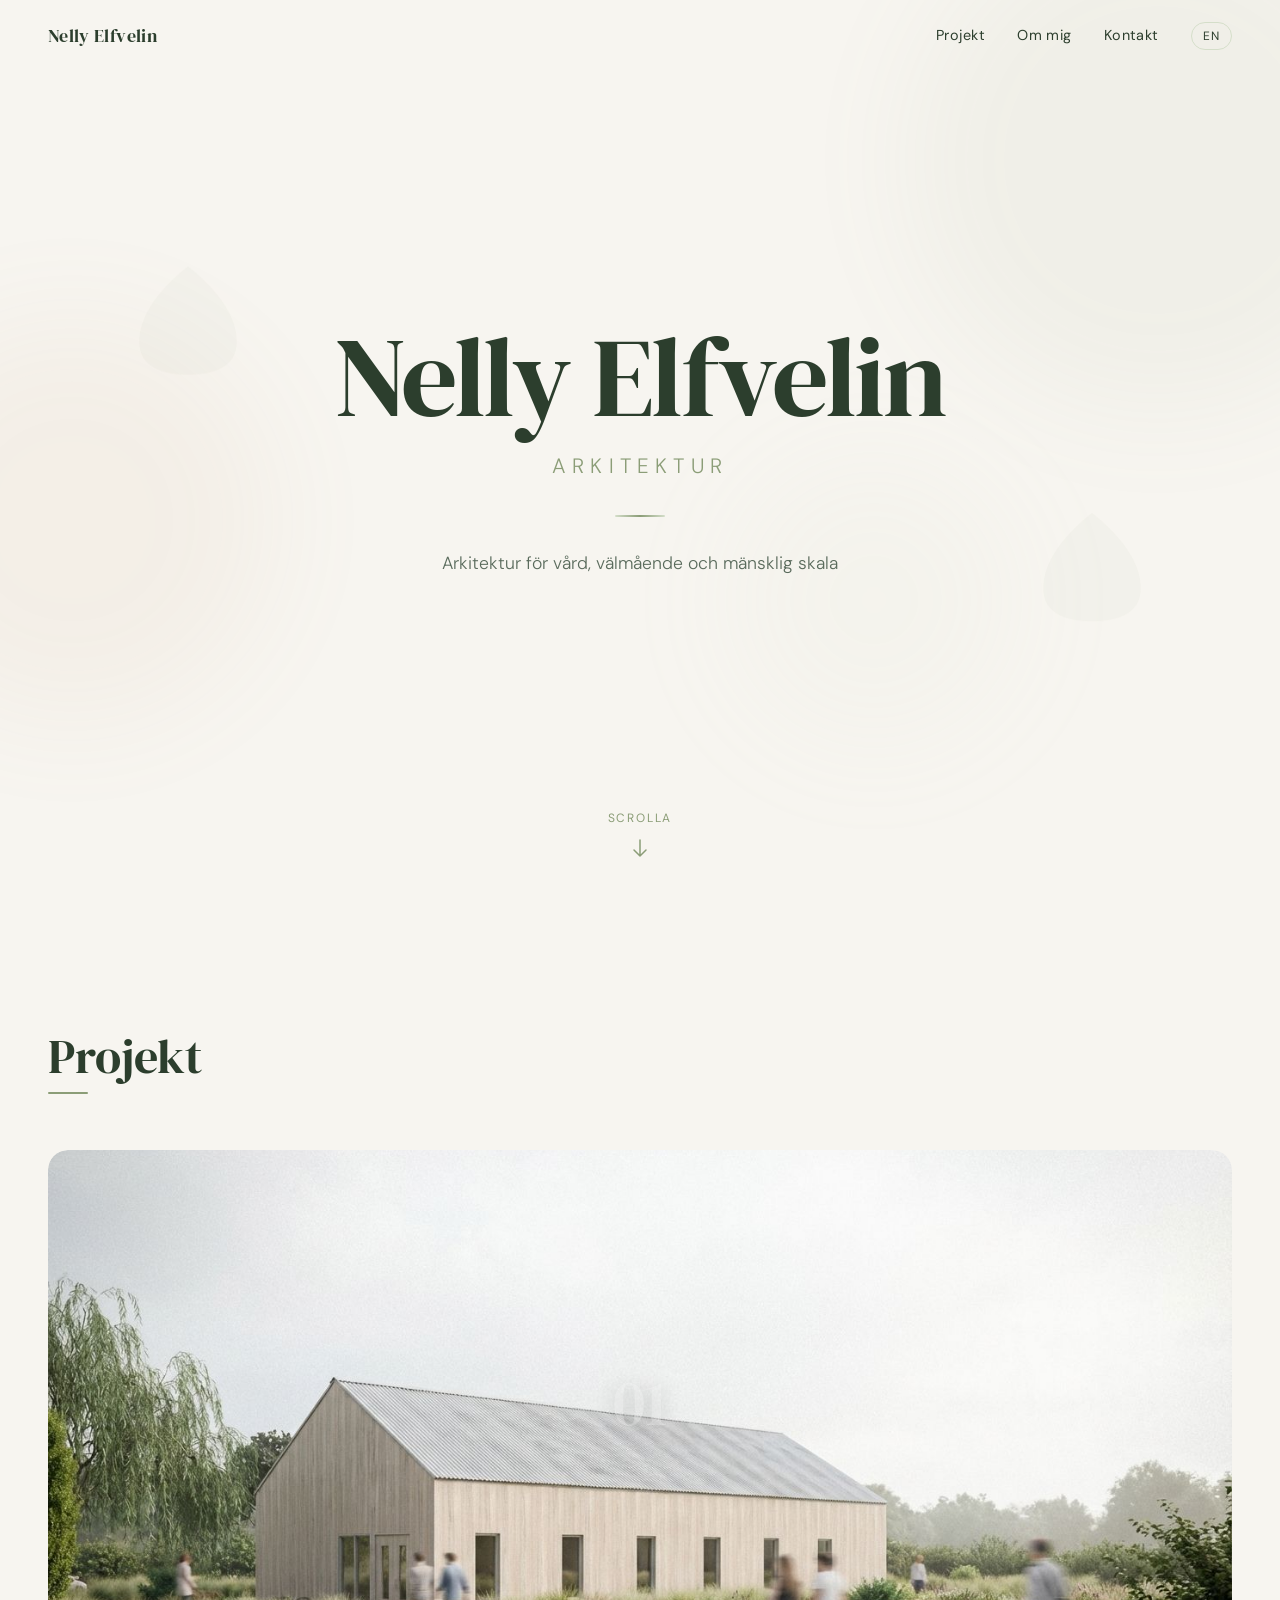
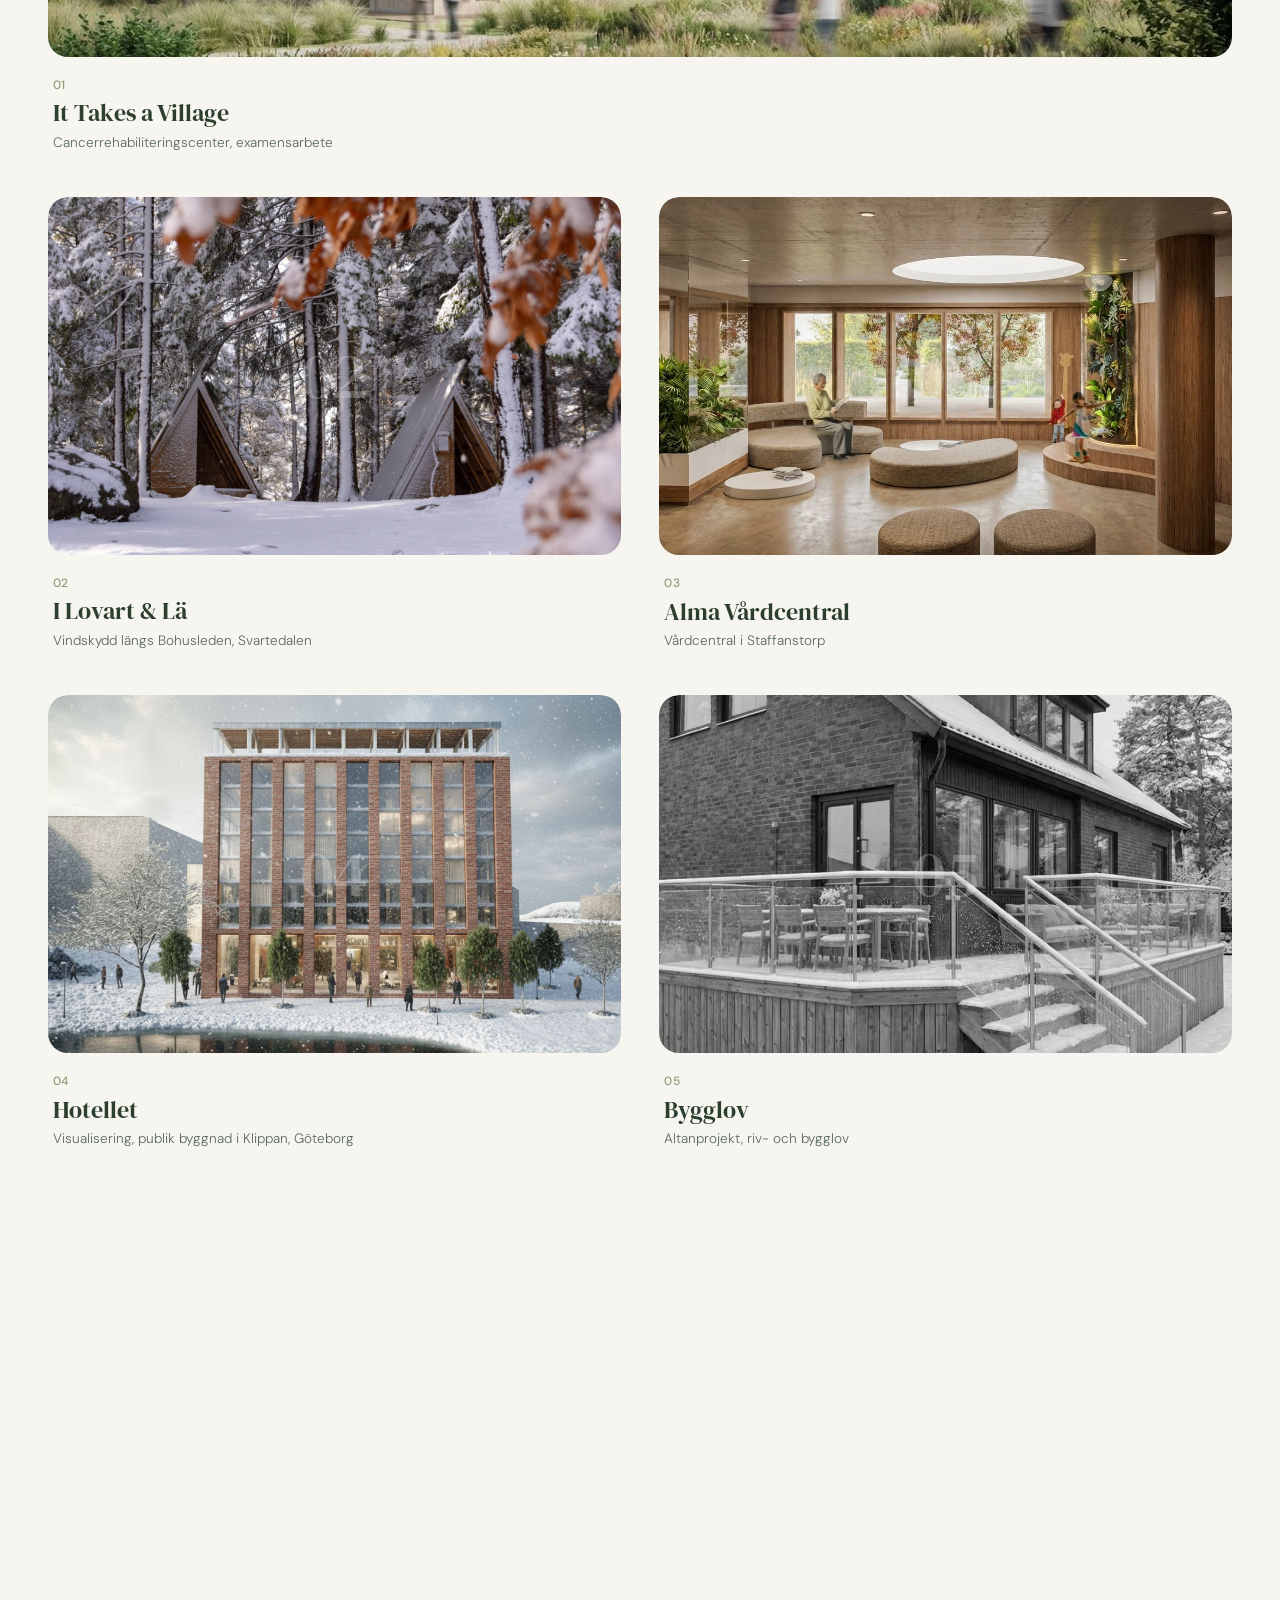
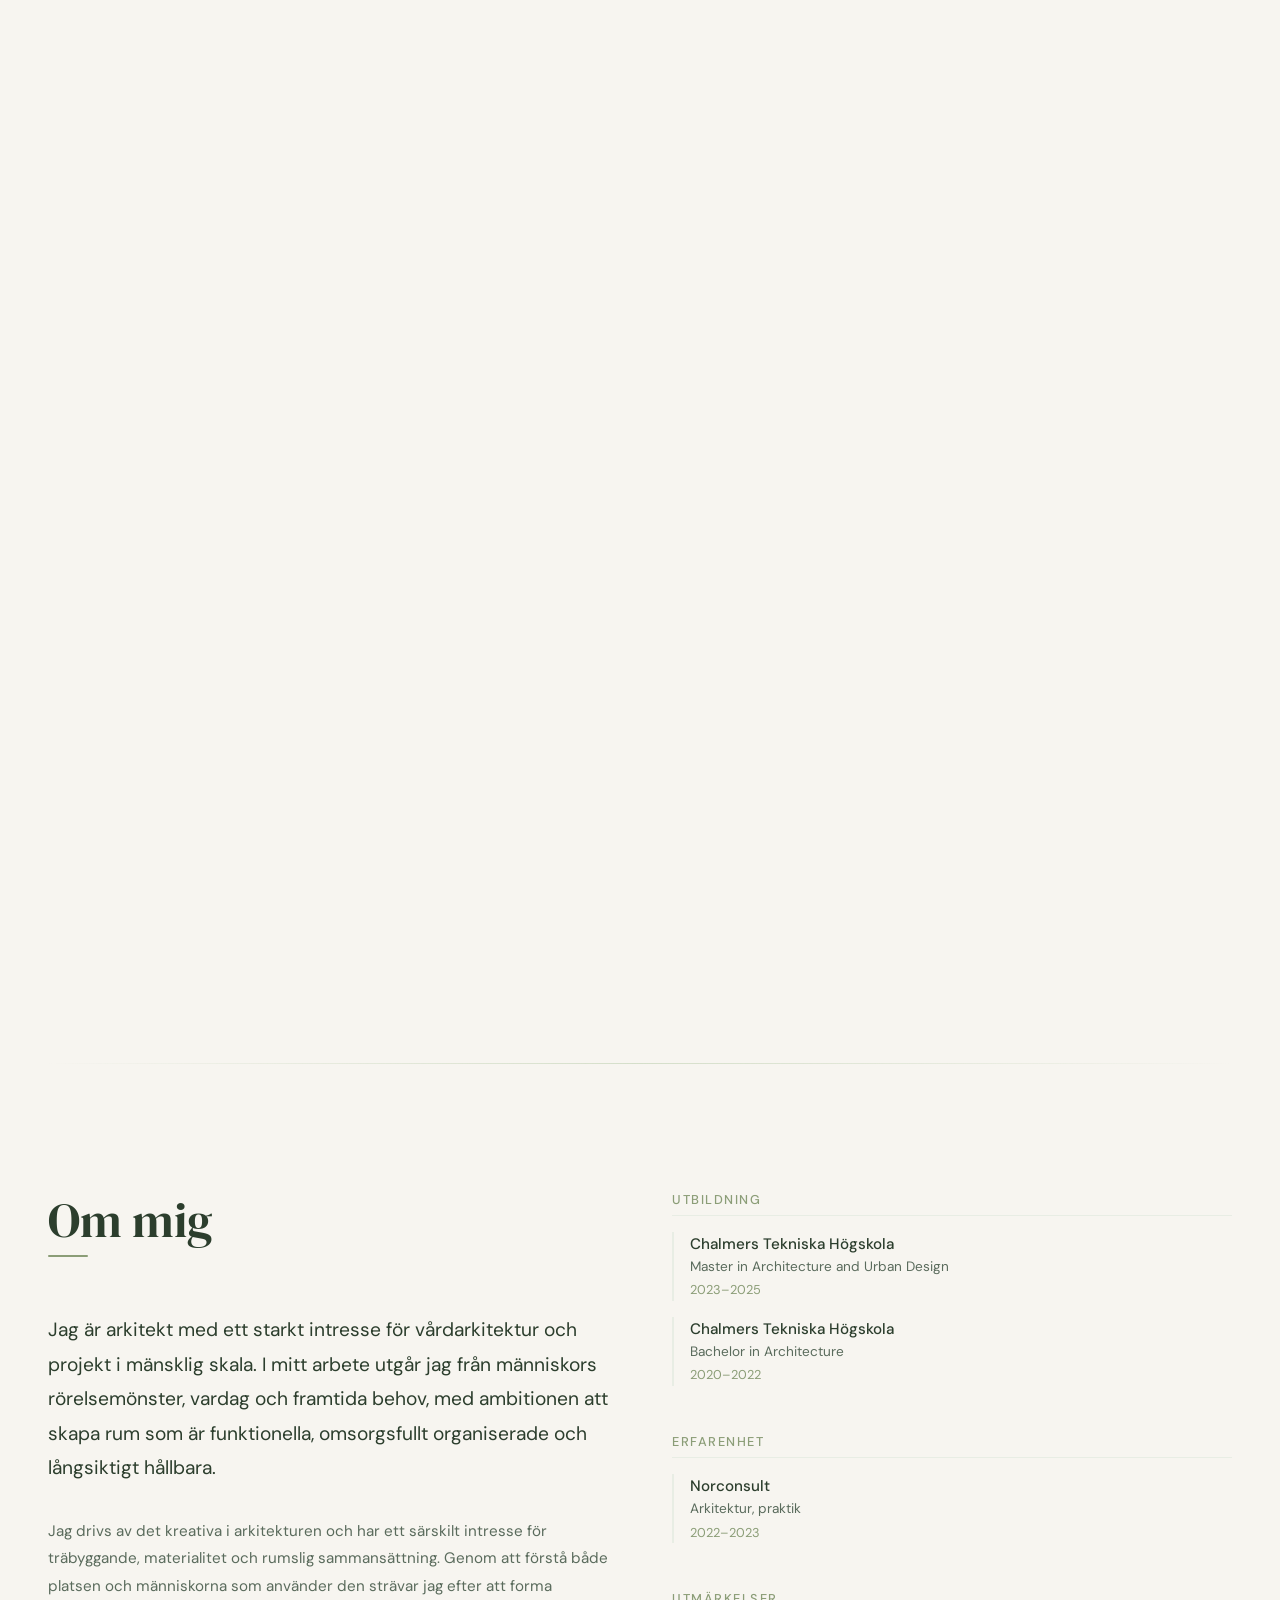
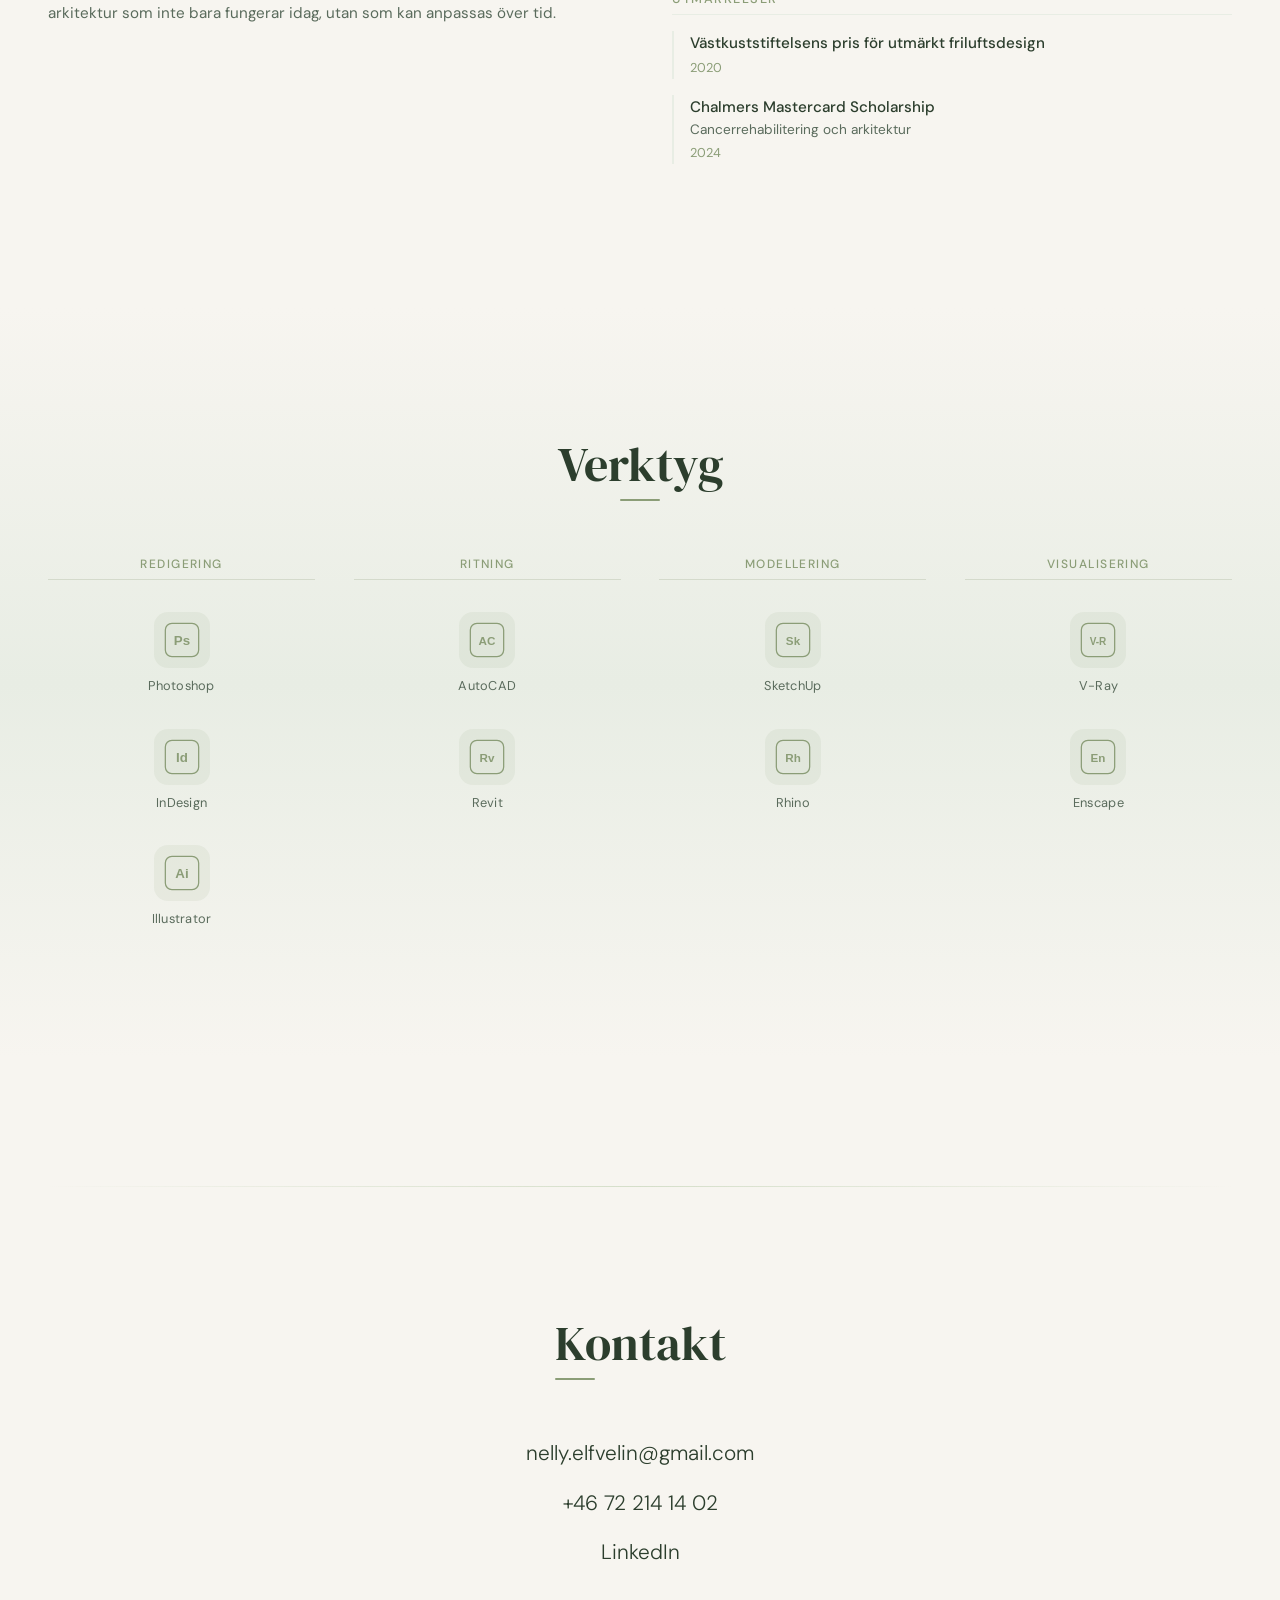
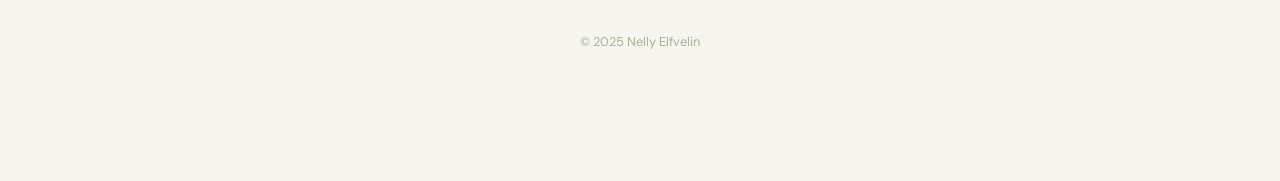
==== index.html @ 1fab12d8 "Update all project images and remove em dashes throughout - Replace JPG images with new PNG versions" ====
<!DOCTYPE html>
<html lang="sv">
<head>
  <meta charset="UTF-8">
  <meta name="viewport" content="width=device-width, initial-scale=1.0">
  <title>Nelly Elfvelin | Arkitektur Portfolio</title>
  <meta name="description" content="Architecture portfolio of Nelly Elfvelin, healthcare architecture, sustainable design, and human-centered spaces.">
  <link rel="preconnect" href="https://fonts.googleapis.com">
  <link rel="preconnect" href="https://fonts.gstatic.com" crossorigin>
  <link href="https://fonts.googleapis.com/css2?family=DM+Sans:ital,wght@0,300;0,400;0,500;1,300;1,400&family=DM+Serif+Display&display=swap" rel="stylesheet">
  <link rel="stylesheet" href="css/style.css">
</head>
<body>

  <!-- Organic background shapes -->
  <div class="organic-shapes">
    <div class="organic-shape organic-shape--1"></div>
    <div class="organic-shape organic-shape--2"></div>
    <div class="organic-shape organic-shape--3"></div>
  </div>

  <!-- Navigation -->
  <nav class="nav" id="nav">
    <a href="index.html" class="nav__logo">Nelly Elfvelin</a>
    <div class="nav__links">
      <a href="#projects" data-i18n="nav.projects">Projekt</a>
      <a href="#about" data-i18n="nav.about">Om mig</a>
      <a href="#contact" data-i18n="nav.contact">Kontakt</a>
      <button class="lang-toggle" id="langToggle" aria-label="Switch language">EN</button>
    </div>
    <button class="nav__hamburger" id="hamburger" aria-label="Menu">
      <span></span>
      <span></span>
    </button>
  </nav>

  <!-- Mobile Menu -->
  <div class="mobile-menu" id="mobileMenu">
    <a href="#projects" data-i18n="nav.projects">Projekt</a>
    <a href="#about" data-i18n="nav.about">Om mig</a>
    <a href="#contact" data-i18n="nav.contact">Kontakt</a>
    <button class="lang-toggle" id="langToggleMobile" aria-label="Switch language">EN</button>
  </div>

  <!-- Hero -->
  <header class="hero" id="hero">
    <!-- Decorative leaf SVGs -->
    <svg class="hero__leaf hero__leaf--left parallax" data-speed="0.05" viewBox="0 0 200 200" fill="none">
      <path d="M100 10C100 10 30 60 20 120C10 180 60 190 100 190C140 190 190 180 180 120C170 60 100 10 100 10Z" fill="currentColor"/>
      <path d="M100 10C100 10 100 100 100 190" stroke="currentColor" stroke-width="1" opacity="0.3"/>
      <path d="M100 60C80 80 50 110 40 140" stroke="currentColor" stroke-width="0.5" opacity="0.2"/>
      <path d="M100 60C120 80 150 110 160 140" stroke="currentColor" stroke-width="0.5" opacity="0.2"/>
    </svg>
    <svg class="hero__leaf hero__leaf--right parallax" data-speed="-0.05" viewBox="0 0 200 200" fill="none">
      <path d="M100 10C100 10 30 60 20 120C10 180 60 190 100 190C140 190 190 180 180 120C170 60 100 10 100 10Z" fill="currentColor"/>
      <path d="M100 10C100 10 100 100 100 190" stroke="currentColor" stroke-width="1" opacity="0.3"/>
    </svg>

    <div class="hero__content">
      <h1 class="hero__name anim-fade-up">Nelly Elfvelin</h1>
      <p class="hero__subtitle anim-fade-up anim-delay-1" data-i18n="hero.subtitle">Arkitektur</p>
      <div class="hero__line anim-fade-up anim-delay-2"></div>
      <p class="hero__tagline anim-fade-up anim-delay-3" data-i18n="hero.tagline">Arkitektur för vård, välmående och mänsklig skala</p>
    </div>
    <div class="hero__scroll-indicator anim-fade-up anim-delay-4">
      <span data-i18n="hero.scroll">Scrolla</span>
      <svg width="16" height="24" viewBox="0 0 16 24" fill="none">
        <path d="M8 4V20M8 20L2 14M8 20L14 14" stroke="currentColor" stroke-width="1.5" stroke-linecap="round" stroke-linejoin="round"/>
      </svg>
    </div>
  </header>

  <!-- Projects -->
  <section class="projects" id="projects">
    <h2 class="section-title reveal" data-i18n="projects.title">Projekt</h2>

    <div class="projects__grid">

      <!-- Project 01 -->
      <a href="projects/it-takes-a-village.html" class="project-card reveal">
        <div class="project-card__image-wrap">
          <div class="project-card__image" style="background-image: url('images/projects/01-village/cover.jpg');">
            <div class="project-card__placeholder">01</div>
          </div>
        </div>
        <div class="project-card__info">
          <span class="project-card__number">01</span>
          <h3 class="project-card__title">It Takes a Village</h3>
          <p class="project-card__desc" data-i18n="project.01.desc">Cancerrehabiliteringscenter , Examensarbete</p>
        </div>
      </a>

      <!-- Project 02 -->
      <a href="projects/vindskyddet.html" class="project-card reveal">
        <div class="project-card__image-wrap">
          <div class="project-card__image" style="background-image: url('images/projects/02-vindskydd/cover.jpg');">
            <div class="project-card__placeholder">02</div>
          </div>
        </div>
        <div class="project-card__info">
          <span class="project-card__number">02</span>
          <h3 class="project-card__title">I Lovart & Lä</h3>
          <p class="project-card__desc" data-i18n="project.02.desc">Vindskydd , Bohusleden, Svartedalen</p>
        </div>
      </a>

      <!-- Project 03 -->
      <a href="projects/alma-vardcentral.html" class="project-card reveal">
        <div class="project-card__image-wrap">
          <div class="project-card__image" style="background-image: url('images/projects/03-vardcentral/cover.jpg');">
            <div class="project-card__placeholder">03</div>
          </div>
        </div>
        <div class="project-card__info">
          <span class="project-card__number">03</span>
          <h3 class="project-card__title">Alma Vårdcentral</h3>
          <p class="project-card__desc" data-i18n="project.03.desc">Vårdcentral , Staffanstorp</p>
        </div>
      </a>

      <!-- Project 04 -->
      <a href="projects/hotellet.html" class="project-card reveal">
        <div class="project-card__image-wrap">
          <div class="project-card__image" style="background-image: url('images/projects/04-hotellet/cover.jpg');">
            <div class="project-card__placeholder">04</div>
          </div>
        </div>
        <div class="project-card__info">
          <span class="project-card__number">04</span>
          <h3 class="project-card__title">Hotellet</h3>
          <p class="project-card__desc" data-i18n="project.04.desc">Visualisering av publik byggnad , Klippan, Göteborg</p>
        </div>
      </a>

      <!-- Project 05 -->
      <a href="projects/bygglov.html" class="project-card reveal">
        <div class="project-card__image-wrap">
          <div class="project-card__image" style="background-image: url('images/projects/05-bygglov/cover.jpg');">
            <div class="project-card__placeholder">05</div>
          </div>
        </div>
        <div class="project-card__info">
          <span class="project-card__number">05</span>
          <h3 class="project-card__title">Bygglov</h3>
          <p class="project-card__desc" data-i18n="project.05.desc">Altanprojekt , Riv- och bygglov</p>
        </div>
      </a>

    </div>
  </section>

  <!-- Philosophy -->
  <section class="philosophy reveal">
    <div class="philosophy__leaf">&#10047;</div>
    <p class="philosophy__quote" data-i18n="philosophy.quote">Jag tror att rum kan läka. Genom ljus, materialval och omsorgsfull planering skapar jag arkitektur som stödjer människors välmående , varje dag.</p>
  </section>

  <!-- Approach -->
  <section class="approach" id="approach">
    <h2 class="section-title reveal" data-i18n="approach.title">Mitt förhållningssätt</h2>
    <div class="approach__grid reveal reveal-stagger">

      <div class="approach__card">
        <div class="approach__icon">
          <svg viewBox="0 0 48 48" fill="none" xmlns="http://www.w3.org/2000/svg">
            <circle cx="24" cy="14" r="8" stroke="currentColor" stroke-width="1.5"/>
            <path d="M8 40c0-8.837 7.163-16 16-16s16 7.163 16 16" stroke="currentColor" stroke-width="1.5" stroke-linecap="round"/>
            <path d="M24 22v8M20 26h8" stroke="currentColor" stroke-width="1.5" stroke-linecap="round"/>
          </svg>
        </div>
        <h3 data-i18n="approach.pillar1.title">Människan i centrum</h3>
        <p data-i18n="approach.pillar1.desc">Utgångspunkten är alltid människan , patienten, besökaren, den som lever i rummet. Varje beslut börjar med frågan: hur påverkar detta den som vistas här?</p>
      </div>

      <div class="approach__card">
        <div class="approach__icon">
          <svg viewBox="0 0 48 48" fill="none" xmlns="http://www.w3.org/2000/svg">
            <circle cx="24" cy="20" r="8" stroke="currentColor" stroke-width="1.5"/>
            <path d="M24 12V4M24 28v4M32 20h4M16 20h-4" stroke="currentColor" stroke-width="1.5" stroke-linecap="round"/>
            <path d="M30 14l3-3M18 26l-3 3M30 26l3 3M18 14l-3-3" stroke="currentColor" stroke-width="1.5" stroke-linecap="round"/>
            <rect x="10" y="34" width="28" height="10" rx="2" stroke="currentColor" stroke-width="1.5"/>
            <path d="M18 34v10M30 34v10" stroke="currentColor" stroke-width="1.5"/>
          </svg>
        </div>
        <h3 data-i18n="approach.pillar2.title">Ljus & materialitet</h3>
        <p data-i18n="approach.pillar2.desc">Naturligt ljus, trä och taktila material skapar rum som inte bara syns, utan känns. Materialval som ger trygghet och bidrar till läkande miljöer.</p>
      </div>

      <div class="approach__card">
        <div class="approach__icon">
          <svg viewBox="0 0 48 48" fill="none" xmlns="http://www.w3.org/2000/svg">
            <path d="M24 4c4 6 4 12 0 16s-4 10 0 16" stroke="currentColor" stroke-width="1.5" stroke-linecap="round"/>
            <path d="M16 8c4 5 4 10 0 14s-4 9 0 14" stroke="currentColor" stroke-width="1.5" stroke-linecap="round" opacity="0.5"/>
            <path d="M32 8c4 5 4 10 0 14s-4 9 0 14" stroke="currentColor" stroke-width="1.5" stroke-linecap="round" opacity="0.5"/>
            <circle cx="24" cy="24" r="18" stroke="currentColor" stroke-width="1.5" stroke-dasharray="3 3"/>
          </svg>
        </div>
        <h3 data-i18n="approach.pillar3.title">Anpassbarhet över tid</h3>
        <p data-i18n="approach.pillar3.desc">Arkitektur ska kunna växa och förändras med de människor den tjänar. Flexibla strukturer som möter framtida behov utan att förlora sin identitet.</p>
      </div>

    </div>
  </section>

  <!-- About -->
  <section class="about" id="about">
    <div class="about__divider"></div>
    <div class="about__content">
      <div class="about__text reveal">
        <h2 class="section-title" data-i18n="about.title">Om mig</h2>
        <p class="about__intro" data-i18n="about.intro">Jag är arkitekt med ett starkt intresse för vårdarkitektur och projekt i mänsklig skala. I mitt arbete utgår jag från människors rörelsemönster, vardag och framtida behov, med ambitionen att skapa rum som är funktionella, omsorgsfullt organiserade och långsiktigt hållbara.</p>
        <p class="about__body" data-i18n="about.body">Jag drivs av det kreativa i arkitekturen och har ett särskilt intresse för träbyggande, materialitet och rumslig sammansättning. Genom att förstå både platsen och människorna som använder den strävar jag efter att forma arkitektur som inte bara fungerar idag, utan som kan anpassas över tid.</p>
      </div>
      <div class="about__details reveal reveal-stagger">
        <div class="about__section">
          <h3 data-i18n="about.education">Utbildning</h3>
          <div class="about__item">
            <span class="about__item-title">Chalmers Tekniska Högskola</span>
            <span class="about__item-sub">Master in Architecture and Urban Design</span>
            <span class="about__item-year">2023–2025</span>
          </div>
          <div class="about__item">
            <span class="about__item-title">Chalmers Tekniska Högskola</span>
            <span class="about__item-sub">Bachelor in Architecture</span>
            <span class="about__item-year">2020–2022</span>
          </div>
        </div>
        <div class="about__section">
          <h3 data-i18n="about.experience">Erfarenhet</h3>
          <div class="about__item">
            <span class="about__item-title">Norconsult</span>
            <span class="about__item-sub" data-i18n="about.norconsult">Arkitektur, praktik</span>
            <span class="about__item-year">2022–2023</span>
          </div>
        </div>
        <div class="about__section">
          <h3 data-i18n="about.awards">Utmärkelser</h3>
          <div class="about__item">
            <span class="about__item-title" data-i18n="about.award1">Västkuststiftelsens pris för utmärkt friluftsdesign</span>
            <span class="about__item-year">2020</span>
          </div>
          <div class="about__item">
            <span class="about__item-title">Chalmers Mastercard Scholarship</span>
            <span class="about__item-sub" data-i18n="about.award2">Cancerrehabilitering och arkitektur</span>
            <span class="about__item-year">2024</span>
          </div>
        </div>
      </div>
    </div>
  </section>

  <!-- Tools -->
  <section class="tools" id="tools">
    <h2 class="section-title reveal" data-i18n="tools.title">Verktyg</h2>
    <div class="tools__grid reveal reveal-stagger">

      <!-- Editing -->
      <div class="tools__category">
        <h3 data-i18n="tools.editing">Redigering</h3>
        <div class="tools__items">
          <div class="tools__item">
            <div class="tools__icon">
              <svg viewBox="0 0 48 48" fill="none" xmlns="http://www.w3.org/2000/svg">
                <rect x="4" y="4" width="40" height="40" rx="8" stroke="currentColor" stroke-width="1.5"/>
                <text x="24" y="30" text-anchor="middle" fill="currentColor" font-family="sans-serif" font-size="16" font-weight="600">Ps</text>
              </svg>
            </div>
            <span>Photoshop</span>
          </div>
          <div class="tools__item">
            <div class="tools__icon">
              <svg viewBox="0 0 48 48" fill="none" xmlns="http://www.w3.org/2000/svg">
                <rect x="4" y="4" width="40" height="40" rx="8" stroke="currentColor" stroke-width="1.5"/>
                <text x="24" y="30" text-anchor="middle" fill="currentColor" font-family="sans-serif" font-size="16" font-weight="600">Id</text>
              </svg>
            </div>
            <span>InDesign</span>
          </div>
          <div class="tools__item">
            <div class="tools__icon">
              <svg viewBox="0 0 48 48" fill="none" xmlns="http://www.w3.org/2000/svg">
                <rect x="4" y="4" width="40" height="40" rx="8" stroke="currentColor" stroke-width="1.5"/>
                <text x="24" y="30" text-anchor="middle" fill="currentColor" font-family="sans-serif" font-size="16" font-weight="600">Ai</text>
              </svg>
            </div>
            <span>Illustrator</span>
          </div>
        </div>
      </div>

      <!-- Drawing -->
      <div class="tools__category">
        <h3 data-i18n="tools.drawing">Ritning</h3>
        <div class="tools__items">
          <div class="tools__item">
            <div class="tools__icon">
              <svg viewBox="0 0 48 48" fill="none" xmlns="http://www.w3.org/2000/svg">
                <rect x="4" y="4" width="40" height="40" rx="8" stroke="currentColor" stroke-width="1.5"/>
                <text x="24" y="30" text-anchor="middle" fill="currentColor" font-family="sans-serif" font-size="14" font-weight="600">AC</text>
              </svg>
            </div>
            <span>AutoCAD</span>
          </div>
          <div class="tools__item">
            <div class="tools__icon">
              <svg viewBox="0 0 48 48" fill="none" xmlns="http://www.w3.org/2000/svg">
                <rect x="4" y="4" width="40" height="40" rx="8" stroke="currentColor" stroke-width="1.5"/>
                <text x="24" y="30" text-anchor="middle" fill="currentColor" font-family="sans-serif" font-size="14" font-weight="600">Rv</text>
              </svg>
            </div>
            <span>Revit</span>
          </div>
        </div>
      </div>

      <!-- Modeling -->
      <div class="tools__category">
        <h3 data-i18n="tools.modeling">Modellering</h3>
        <div class="tools__items">
          <div class="tools__item">
            <div class="tools__icon">
              <svg viewBox="0 0 48 48" fill="none" xmlns="http://www.w3.org/2000/svg">
                <rect x="4" y="4" width="40" height="40" rx="8" stroke="currentColor" stroke-width="1.5"/>
                <text x="24" y="30" text-anchor="middle" fill="currentColor" font-family="sans-serif" font-size="14" font-weight="600">Sk</text>
              </svg>
            </div>
            <span>SketchUp</span>
          </div>
          <div class="tools__item">
            <div class="tools__icon">
              <svg viewBox="0 0 48 48" fill="none" xmlns="http://www.w3.org/2000/svg">
                <rect x="4" y="4" width="40" height="40" rx="8" stroke="currentColor" stroke-width="1.5"/>
                <text x="24" y="30" text-anchor="middle" fill="currentColor" font-family="sans-serif" font-size="14" font-weight="600">Rh</text>
              </svg>
            </div>
            <span>Rhino</span>
          </div>
        </div>
      </div>

      <!-- Visualization -->
      <div class="tools__category">
        <h3 data-i18n="tools.visualization">Visualisering</h3>
        <div class="tools__items">
          <div class="tools__item">
            <div class="tools__icon">
              <svg viewBox="0 0 48 48" fill="none" xmlns="http://www.w3.org/2000/svg">
                <rect x="4" y="4" width="40" height="40" rx="8" stroke="currentColor" stroke-width="1.5"/>
                <text x="24" y="30" text-anchor="middle" fill="currentColor" font-family="sans-serif" font-size="12" font-weight="600">V-R</text>
              </svg>
            </div>
            <span>V-Ray</span>
          </div>
          <div class="tools__item">
            <div class="tools__icon">
              <svg viewBox="0 0 48 48" fill="none" xmlns="http://www.w3.org/2000/svg">
                <rect x="4" y="4" width="40" height="40" rx="8" stroke="currentColor" stroke-width="1.5"/>
                <text x="24" y="30" text-anchor="middle" fill="currentColor" font-family="sans-serif" font-size="14" font-weight="600">En</text>
              </svg>
            </div>
            <span>Enscape</span>
          </div>
        </div>
      </div>

    </div>
  </section>

  <!-- Contact -->
  <footer class="contact" id="contact">
    <div class="contact__divider"></div>
    <div class="contact__content reveal">
      <h2 class="section-title" data-i18n="contact.title">Kontakt</h2>
      <div class="contact__links">
        <a href="mailto:nelly.elfvelin@gmail.com" class="contact__link">nelly.elfvelin@gmail.com</a>
        <a href="tel:+46722141402" class="contact__link">+46 72 214 14 02</a>
        <a href="https://linkedin.com/in/nelly-elfvelin" class="contact__link" target="_blank" rel="noopener">LinkedIn</a>
      </div>
      <p class="contact__copy">&copy; 2025 Nelly Elfvelin</p>
    </div>
  </footer>

  <script src="js/main.js"></script>
</body>
</html>
---- css/style.css ----
/* ============================================
   Nelly Elfvelin , Architecture Portfolio
   Warm & Biophilic Theme
   ============================================ */

/* --- Reset & Base --- */
*, *::before, *::after {
  margin: 0;
  padding: 0;
  box-sizing: border-box;
}

:root {
  --color-bg: #F7F5F0;
  --color-bg-warm: #F0EDE5;
  --color-text: #2C3E2D;
  --color-text-light: #5A6B5C;
  --color-accent: #7A8B6F;
  --color-accent-light: #A3B396;
  --color-sage: #8B9D77;
  --color-sage-light: #D4DEC9;
  --color-sage-pale: #E8EDE4;
  --color-terracotta: #C4946A;
  --color-terracotta-light: #E8D4C0;
  --color-border: #D4CEBC;
  --color-card-bg: #EDEAE2;
  --color-cream: #FAF8F3;
  --font-serif: 'DM Serif Display', Georgia, serif;
  --font-sans: 'DM Sans', -apple-system, BlinkMacSystemFont, 'Segoe UI', sans-serif;
  --max-width: 1200px;
  --nav-height: 72px;
  --spacing-xs: 0.5rem;
  --spacing-sm: 1rem;
  --spacing-md: 2rem;
  --spacing-lg: 4rem;
  --spacing-xl: 8rem;
  --transition: 0.4s cubic-bezier(0.25, 0.46, 0.45, 0.94);
  --transition-slow: 0.8s cubic-bezier(0.25, 0.46, 0.45, 0.94);
  --radius: 12px;
  --radius-lg: 20px;
}

html {
  scroll-behavior: smooth;
  font-size: 16px;
  cursor: none;
}

body {
  font-family: var(--font-sans);
  color: var(--color-text);
  background-color: var(--color-bg);
  line-height: 1.6;
  -webkit-font-smoothing: antialiased;
  -moz-osx-font-smoothing: grayscale;
  overflow-x: hidden;
  cursor: none;
}

a, button {
  cursor: none;
}

a {
  color: inherit;
  text-decoration: none;
}

img {
  max-width: 100%;
  display: block;
}

h1, h2, h3 {
  font-family: var(--font-serif);
  font-weight: 400;
  line-height: 1.2;
}

/* --- Custom Cursor --- */
.cursor {
  position: fixed;
  top: 0;
  left: 0;
  width: 12px;
  height: 12px;
  background: var(--color-sage);
  border-radius: 50%;
  pointer-events: none;
  z-index: 9999;
  transition: width 0.3s ease, height 0.3s ease, background 0.3s ease, opacity 0.3s ease;
  transform: translate(-50%, -50%);
  mix-blend-mode: difference;
  opacity: 0;
}

.cursor.visible {
  opacity: 1;
}

.cursor.hover {
  width: 48px;
  height: 48px;
  background: var(--color-sage-light);
  mix-blend-mode: normal;
  opacity: 0.5;
}

.cursor-dot {
  position: fixed;
  top: 0;
  left: 0;
  width: 4px;
  height: 4px;
  background: var(--color-text);
  border-radius: 50%;
  pointer-events: none;
  z-index: 10000;
  transform: translate(-50%, -50%);
  opacity: 0;
  transition: opacity 0.3s ease;
}

.cursor-dot.visible {
  opacity: 1;
}

/* --- Organic floating shapes --- */
.organic-shapes {
  position: fixed;
  top: 0;
  left: 0;
  width: 100%;
  height: 100%;
  pointer-events: none;
  z-index: 0;
  overflow: hidden;
}

.organic-shape {
  position: absolute;
  border-radius: 50%;
  opacity: 0.06;
  filter: blur(60px);
  animation: floatShape 20s ease-in-out infinite;
}

.organic-shape--1 {
  width: 500px;
  height: 500px;
  background: var(--color-sage);
  top: -10%;
  right: -10%;
  animation-delay: 0s;
}

.organic-shape--2 {
  width: 400px;
  height: 400px;
  background: var(--color-terracotta);
  bottom: 20%;
  left: -10%;
  animation-delay: -7s;
  animation-duration: 25s;
}

.organic-shape--3 {
  width: 300px;
  height: 300px;
  background: var(--color-sage-light);
  top: 50%;
  right: 20%;
  animation-delay: -14s;
  animation-duration: 22s;
}

@keyframes floatShape {
  0%, 100% { transform: translate(0, 0) scale(1); }
  25% { transform: translate(30px, -40px) scale(1.05); }
  50% { transform: translate(-20px, 20px) scale(0.95); }
  75% { transform: translate(40px, 10px) scale(1.02); }
}

/* --- Animations --- */
.anim-fade-up {
  opacity: 0;
  transform: translateY(30px);
  animation: fadeUp 1s cubic-bezier(0.16, 1, 0.3, 1) forwards;
}

.anim-delay-1 { animation-delay: 0.2s; }
.anim-delay-2 { animation-delay: 0.4s; }
.anim-delay-3 { animation-delay: 0.6s; }
.anim-delay-4 { animation-delay: 0.9s; }

@keyframes fadeUp {
  to {
    opacity: 1;
    transform: translateY(0);
  }
}

/* Scroll reveal */
.reveal {
  opacity: 0;
  transform: translateY(50px);
  transition: opacity 0.9s cubic-bezier(0.16, 1, 0.3, 1), transform 0.9s cubic-bezier(0.16, 1, 0.3, 1);
}

.reveal.visible {
  opacity: 1;
  transform: translateY(0);
}

/* Staggered reveal for children */
.reveal-stagger > * {
  opacity: 0;
  transform: translateY(30px);
  transition: opacity 0.7s cubic-bezier(0.16, 1, 0.3, 1), transform 0.7s cubic-bezier(0.16, 1, 0.3, 1);
}

.reveal-stagger.visible > *:nth-child(1) { transition-delay: 0.05s; }
.reveal-stagger.visible > *:nth-child(2) { transition-delay: 0.1s; }
.reveal-stagger.visible > *:nth-child(3) { transition-delay: 0.15s; }
.reveal-stagger.visible > *:nth-child(4) { transition-delay: 0.2s; }
.reveal-stagger.visible > *:nth-child(5) { transition-delay: 0.25s; }

.reveal-stagger.visible > * {
  opacity: 1;
  transform: translateY(0);
}

/* Text split animation */
.split-text .word {
  display: inline-block;
  overflow: hidden;
}

.split-text .word-inner {
  display: inline-block;
  transform: translateY(100%);
  transition: transform 0.6s cubic-bezier(0.16, 1, 0.3, 1);
}

.split-text.visible .word-inner {
  transform: translateY(0);
}

/* --- Navigation --- */
.nav {
  position: fixed;
  top: 0;
  left: 0;
  right: 0;
  z-index: 100;
  display: flex;
  align-items: center;
  justify-content: space-between;
  padding: 0 clamp(1.5rem, 4vw, 3rem);
  height: var(--nav-height);
  background: rgba(247, 245, 240, 0);
  backdrop-filter: blur(0px);
  transition: background 0.5s ease, backdrop-filter 0.5s ease, box-shadow 0.5s ease;
}

.nav.scrolled {
  background: rgba(247, 245, 240, 0.92);
  backdrop-filter: blur(16px);
  box-shadow: 0 1px 0 var(--color-border);
}

.nav__logo {
  font-family: var(--font-serif);
  font-size: 1.1rem;
  letter-spacing: 0.02em;
  transition: color var(--transition);
}

.nav__logo:hover {
  color: var(--color-sage);
}

.nav__links {
  display: flex;
  align-items: center;
  gap: 2rem;
  font-size: 0.9rem;
  font-weight: 400;
  letter-spacing: 0.03em;
}

.nav__links a {
  position: relative;
  transition: color var(--transition);
}

.nav__links a::after {
  content: '';
  position: absolute;
  bottom: -4px;
  left: 0;
  width: 0;
  height: 2px;
  background: var(--color-sage);
  border-radius: 1px;
  transition: width var(--transition);
}

.nav__links a:hover {
  color: var(--color-sage);
}

.nav__links a:hover::after {
  width: 100%;
}

.lang-toggle {
  background: none;
  border: 1.5px solid var(--color-sage-light);
  padding: 0.3rem 0.7rem;
  font-family: var(--font-sans);
  font-size: 0.75rem;
  letter-spacing: 0.08em;
  cursor: none;
  transition: all var(--transition);
  color: var(--color-text);
  border-radius: 20px;
}

.lang-toggle:hover {
  background: var(--color-sage);
  color: var(--color-cream);
  border-color: var(--color-sage);
}

/* Hamburger */
.nav__hamburger {
  display: none;
  flex-direction: column;
  justify-content: center;
  gap: 6px;
  background: none;
  border: none;
  cursor: none;
  padding: 8px;
  z-index: 110;
}

.nav__hamburger span {
  display: block;
  width: 24px;
  height: 1.5px;
  background: var(--color-text);
  transition: all 0.3s ease;
  transform-origin: center;
}

.nav__hamburger.active span:first-child {
  transform: rotate(45deg) translate(2.5px, 2.5px);
}

.nav__hamburger.active span:last-child {
  transform: rotate(-45deg) translate(2.5px, -2.5px);
}

/* Mobile menu */
.mobile-menu {
  position: fixed;
  top: 0;
  left: 0;
  right: 0;
  bottom: 0;
  z-index: 99;
  background: var(--color-bg);
  display: flex;
  flex-direction: column;
  align-items: center;
  justify-content: center;
  gap: 2rem;
  opacity: 0;
  pointer-events: none;
  transition: opacity 0.4s ease;
}

.mobile-menu.open {
  opacity: 1;
  pointer-events: all;
}

.mobile-menu a {
  font-family: var(--font-serif);
  font-size: 2rem;
  transition: color var(--transition);
}

.mobile-menu a:hover {
  color: var(--color-sage);
}

/* --- Hero --- */
.hero {
  min-height: 100vh;
  min-height: 100dvh;
  display: flex;
  flex-direction: column;
  align-items: center;
  justify-content: center;
  text-align: center;
  padding: var(--spacing-md);
  position: relative;
  z-index: 1;
}

.hero__content {
  display: flex;
  flex-direction: column;
  align-items: center;
  position: relative;
}

.hero__name {
  font-size: clamp(3rem, 9vw, 7rem);
  letter-spacing: -0.02em;
  line-height: 1.0;
  position: relative;
}

.hero__subtitle {
  font-size: clamp(1rem, 2.5vw, 1.3rem);
  font-weight: 300;
  letter-spacing: 0.3em;
  text-transform: uppercase;
  color: var(--color-sage);
  margin-top: var(--spacing-sm);
}

.hero__line {
  width: 50px;
  height: 2px;
  background: linear-gradient(90deg, var(--color-sage-light), var(--color-sage), var(--color-sage-light));
  margin: var(--spacing-md) 0;
  border-radius: 1px;
}

.hero__tagline {
  font-size: clamp(0.95rem, 1.5vw, 1.1rem);
  font-weight: 300;
  color: var(--color-text-light);
  max-width: 440px;
  line-height: 1.7;
}

/* Hero decorative leaf */
.hero__leaf {
  position: absolute;
  width: 120px;
  height: 120px;
  opacity: 0.04;
  z-index: -1;
  color: var(--color-sage);
}

.hero__leaf--left {
  left: 10%;
  top: 30%;
  transform: rotate(-20deg);
}

.hero__leaf--right {
  right: 10%;
  bottom: 30%;
  transform: rotate(160deg);
}

.hero__scroll-indicator {
  position: absolute;
  bottom: 2.5rem;
  display: flex;
  flex-direction: column;
  align-items: center;
  gap: 0.5rem;
  font-size: 0.75rem;
  letter-spacing: 0.15em;
  text-transform: uppercase;
  color: var(--color-sage);
}

.hero__scroll-indicator svg {
  animation: gentleBounce 2.5s ease-in-out infinite;
}

@keyframes gentleBounce {
  0%, 100% { transform: translateY(0); }
  50% { transform: translateY(6px); }
}

/* --- Section Title --- */
.section-title {
  font-size: clamp(2rem, 4vw, 3rem);
  margin-bottom: var(--spacing-lg);
  position: relative;
  display: inline-block;
}

.section-title::after {
  content: '';
  position: absolute;
  bottom: -8px;
  left: 0;
  width: 40px;
  height: 2px;
  background: var(--color-sage);
  border-radius: 1px;
}

/* --- Projects Grid --- */
.projects {
  padding: var(--spacing-xl) clamp(1.5rem, 4vw, 3rem);
  max-width: calc(var(--max-width) + 6rem);
  margin: 0 auto;
  position: relative;
  z-index: 1;
}

.projects__grid {
  display: grid;
  grid-template-columns: repeat(2, 1fr);
  gap: clamp(1.5rem, 3vw, 2.5rem);
}

.projects__grid .project-card:first-child {
  grid-column: 1 / -1;
}

.project-card {
  display: block;
  position: relative;
  overflow: hidden;
  border-radius: var(--radius-lg);
  transition: transform var(--transition-slow);
}

.project-card__image-wrap {
  position: relative;
  overflow: hidden;
  border-radius: var(--radius-lg);
}

/* Organic overlay on hover */
.project-card__image-wrap::after {
  content: '';
  position: absolute;
  inset: 0;
  background: linear-gradient(135deg, rgba(122, 139, 111, 0.15), rgba(196, 148, 106, 0.1));
  opacity: 0;
  transition: opacity var(--transition);
  z-index: 1;
  border-radius: var(--radius-lg);
}

.project-card:hover .project-card__image-wrap::after {
  opacity: 1;
}

.project-card__image {
  width: 100%;
  aspect-ratio: 16 / 10;
  background-size: cover;
  background-position: center;
  background-color: var(--color-card-bg);
  transition: transform 0.8s cubic-bezier(0.16, 1, 0.3, 1);
  display: flex;
  align-items: center;
  justify-content: center;
}

.project-card:first-child .project-card__image {
  aspect-ratio: 21 / 9;
}

.project-card:hover .project-card__image {
  transform: scale(1.06);
}

.project-card__placeholder {
  font-family: var(--font-serif);
  font-size: 4rem;
  color: rgba(255, 255, 255, 0.25);
  user-select: none;
  text-shadow: 0 2px 20px rgba(0,0,0,0.15);
  z-index: 1;
}

.project-card__info {
  padding: 1.2rem 0.3rem 0.3rem;
  display: flex;
  flex-direction: column;
  gap: 0.25rem;
}

.project-card__number {
  font-size: 0.75rem;
  color: var(--color-sage);
  letter-spacing: 0.05em;
  font-weight: 500;
}

.project-card__title {
  font-size: clamp(1.2rem, 2vw, 1.5rem);
  transition: color var(--transition);
}

.project-card:hover .project-card__title {
  color: var(--color-sage);
}

.project-card__desc {
  font-size: 0.85rem;
  color: var(--color-text-light);
  font-weight: 300;
}

/* --- Philosophy Banner --- */
.philosophy {
  padding: var(--spacing-xl) clamp(1.5rem, 4vw, 3rem);
  text-align: center;
  position: relative;
  z-index: 1;
  background: linear-gradient(180deg, var(--color-bg) 0%, var(--color-sage-pale) 50%, var(--color-bg) 100%);
}

.philosophy__quote {
  font-family: var(--font-serif);
  font-size: clamp(1.5rem, 3.5vw, 2.5rem);
  max-width: 800px;
  margin: 0 auto;
  line-height: 1.4;
  color: var(--color-text);
}

.philosophy__leaf {
  display: inline-block;
  color: var(--color-sage);
  font-size: 1.5rem;
  margin: var(--spacing-md) 0;
  opacity: 0.5;
}

/* --- About --- */
.about {
  padding: var(--spacing-xl) clamp(1.5rem, 4vw, 3rem);
  max-width: calc(var(--max-width) + 6rem);
  margin: 0 auto;
  position: relative;
  z-index: 1;
}

.about__divider {
  width: 100%;
  height: 1px;
  background: linear-gradient(90deg, transparent, var(--color-sage-light), transparent);
  margin-bottom: var(--spacing-xl);
}

.about__content {
  display: grid;
  grid-template-columns: 1fr 1fr;
  gap: var(--spacing-lg);
}

.about__intro {
  font-size: clamp(1.05rem, 1.5vw, 1.2rem);
  line-height: 1.8;
  margin-bottom: var(--spacing-md);
}

.about__body {
  font-size: 0.95rem;
  color: var(--color-text-light);
  line-height: 1.8;
}

.about__details {
  display: flex;
  flex-direction: column;
  gap: var(--spacing-md);
}

.about__section h3 {
  font-size: 0.8rem;
  font-family: var(--font-sans);
  font-weight: 500;
  text-transform: uppercase;
  letter-spacing: 0.12em;
  color: var(--color-sage);
  margin-bottom: var(--spacing-sm);
  padding-bottom: 0.5rem;
  border-bottom: 1px solid var(--color-sage-pale);
}

.about__item {
  display: flex;
  flex-direction: column;
  margin-bottom: var(--spacing-sm);
  padding-left: var(--spacing-sm);
  border-left: 2px solid var(--color-sage-pale);
  transition: border-color var(--transition);
}

.about__item:hover {
  border-left-color: var(--color-sage);
}

.about__item-title {
  font-weight: 500;
  font-size: 0.95rem;
}

.about__item-sub {
  font-size: 0.85rem;
  color: var(--color-text-light);
}

.about__item-year {
  font-size: 0.8rem;
  color: var(--color-sage);
  margin-top: 0.15rem;
}

/* --- Approach Section --- */
.approach {
  padding: var(--spacing-xl) clamp(1.5rem, 4vw, 3rem);
  max-width: calc(var(--max-width) + 6rem);
  margin: 0 auto;
  text-align: center;
  position: relative;
  z-index: 1;
}

.approach .section-title {
  display: block;
  margin-bottom: var(--spacing-lg);
}

.approach .section-title::after {
  left: 50%;
  transform: translateX(-50%);
}

.approach__grid {
  display: grid;
  grid-template-columns: repeat(3, 1fr);
  gap: clamp(1.5rem, 3vw, 2.5rem);
}

.approach__card {
  background: var(--color-sage-pale);
  border-radius: var(--radius-lg);
  padding: clamp(2rem, 3vw, 3rem) clamp(1.5rem, 2.5vw, 2rem);
  display: flex;
  flex-direction: column;
  align-items: center;
  gap: var(--spacing-sm);
  transition: transform var(--transition), box-shadow var(--transition);
}

.approach__card:hover {
  transform: translateY(-4px);
  box-shadow: 0 12px 40px rgba(139, 157, 119, 0.12);
}

.approach__icon {
  width: 52px;
  height: 52px;
  color: var(--color-sage);
  margin-bottom: var(--spacing-xs);
}

.approach__icon svg {
  width: 100%;
  height: 100%;
}

.approach__card h3 {
  font-size: clamp(1.1rem, 1.8vw, 1.3rem);
  color: var(--color-text);
}

.approach__card p {
  font-size: 0.9rem;
  line-height: 1.7;
  color: var(--color-text-light);
  max-width: 320px;
}

/* --- Tools Section --- */
.tools {
  padding: var(--spacing-xl) clamp(1.5rem, 4vw, 3rem);
  max-width: calc(var(--max-width) + 6rem);
  margin: 0 auto;
  position: relative;
  z-index: 1;
  text-align: center;
  background: linear-gradient(180deg, var(--color-bg) 0%, var(--color-sage-pale) 50%, var(--color-bg) 100%);
}

.tools .section-title {
  display: block;
  margin-bottom: var(--spacing-lg);
}

.tools .section-title::after {
  left: 50%;
  transform: translateX(-50%);
}

.tools__grid {
  display: grid;
  grid-template-columns: repeat(4, 1fr);
  gap: clamp(1.5rem, 3vw, 2.5rem);
  text-align: center;
}

.tools__category h3 {
  font-size: 0.75rem;
  font-family: var(--font-sans);
  font-weight: 500;
  text-transform: uppercase;
  letter-spacing: 0.12em;
  color: var(--color-sage);
  margin-bottom: var(--spacing-md);
  padding-bottom: 0.5rem;
  border-bottom: 1px solid rgba(139, 157, 119, 0.25);
}

.tools__items {
  display: flex;
  flex-direction: column;
  align-items: center;
  gap: var(--spacing-md);
}

.tools__item {
  display: flex;
  flex-direction: column;
  align-items: center;
  gap: 0.5rem;
  transition: transform var(--transition);
}

.tools__item:hover {
  transform: translateY(-3px);
}

.tools__icon {
  width: 56px;
  height: 56px;
  border-radius: 14px;
  background: rgba(139, 157, 119, 0.1);
  color: var(--color-sage);
  display: flex;
  align-items: center;
  justify-content: center;
  transition: background var(--transition), box-shadow var(--transition);
}

.tools__item:hover .tools__icon {
  background: rgba(139, 157, 119, 0.18);
  box-shadow: 0 4px 16px rgba(139, 157, 119, 0.15);
}

.tools__icon svg {
  width: 40px;
  height: 40px;
}

.tools__item span {
  font-size: 0.8rem;
  color: var(--color-text-light);
  letter-spacing: 0.02em;
}

/* --- Contact / Footer --- */
.contact {
  padding: var(--spacing-xl) clamp(1.5rem, 4vw, 3rem);
  max-width: calc(var(--max-width) + 6rem);
  margin: 0 auto;
  text-align: center;
  position: relative;
  z-index: 1;
}

.contact__divider {
  width: 100%;
  height: 1px;
  background: linear-gradient(90deg, transparent, var(--color-sage-light), transparent);
  margin-bottom: var(--spacing-xl);
}

.contact__links {
  display: flex;
  flex-direction: column;
  align-items: center;
  gap: var(--spacing-sm);
  margin-bottom: var(--spacing-lg);
}

.contact__link {
  font-size: clamp(1rem, 2vw, 1.3rem);
  font-weight: 300;
  position: relative;
  transition: color var(--transition);
}

.contact__link::after {
  content: '';
  position: absolute;
  bottom: -2px;
  left: 0;
  width: 0;
  height: 2px;
  background: var(--color-sage);
  border-radius: 1px;
  transition: width var(--transition);
}

.contact__link:hover {
  color: var(--color-sage);
}

.contact__link:hover::after {
  width: 100%;
}

.contact__copy {
  font-size: 0.8rem;
  color: var(--color-accent-light);
}

/* ============================================
   Project Page Styles
   ============================================ */

.project-hero {
  width: 100%;
  aspect-ratio: 21 / 9;
  background-size: cover;
  background-position: center;
  background-color: var(--color-card-bg);
  display: flex;
  align-items: center;
  justify-content: center;
  margin-top: var(--nav-height);
  border-radius: 0 0 var(--radius-lg) var(--radius-lg);
  overflow: hidden;
}

.project-hero__placeholder {
  font-family: var(--font-serif);
  font-size: 5rem;
  color: rgba(255, 255, 255, 0.2);
  text-shadow: 0 2px 20px rgba(0,0,0,0.1);
}

.project-header {
  max-width: var(--max-width);
  margin: 0 auto;
  padding: var(--spacing-lg) clamp(1.5rem, 4vw, 3rem);
  display: grid;
  grid-template-columns: 1fr auto;
  gap: var(--spacing-lg);
  align-items: start;
  position: relative;
  z-index: 1;
}

.project-header__title {
  font-size: clamp(2rem, 4vw, 3rem);
  margin-bottom: var(--spacing-xs);
}

.project-header__subtitle {
  font-size: clamp(1rem, 1.5vw, 1.2rem);
  color: var(--color-text-light);
  font-weight: 300;
  max-width: 600px;
  line-height: 1.7;
}

.project-meta {
  display: flex;
  flex-direction: column;
  gap: var(--spacing-sm);
  min-width: 200px;
  padding: var(--spacing-md);
  background: var(--color-sage-pale);
  border-radius: var(--radius);
}

.project-meta__item {
  display: flex;
  flex-direction: column;
}

.project-meta__label {
  font-size: 0.7rem;
  font-weight: 500;
  text-transform: uppercase;
  letter-spacing: 0.12em;
  color: var(--color-sage);
  margin-bottom: 0.15rem;
}

.project-meta__value {
  font-size: 0.9rem;
}

/* Project content blocks */
.project-content {
  max-width: var(--max-width);
  margin: 0 auto;
  padding: 0 clamp(1.5rem, 4vw, 3rem);
  position: relative;
  z-index: 1;
}

.project-section {
  margin-bottom: var(--spacing-xl);
}

.project-section__text {
  max-width: 700px;
  margin-bottom: var(--spacing-md);
}

.project-section__text h3 {
  font-size: clamp(1.3rem, 2.5vw, 1.8rem);
  margin-bottom: var(--spacing-sm);
  position: relative;
  display: inline-block;
}

.project-section__text h3::after {
  content: '';
  position: absolute;
  bottom: -4px;
  left: 0;
  width: 24px;
  height: 2px;
  background: var(--color-sage);
  border-radius: 1px;
}

.project-section__text p {
  font-size: 0.95rem;
  line-height: 1.8;
  color: var(--color-text-light);
}

/* Project images , works as both container and direct <img> */
.project-image {
  width: 100%;
  border-radius: var(--radius);
  overflow: hidden;
  display: block;
}

img.project-image {
  width: 100%;
  height: auto;
  border-radius: var(--radius);
  object-fit: cover;
}

.project-image img {
  width: 100%;
  height: auto;
  display: block;
}

/* Images inside grid should fill their cells */
.project-image-grid img.project-image {
  width: 100%;
  height: 100%;
  object-fit: cover;
}

.project-image--placeholder {
  aspect-ratio: 16 / 9;
  background: linear-gradient(135deg, var(--color-card-bg) 0%, var(--color-sage-pale) 100%);
  display: flex;
  align-items: center;
  justify-content: center;
  border-radius: var(--radius);
  margin-bottom: var(--spacing-md);
}

.project-image--placeholder span {
  font-size: 0.8rem;
  color: var(--color-sage);
  text-transform: uppercase;
  letter-spacing: 0.1em;
  font-weight: 500;
}

.project-image-grid {
  display: grid;
  grid-template-columns: 1fr 1fr;
  gap: var(--spacing-md);
  margin-bottom: var(--spacing-md);
}

.project-image-caption {
  font-size: 0.8rem;
  color: var(--color-sage);
  margin-top: 0.5rem;
  font-style: italic;
}

/* PDF embeds */
.project-pdf {
  width: 100%;
  height: 600px;
  border: none;
  border-radius: var(--radius);
  display: block;
}

/* Full-bleed image */
.project-image--full {
  max-width: none;
  margin-left: calc(-50vw + 50%);
  margin-right: calc(-50vw + 50%);
  width: 100vw;
  border-radius: 0;
}

/* Project navigation */
.project-nav {
  max-width: var(--max-width);
  margin: 0 auto;
  padding: var(--spacing-lg) clamp(1.5rem, 4vw, 3rem);
  display: flex;
  justify-content: space-between;
  align-items: center;
  position: relative;
  z-index: 1;
}

.project-nav__divider {
  width: 100%;
  height: 1px;
  background: linear-gradient(90deg, transparent, var(--color-sage-light), transparent);
}

.project-nav__link {
  display: flex;
  flex-direction: column;
  gap: 0.25rem;
  transition: color var(--transition);
}

.project-nav__link:hover {
  color: var(--color-sage);
}

.project-nav__link span:first-child {
  font-size: 0.75rem;
  color: var(--color-sage);
  letter-spacing: 0.08em;
  text-transform: uppercase;
}

.project-nav__link span:last-child {
  font-family: var(--font-serif);
  font-size: 1.1rem;
}

.project-nav__link--next {
  text-align: right;
}

.project-back {
  display: inline-flex;
  align-items: center;
  gap: 0.5rem;
  font-size: 0.85rem;
  color: var(--color-text-light);
  padding: var(--spacing-md) 0;
  transition: color var(--transition);
}

.project-back:hover {
  color: var(--color-sage);
}

.project-back svg {
  transition: transform var(--transition);
}

.project-back:hover svg {
  transform: translateX(-4px);
}

/* ============================================
   Page Transitions
   ============================================ */
body {
  opacity: 0;
  transition: opacity 0.5s ease;
}

body.page-loaded {
  opacity: 1;
}

body.page-leaving {
  opacity: 0;
}

/* --- Lazy images --- */
img[data-src] {
  opacity: 0;
  transition: opacity 0.6s ease;
}

img[data-src].loaded {
  opacity: 1;
}

/* --- Parallax --- */
.parallax {
  will-change: transform;
}

/* ============================================
   Responsive
   ============================================ */

@media (max-width: 900px) {
  .nav__links {
    display: none;
  }

  .nav__hamburger {
    display: flex;
  }

  .projects__grid {
    grid-template-columns: 1fr;
  }

  .projects__grid .project-card:first-child .project-card__image {
    aspect-ratio: 16 / 10;
  }

  .about__content {
    grid-template-columns: 1fr;
    gap: var(--spacing-md);
  }

  .approach__grid {
    grid-template-columns: 1fr;
    max-width: 480px;
    margin: 0 auto;
  }

  .tools__grid {
    grid-template-columns: repeat(2, 1fr);
  }

  .project-header {
    grid-template-columns: 1fr;
    gap: var(--spacing-md);
  }

  .project-image-grid {
    grid-template-columns: 1fr;
  }

  .project-nav {
    flex-direction: column;
    gap: var(--spacing-md);
    align-items: flex-start;
  }

  .project-nav__link--next {
    text-align: left;
  }

  .hero__leaf {
    display: none;
  }
}

@media (max-width: 600px) {
  :root {
    --spacing-xl: 5rem;
    --spacing-lg: 3rem;
  }

  .hero__scroll-indicator {
    display: none;
  }

  .tools__grid {
    grid-template-columns: 1fr 1fr;
  }

  .tools__items {
    flex-direction: row;
    flex-wrap: wrap;
    justify-content: center;
  }

  .project-hero {
    aspect-ratio: 16 / 10;
    border-radius: 0;
  }
}

/* Hide custom cursor on touch devices */
@media (hover: none) and (pointer: coarse) {
  html, body, a, button {
    cursor: auto;
  }
  .cursor, .cursor-dot {
    display: none;
  }
}
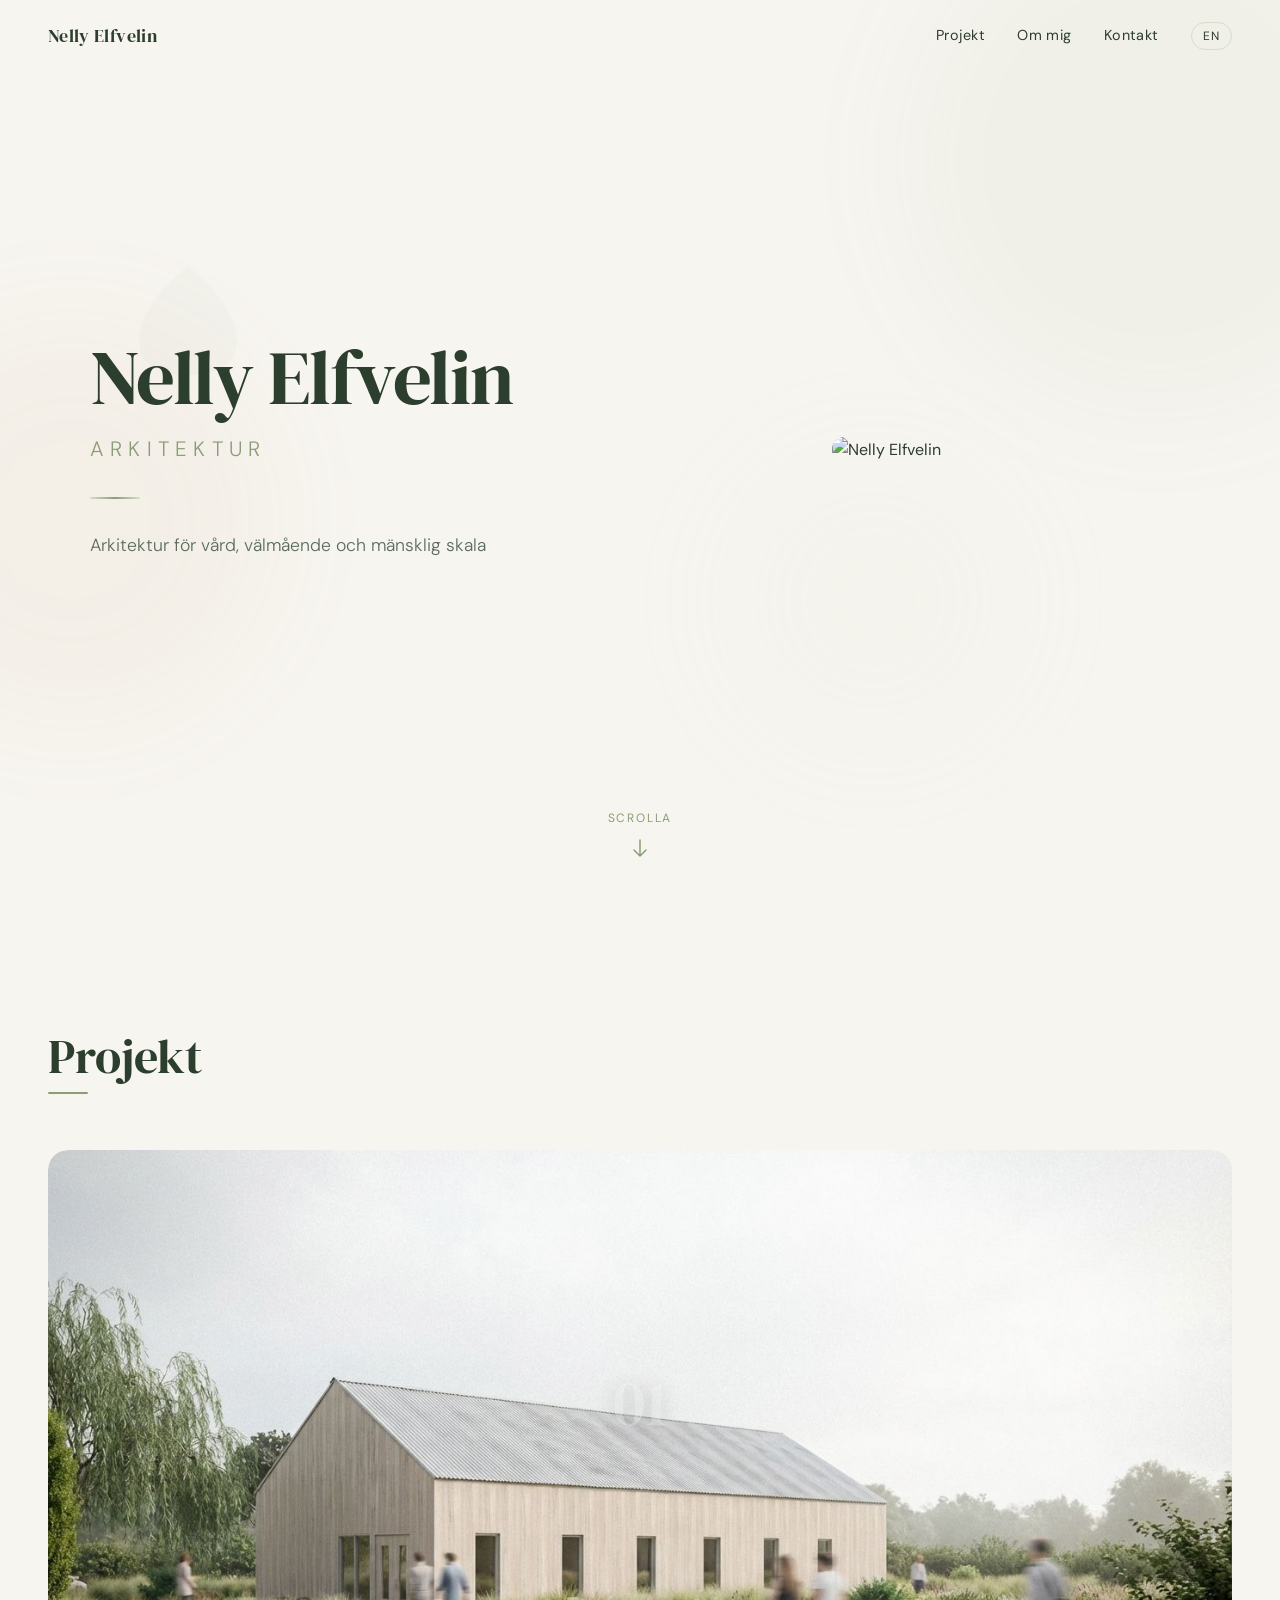
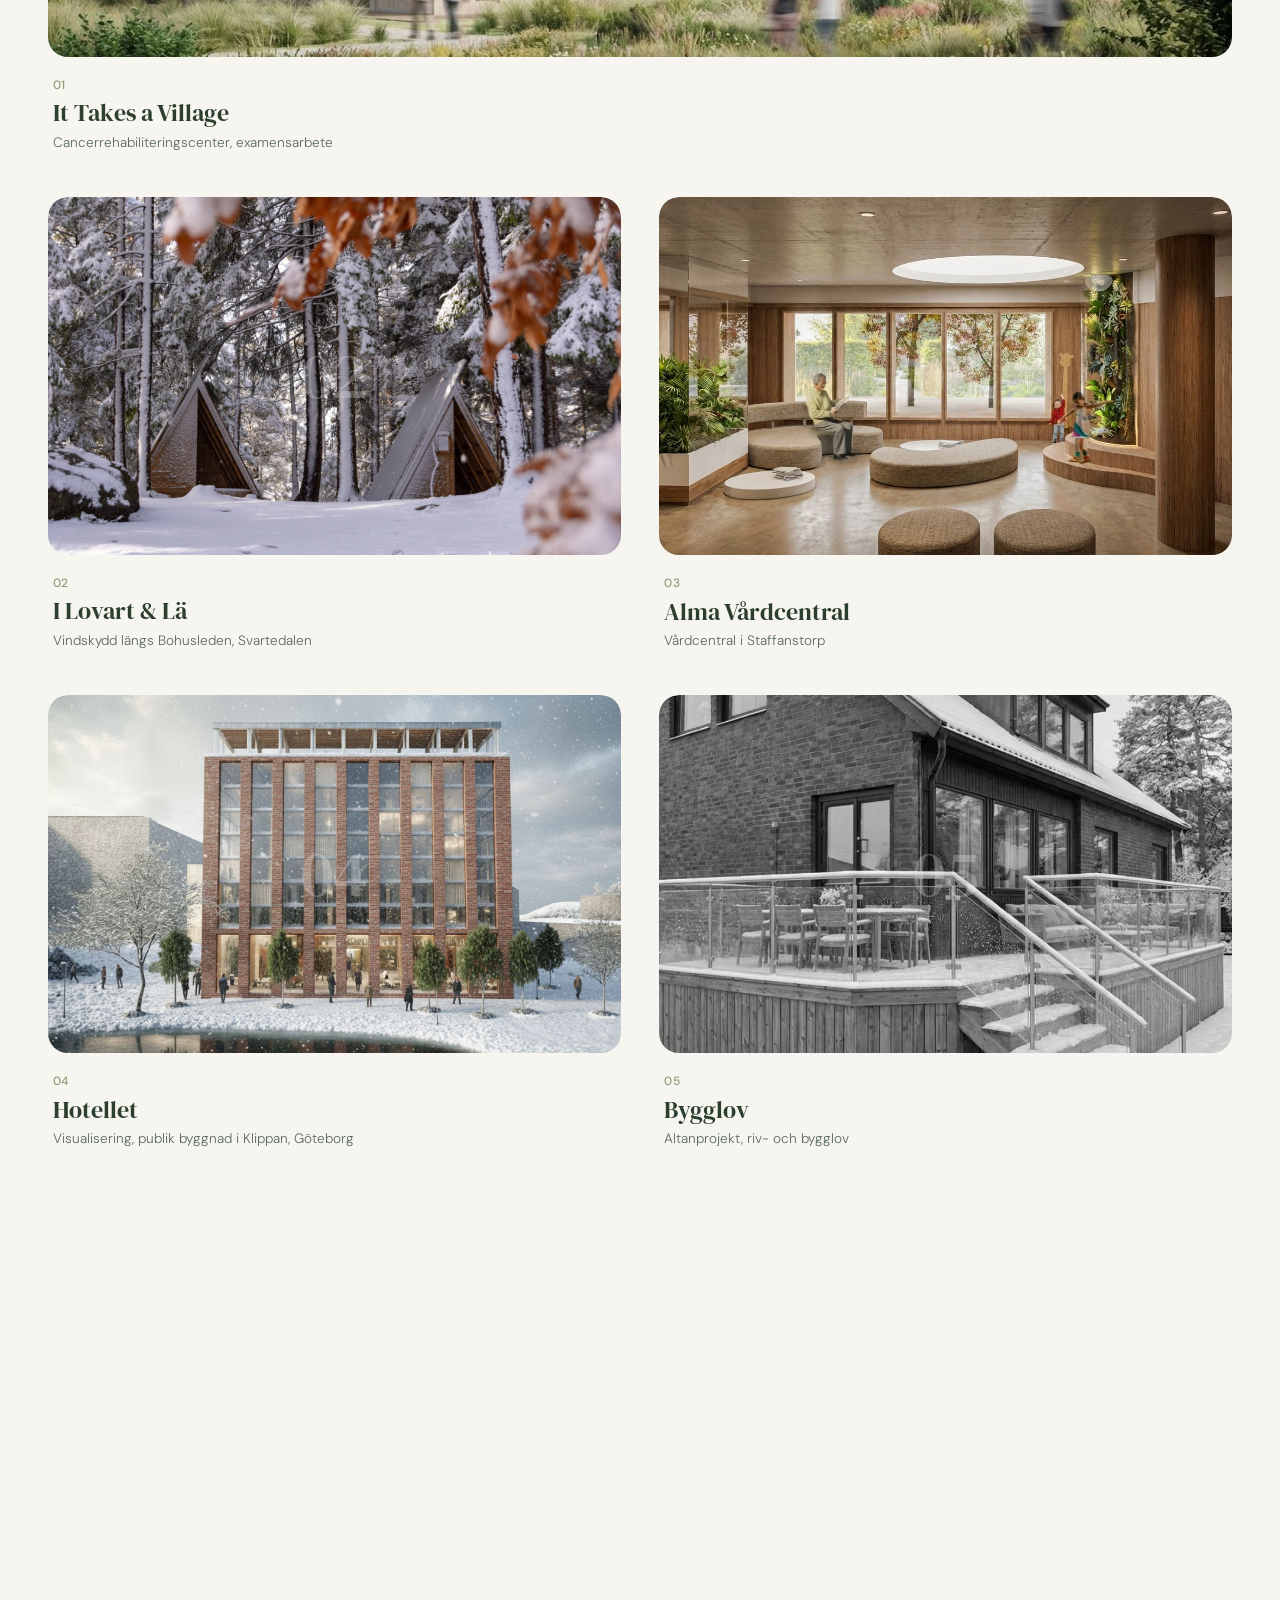
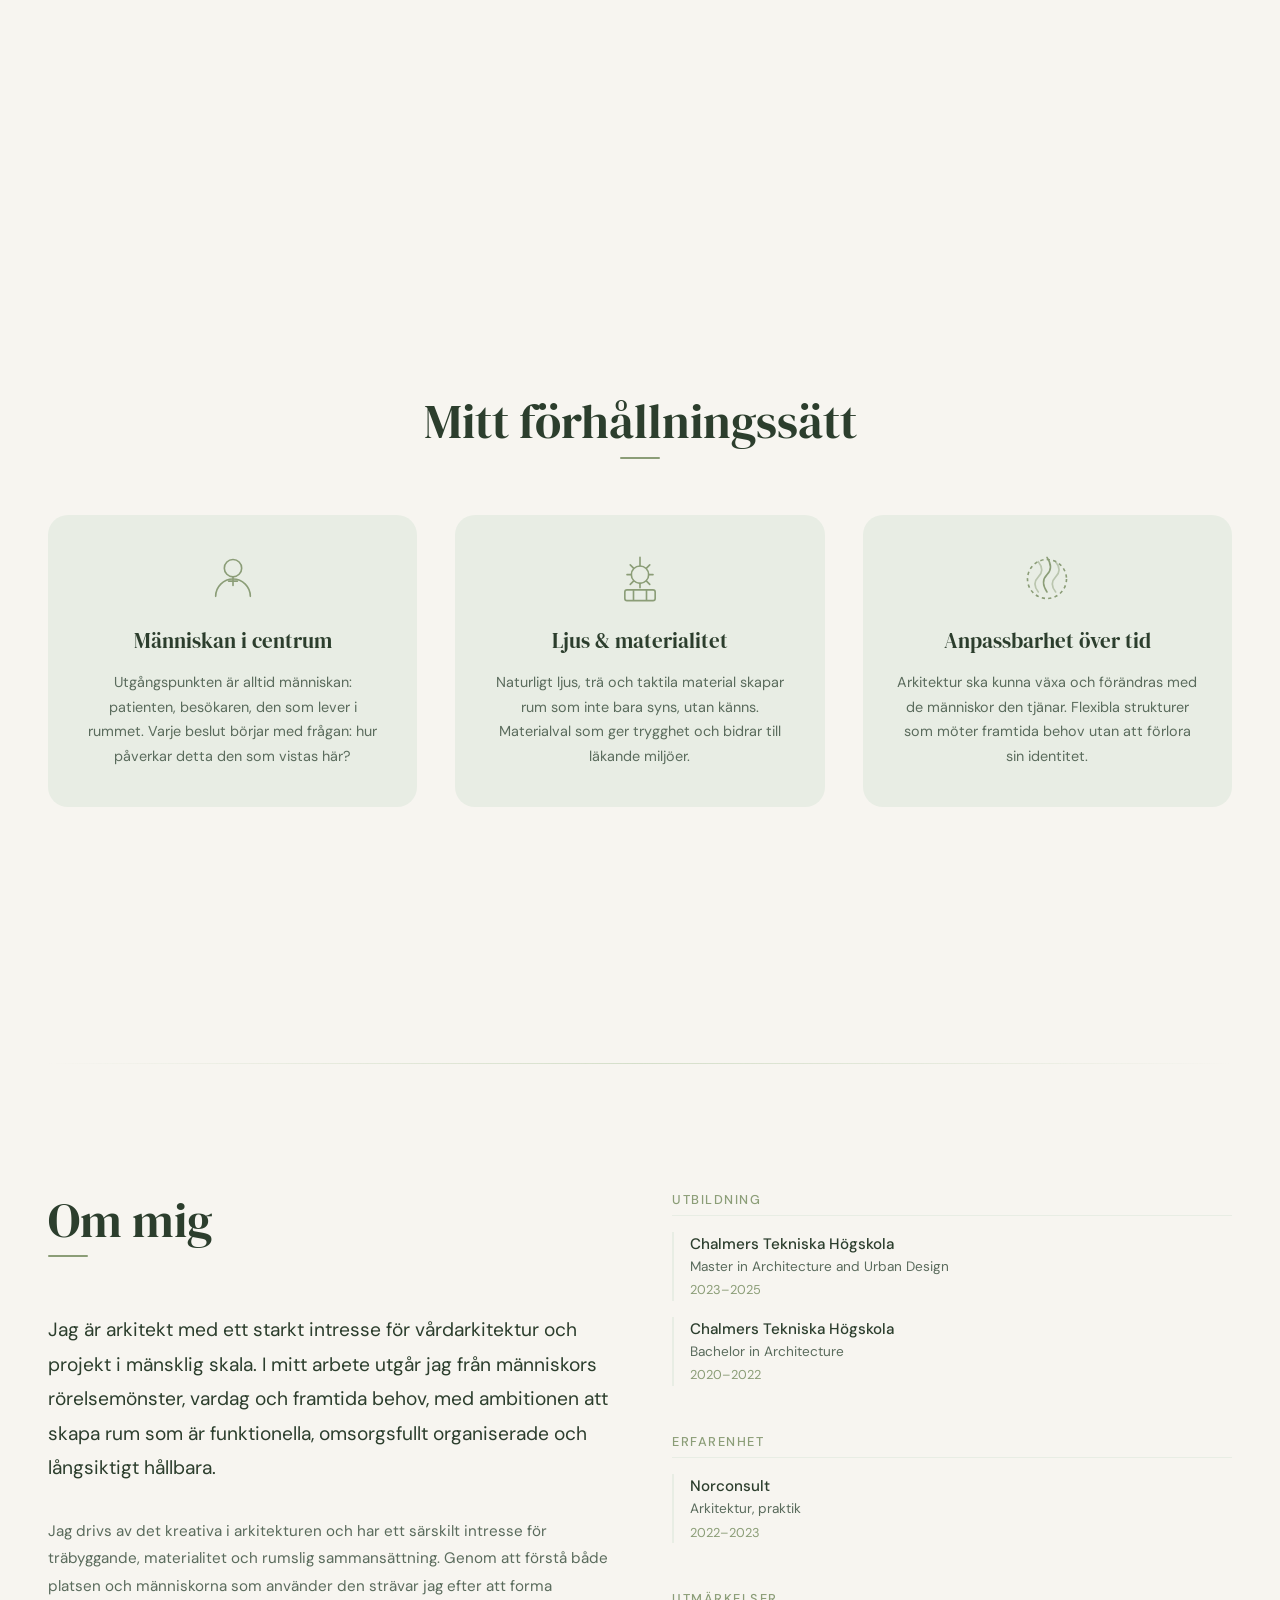
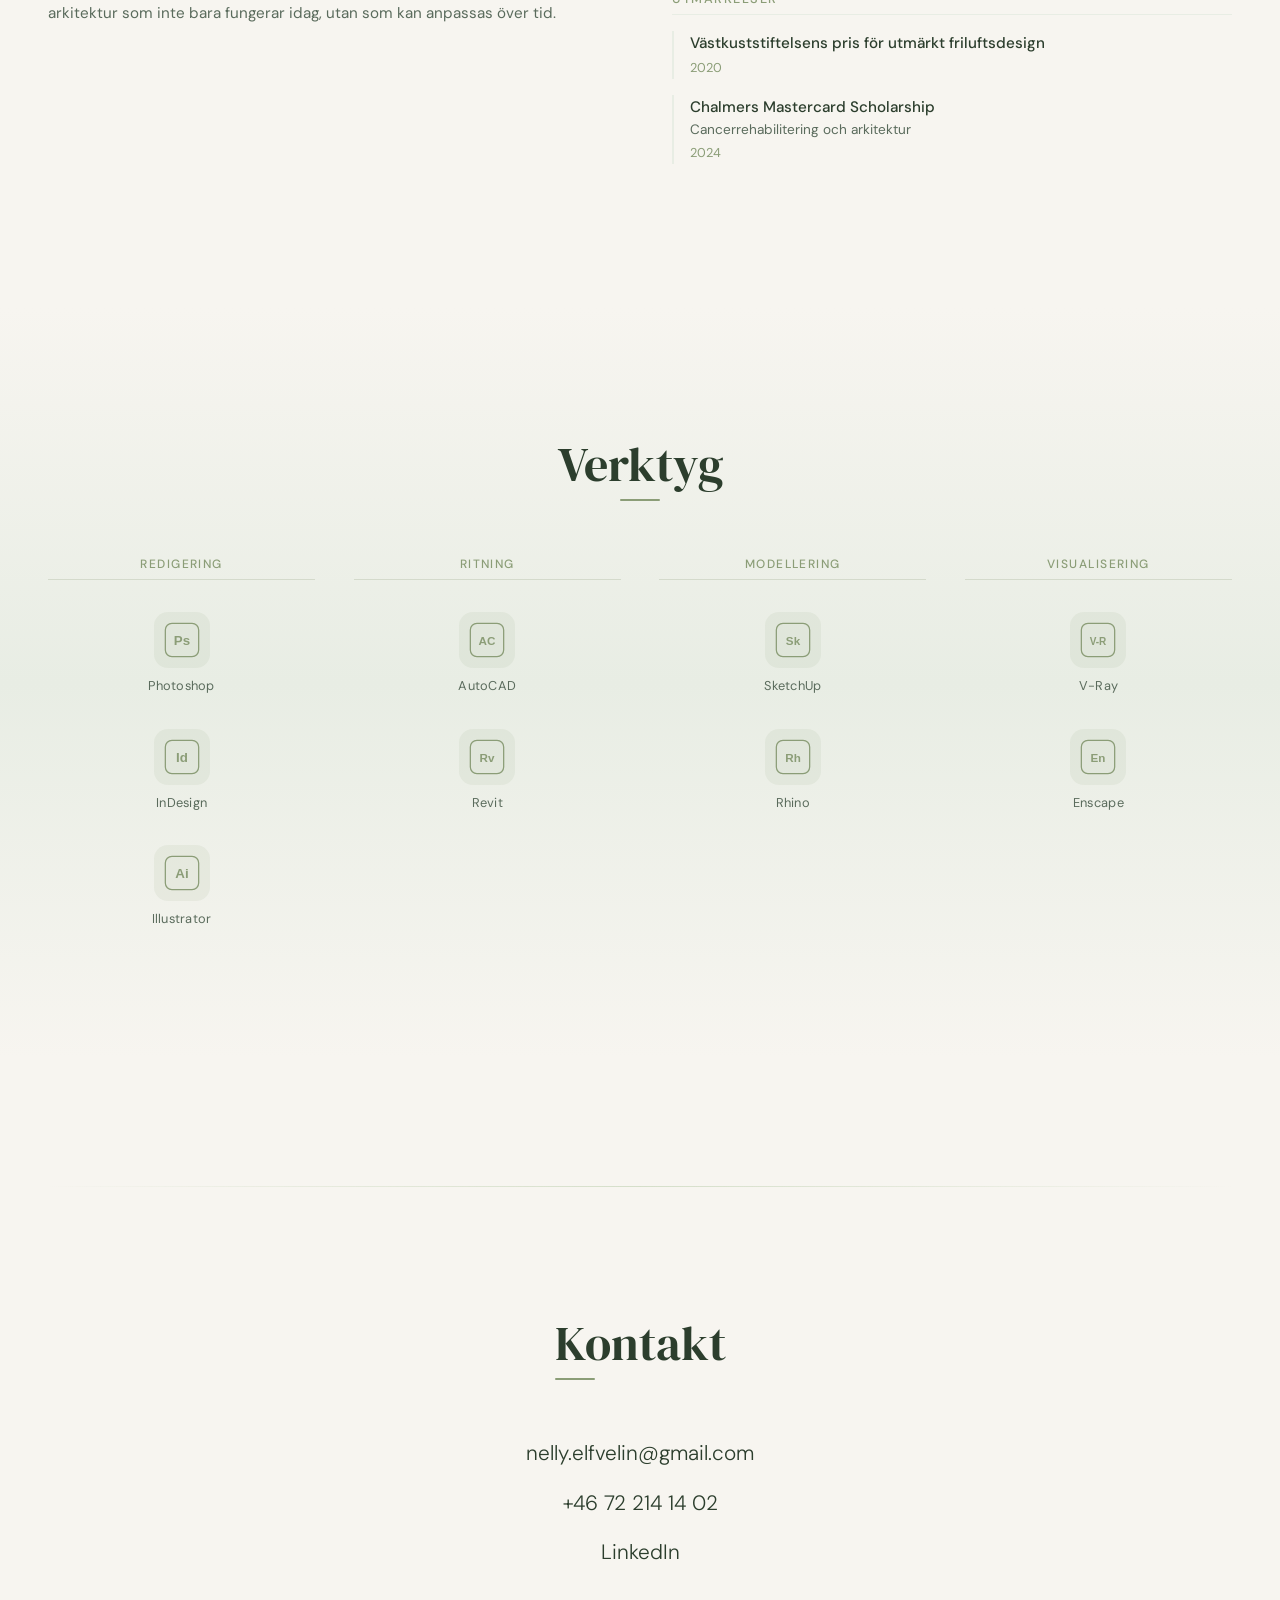
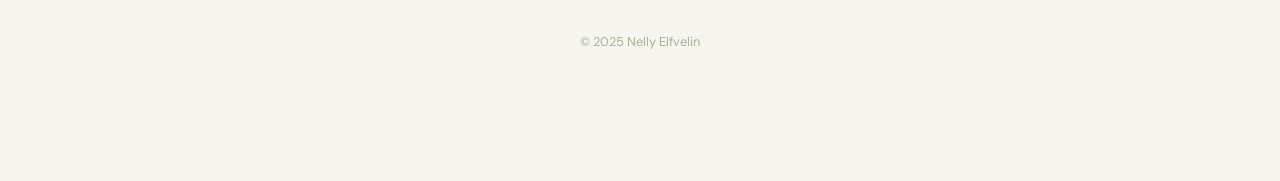
==== commit bb95e8ca: "Update project 4 meta and add portrait to hero section - Add full meta info to Hotellet: dates, exam" ====
--- a/index.html
+++ b/index.html
@@ -51,17 +51,19 @@
       <path d="M100 60C80 80 50 110 40 140" stroke="currentColor" stroke-width="0.5" opacity="0.2"/>
       <path d="M100 60C120 80 150 110 160 140" stroke="currentColor" stroke-width="0.5" opacity="0.2"/>
     </svg>
-    <svg class="hero__leaf hero__leaf--right parallax" data-speed="-0.05" viewBox="0 0 200 200" fill="none">
-      <path d="M100 10C100 10 30 60 20 120C10 180 60 190 100 190C140 190 190 180 180 120C170 60 100 10 100 10Z" fill="currentColor"/>
-      <path d="M100 10C100 10 100 100 100 190" stroke="currentColor" stroke-width="1" opacity="0.3"/>
-    </svg>
-
-    <div class="hero__content">
-      <h1 class="hero__name anim-fade-up">Nelly Elfvelin</h1>
-      <p class="hero__subtitle anim-fade-up anim-delay-1" data-i18n="hero.subtitle">Arkitektur</p>
-      <div class="hero__line anim-fade-up anim-delay-2"></div>
-      <p class="hero__tagline anim-fade-up anim-delay-3" data-i18n="hero.tagline">Arkitektur för vård, välmående och mänsklig skala</p>
-    </div>
+
+    <div class="hero__inner">
+      <div class="hero__content">
+        <h1 class="hero__name anim-fade-up">Nelly Elfvelin</h1>
+        <p class="hero__subtitle anim-fade-up anim-delay-1" data-i18n="hero.subtitle">Arkitektur</p>
+        <div class="hero__line anim-fade-up anim-delay-2"></div>
+        <p class="hero__tagline anim-fade-up anim-delay-3" data-i18n="hero.tagline">Arkitektur för vård, välmående och mänsklig skala</p>
+      </div>
+      <div class="hero__portrait anim-fade-up anim-delay-2">
+        <img src="images/nelly-portrait.jpg" alt="Nelly Elfvelin">
+      </div>
+    </div>
+
     <div class="hero__scroll-indicator anim-fade-up anim-delay-4">
       <span data-i18n="hero.scroll">Scrolla</span>
       <svg width="16" height="24" viewBox="0 0 16 24" fill="none">
--- a/css/style.css
+++ b/css/style.css
@@ -405,21 +405,42 @@
   flex-direction: column;
   align-items: center;
   justify-content: center;
-  text-align: center;
   padding: var(--spacing-md);
   position: relative;
   z-index: 1;
 }
 
+.hero__inner {
+  display: flex;
+  align-items: center;
+  gap: clamp(3rem, 6vw, 7rem);
+  width: 100%;
+  max-width: 1100px;
+}
+
 .hero__content {
   display: flex;
   flex-direction: column;
-  align-items: center;
-  position: relative;
+  align-items: flex-start;
+  position: relative;
+  flex: 1;
+}
+
+.hero__portrait {
+  flex-shrink: 0;
+  width: clamp(200px, 28vw, 360px);
+}
+
+.hero__portrait img {
+  width: 100%;
+  height: auto;
+  display: block;
+  border-radius: var(--radius);
+  object-fit: cover;
 }
 
 .hero__name {
-  font-size: clamp(3rem, 9vw, 7rem);
+  font-size: clamp(2.5rem, 6vw, 5.5rem);
   letter-spacing: -0.02em;
   line-height: 1.0;
   position: relative;
@@ -446,7 +467,7 @@
   font-size: clamp(0.95rem, 1.5vw, 1.1rem);
   font-weight: 300;
   color: var(--color-text-light);
-  max-width: 440px;
+  max-width: 400px;
   line-height: 1.7;
 }
 
@@ -1110,6 +1131,21 @@
   margin-bottom: var(--spacing-md);
 }
 
+.project-image-stack {
+  display: flex;
+  flex-direction: column;
+  align-items: center;
+  gap: var(--spacing-md);
+  margin-bottom: var(--spacing-md);
+}
+
+.project-image-stack img.project-image {
+  width: 100%;
+  max-width: 560px;
+  height: auto;
+  object-fit: contain;
+}
+
 .project-image-caption {
   font-size: 0.8rem;
   color: var(--color-sage);
@@ -1291,6 +1327,21 @@
   .hero__leaf {
     display: none;
   }
+
+  .hero__inner {
+    flex-direction: column-reverse;
+    align-items: center;
+    text-align: center;
+    gap: var(--spacing-lg);
+  }
+
+  .hero__content {
+    align-items: center;
+  }
+
+  .hero__portrait {
+    width: clamp(160px, 50vw, 260px);
+  }
 }
 
 @media (max-width: 600px) {
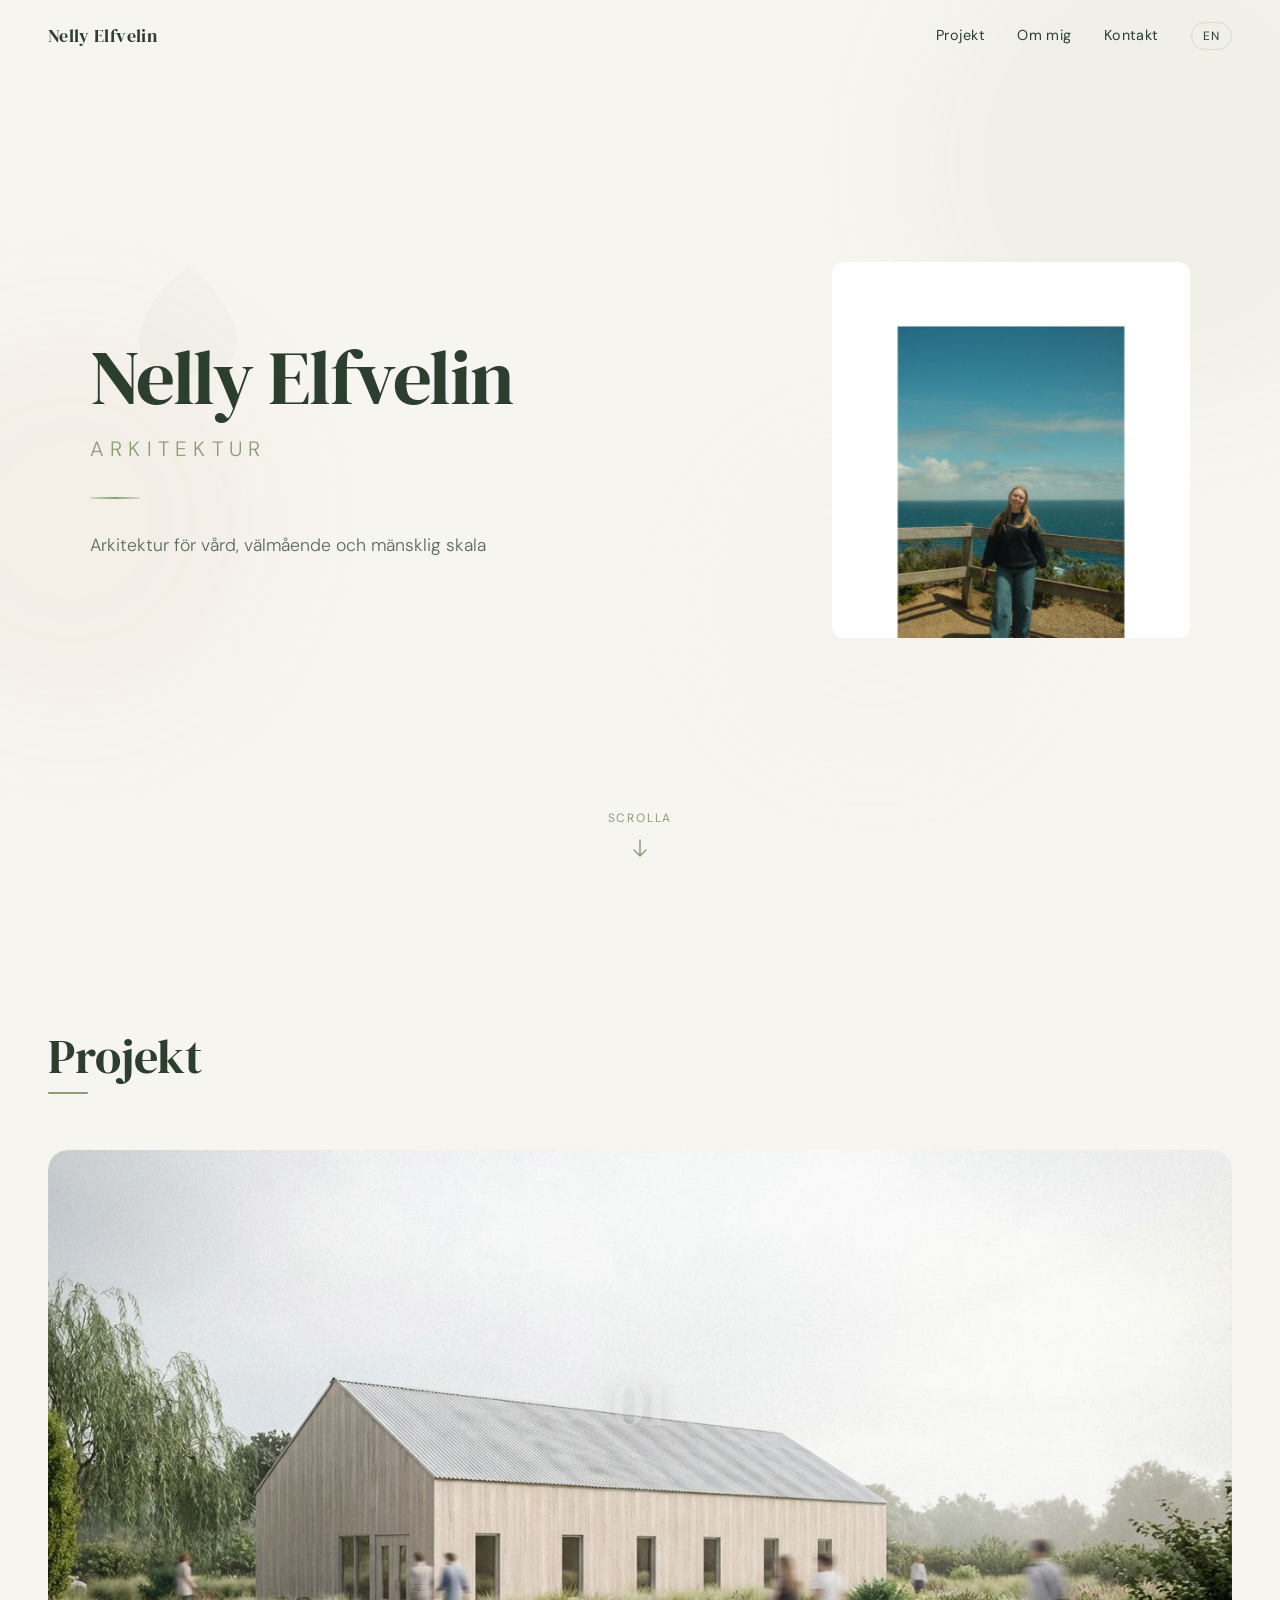
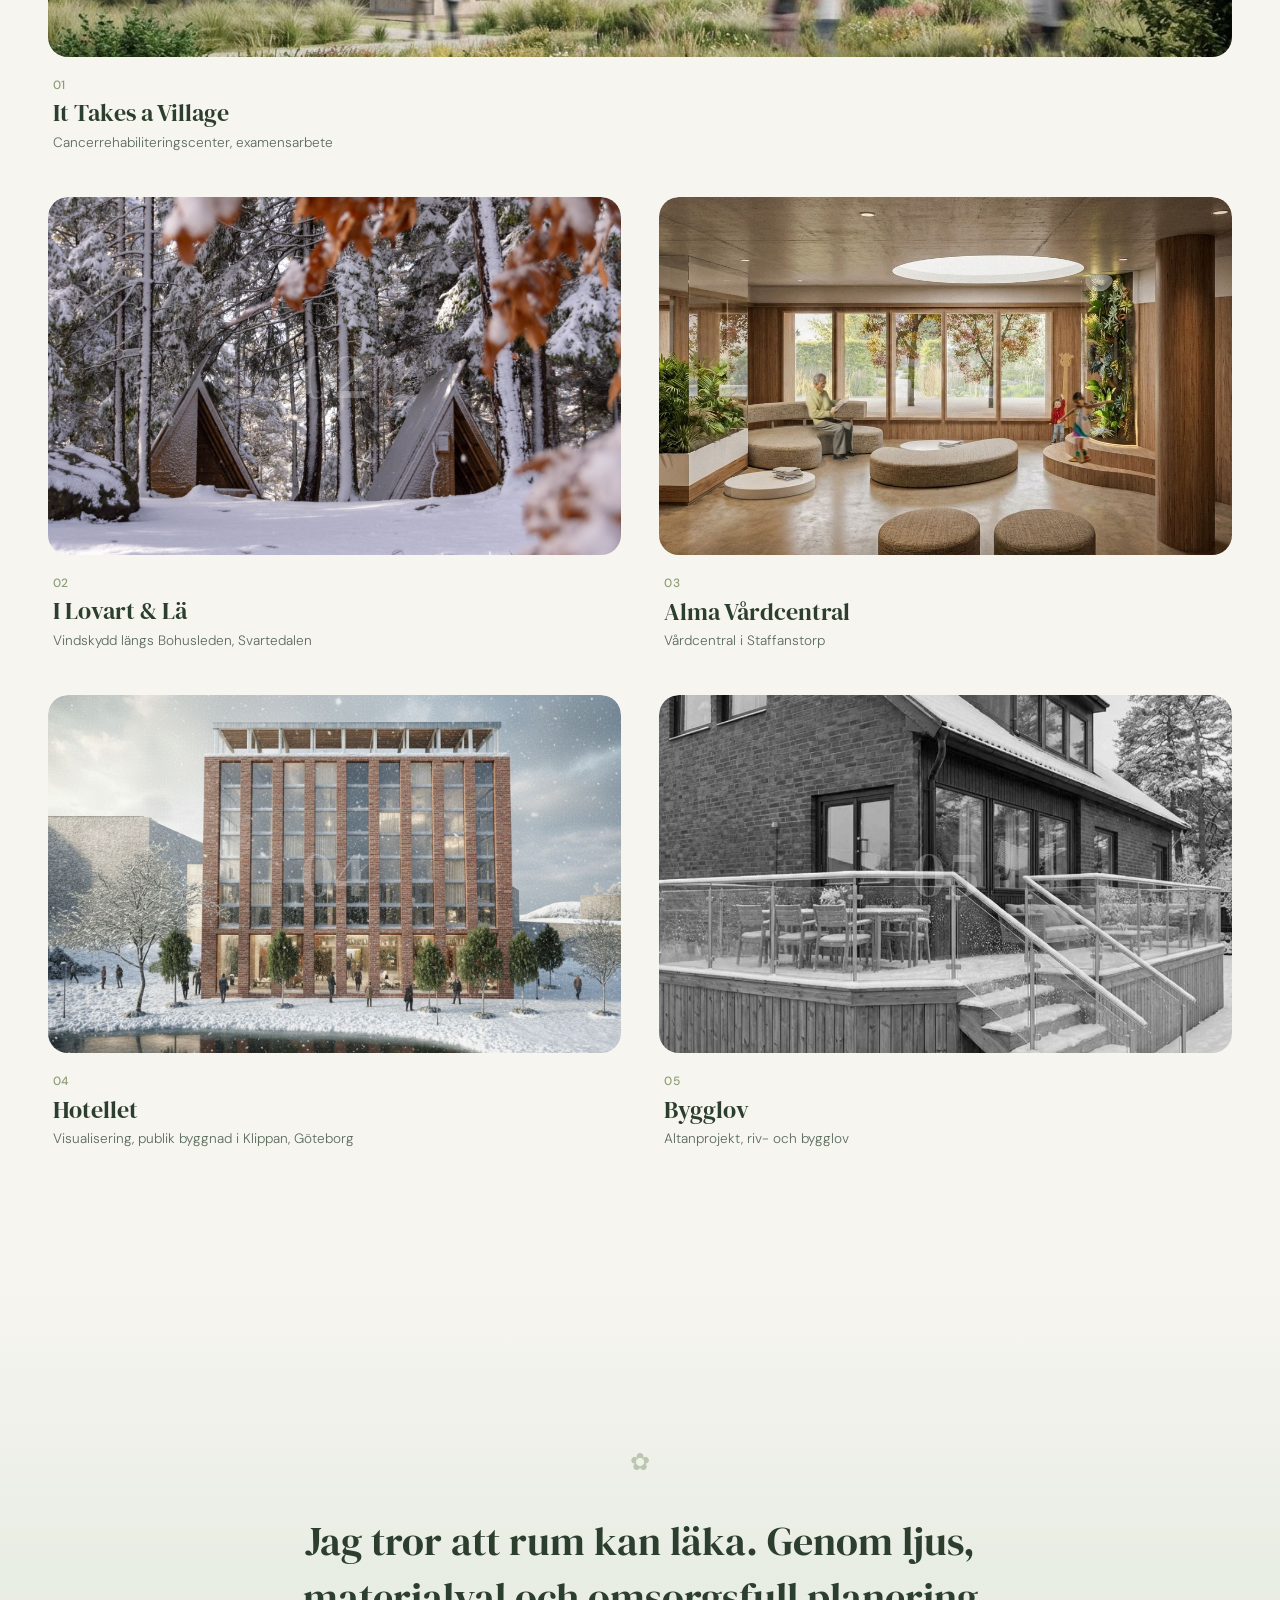
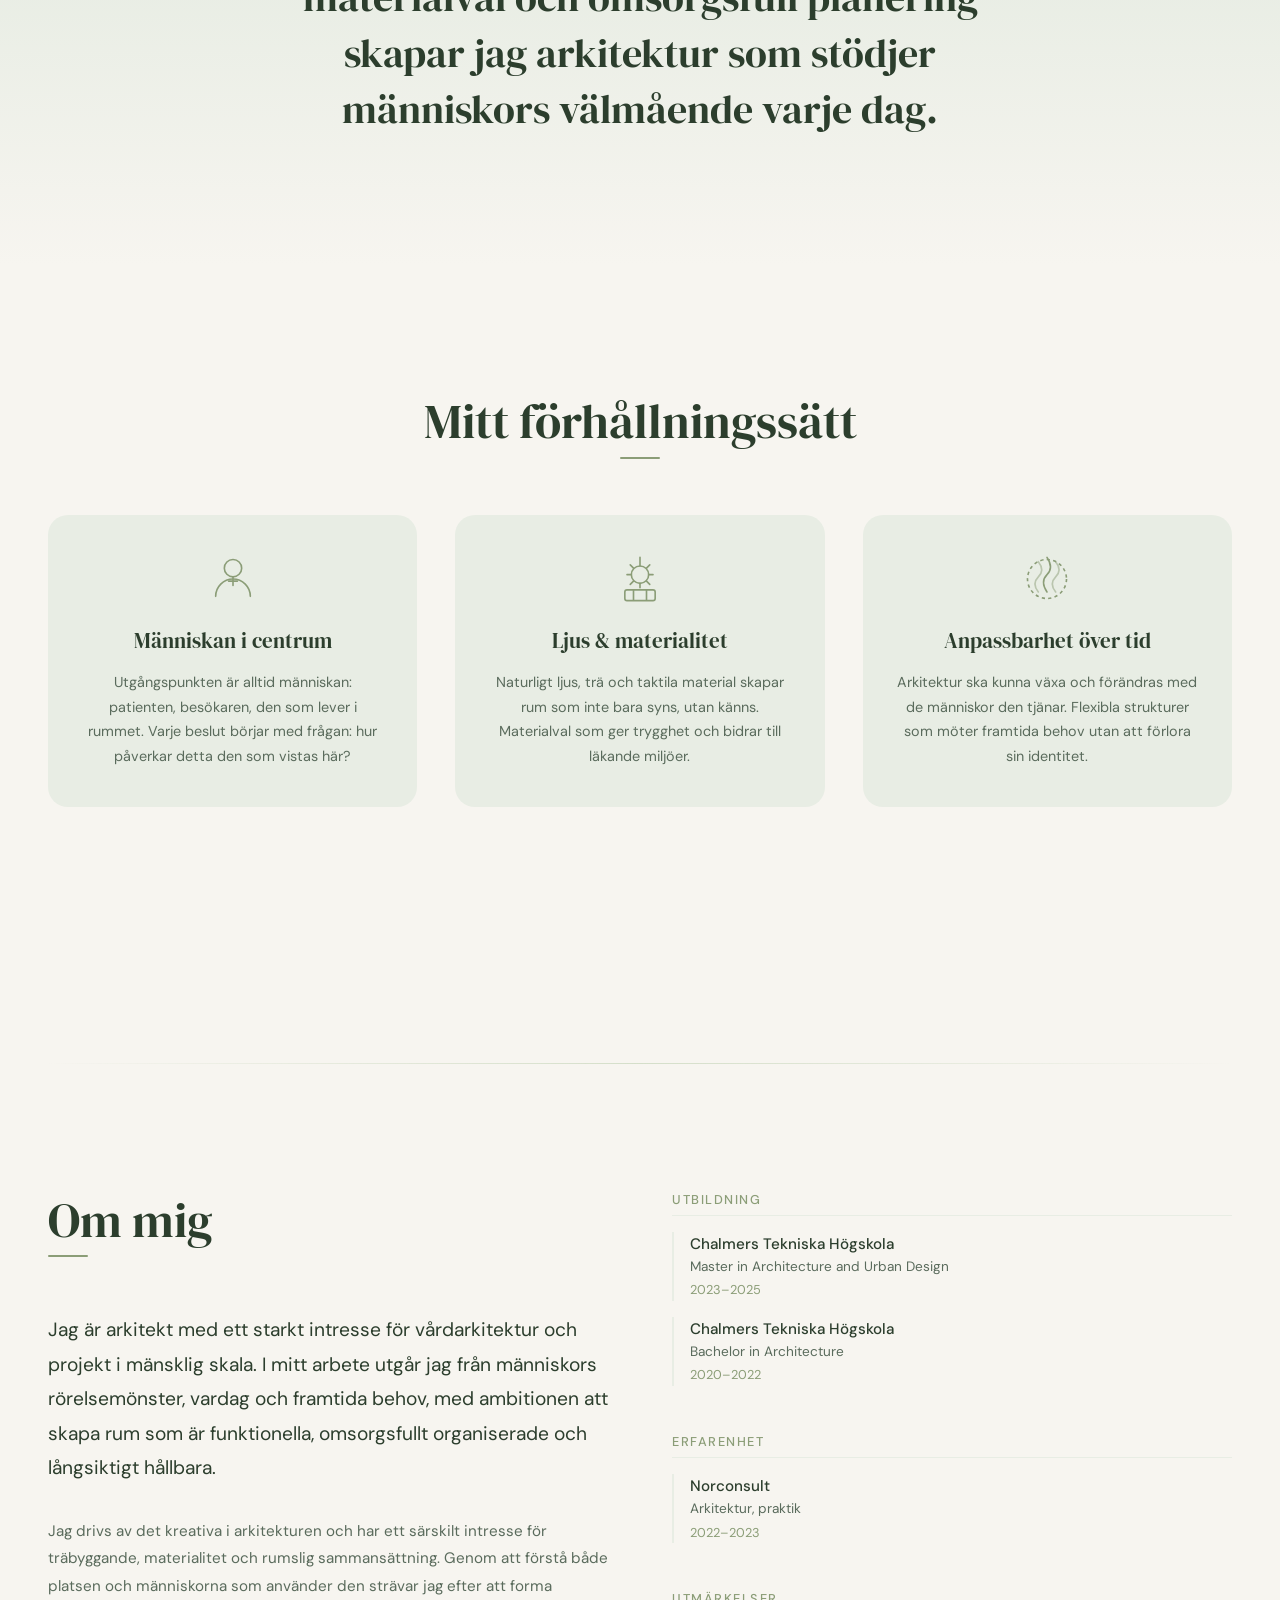
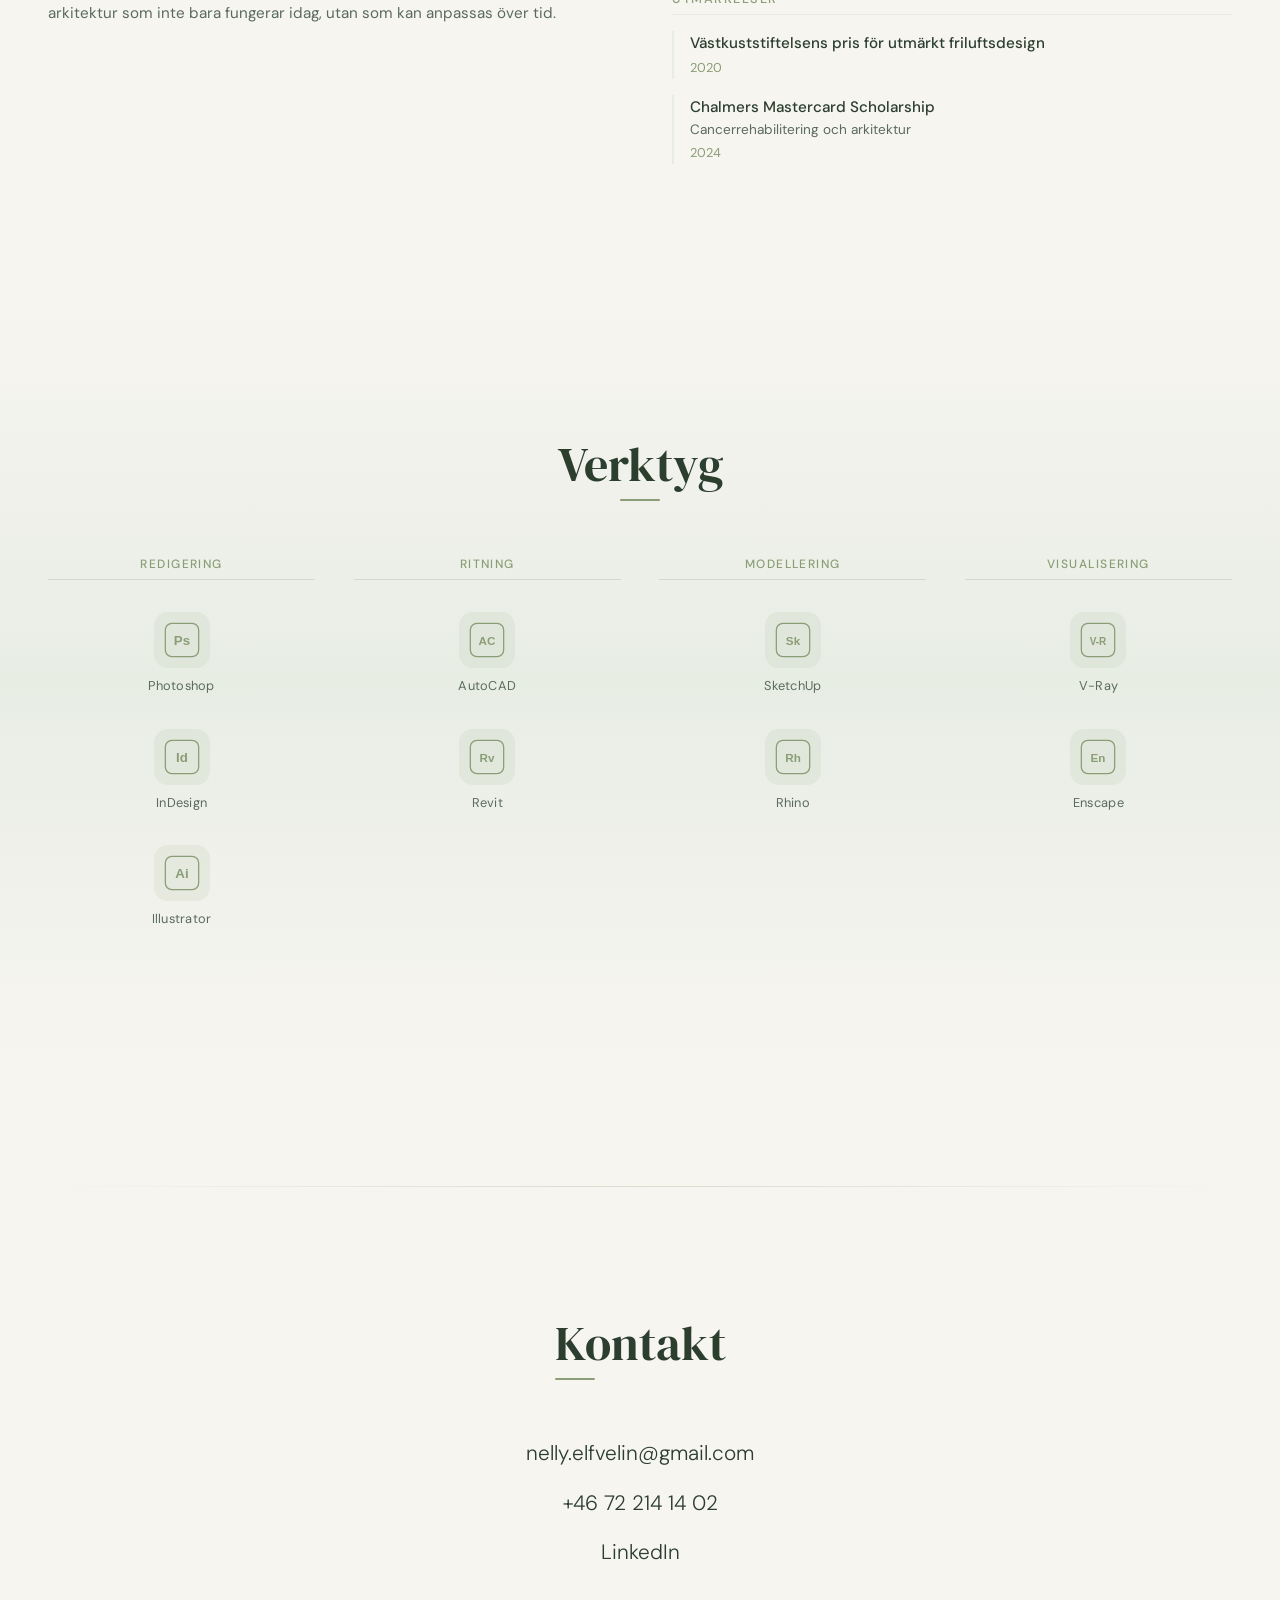
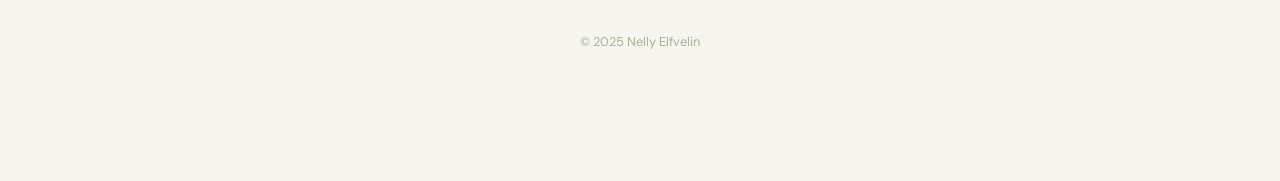
==== commit 073a10d3: "Add portrait photo and fix image path in hero section https://claude.ai/code/session_011gMuKZXpL1YAg" ====
--- a/index.html
+++ b/index.html
@@ -60,7 +60,7 @@
         <p class="hero__tagline anim-fade-up anim-delay-3" data-i18n="hero.tagline">Arkitektur för vård, välmående och mänsklig skala</p>
       </div>
       <div class="hero__portrait anim-fade-up anim-delay-2">
-        <img src="images/nelly-portrait.jpg" alt="Nelly Elfvelin">
+        <img src="images/profile/nelly.jpg" alt="Nelly Elfvelin">
       </div>
     </div>
 
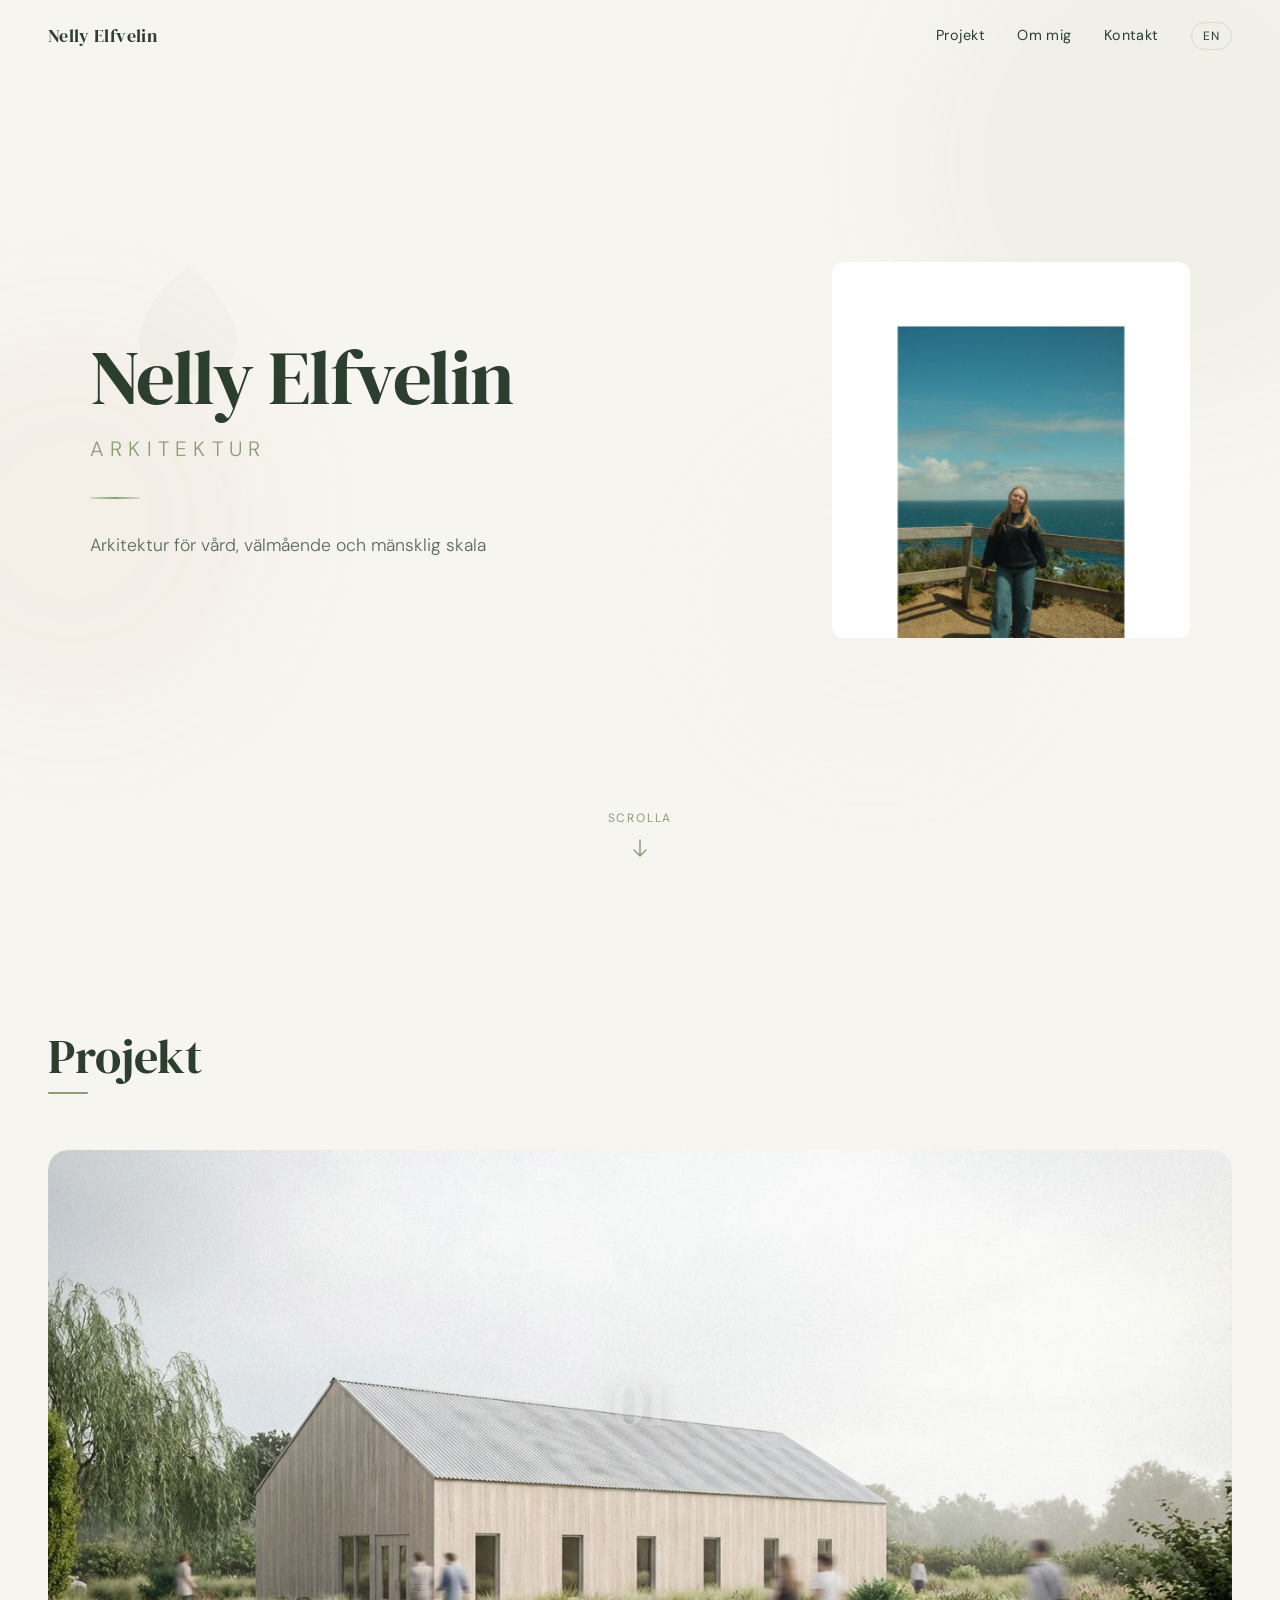
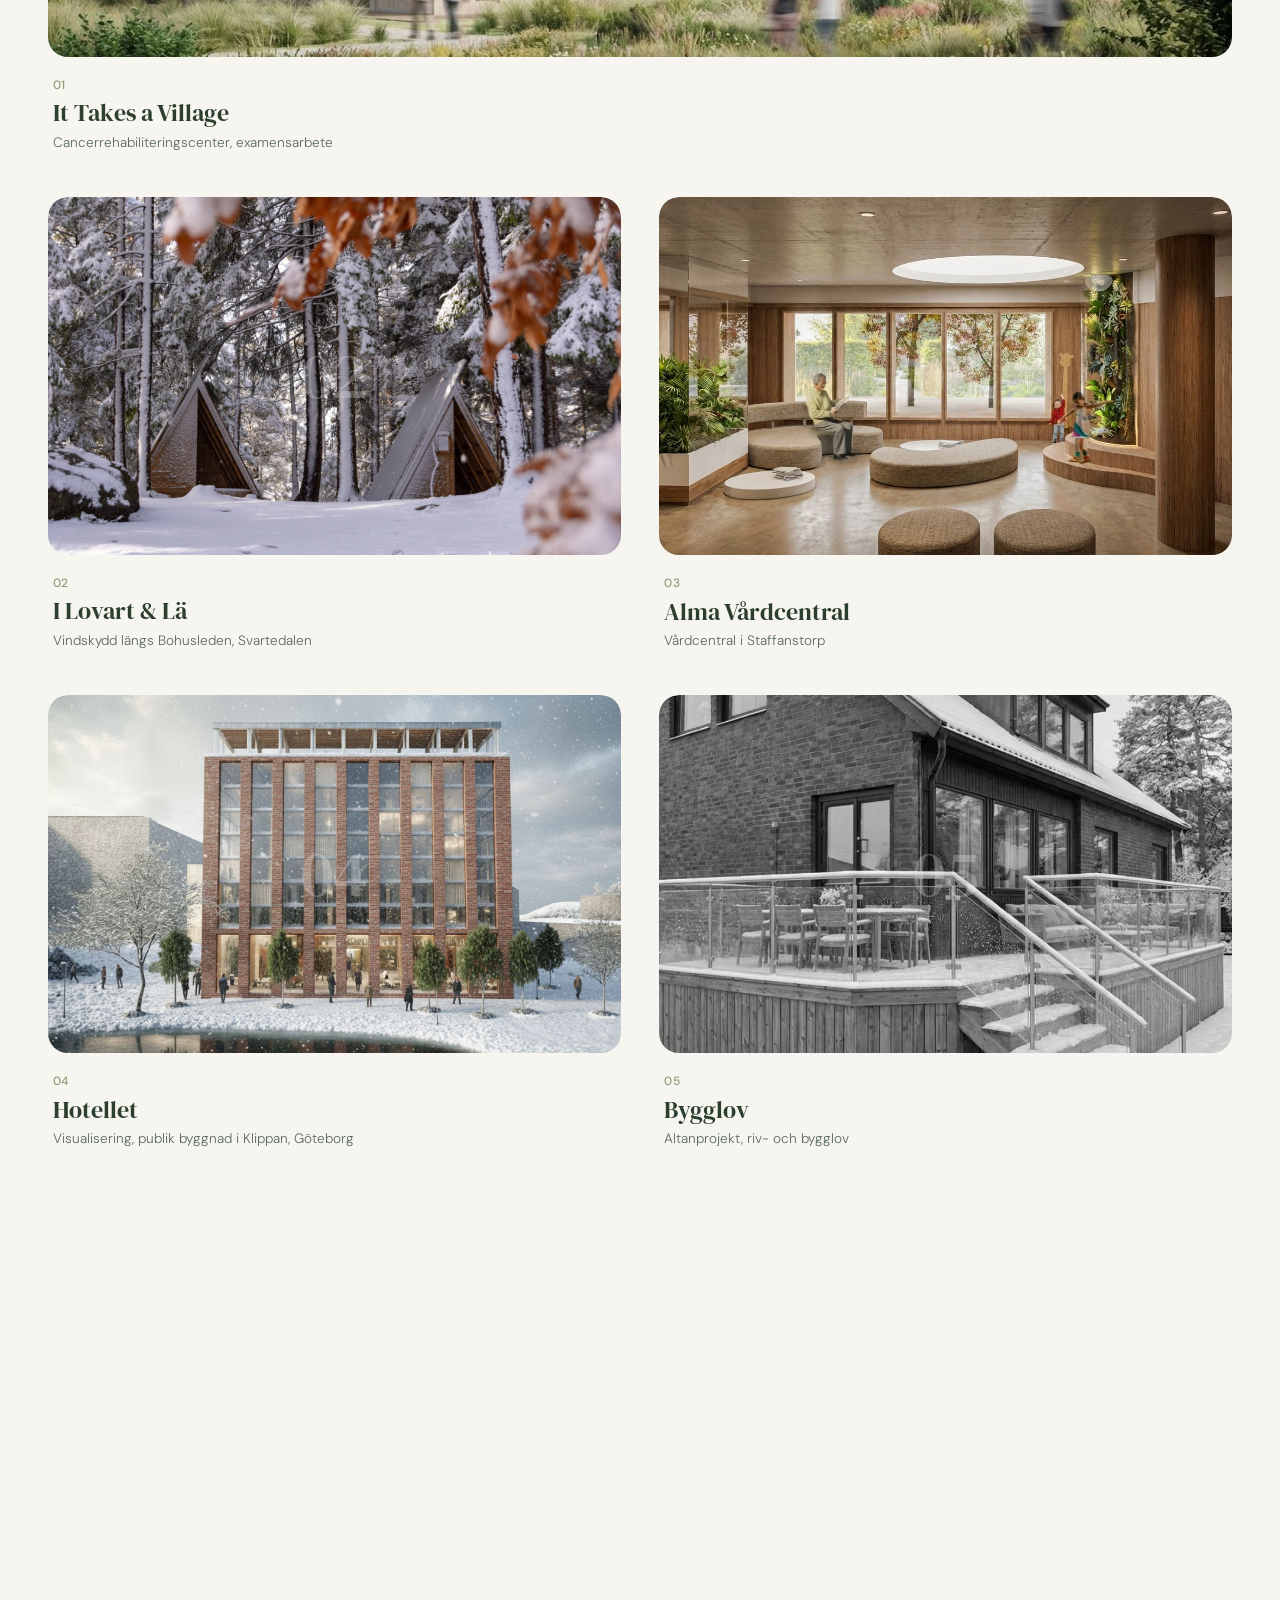
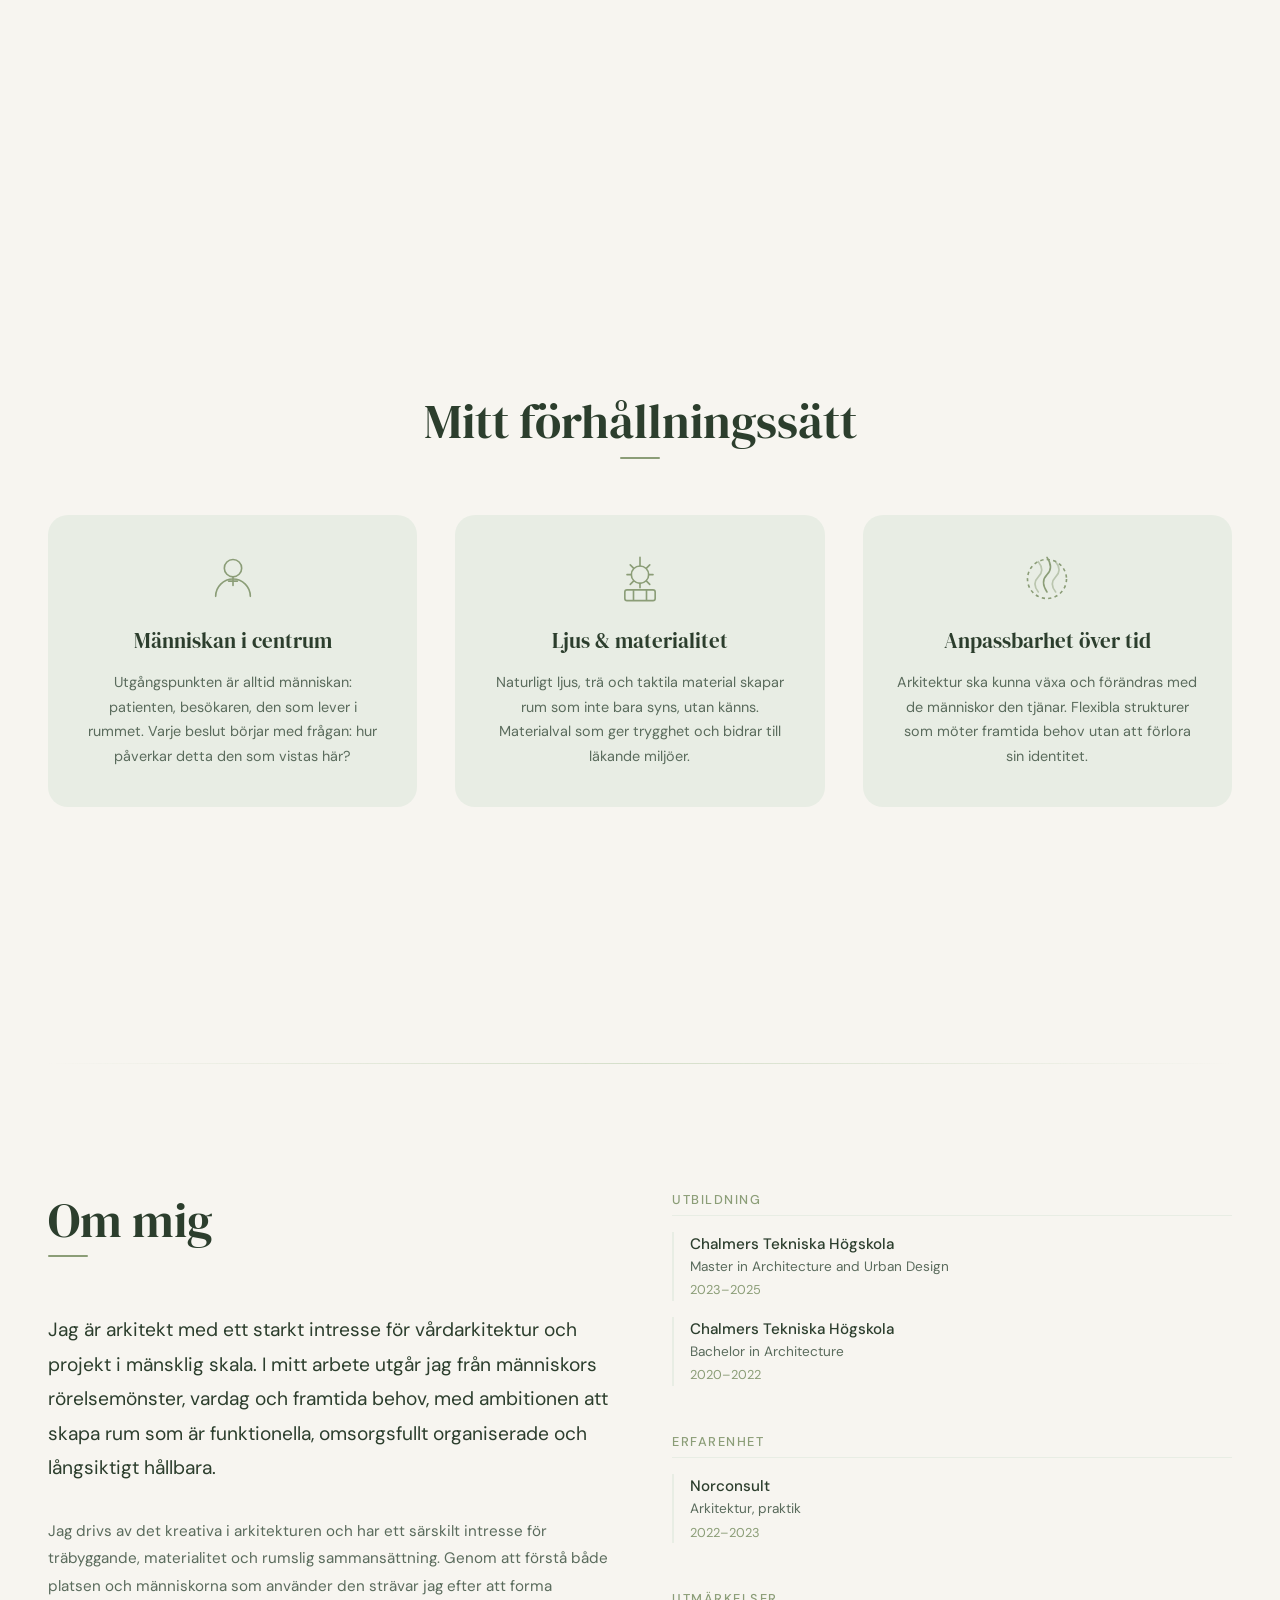
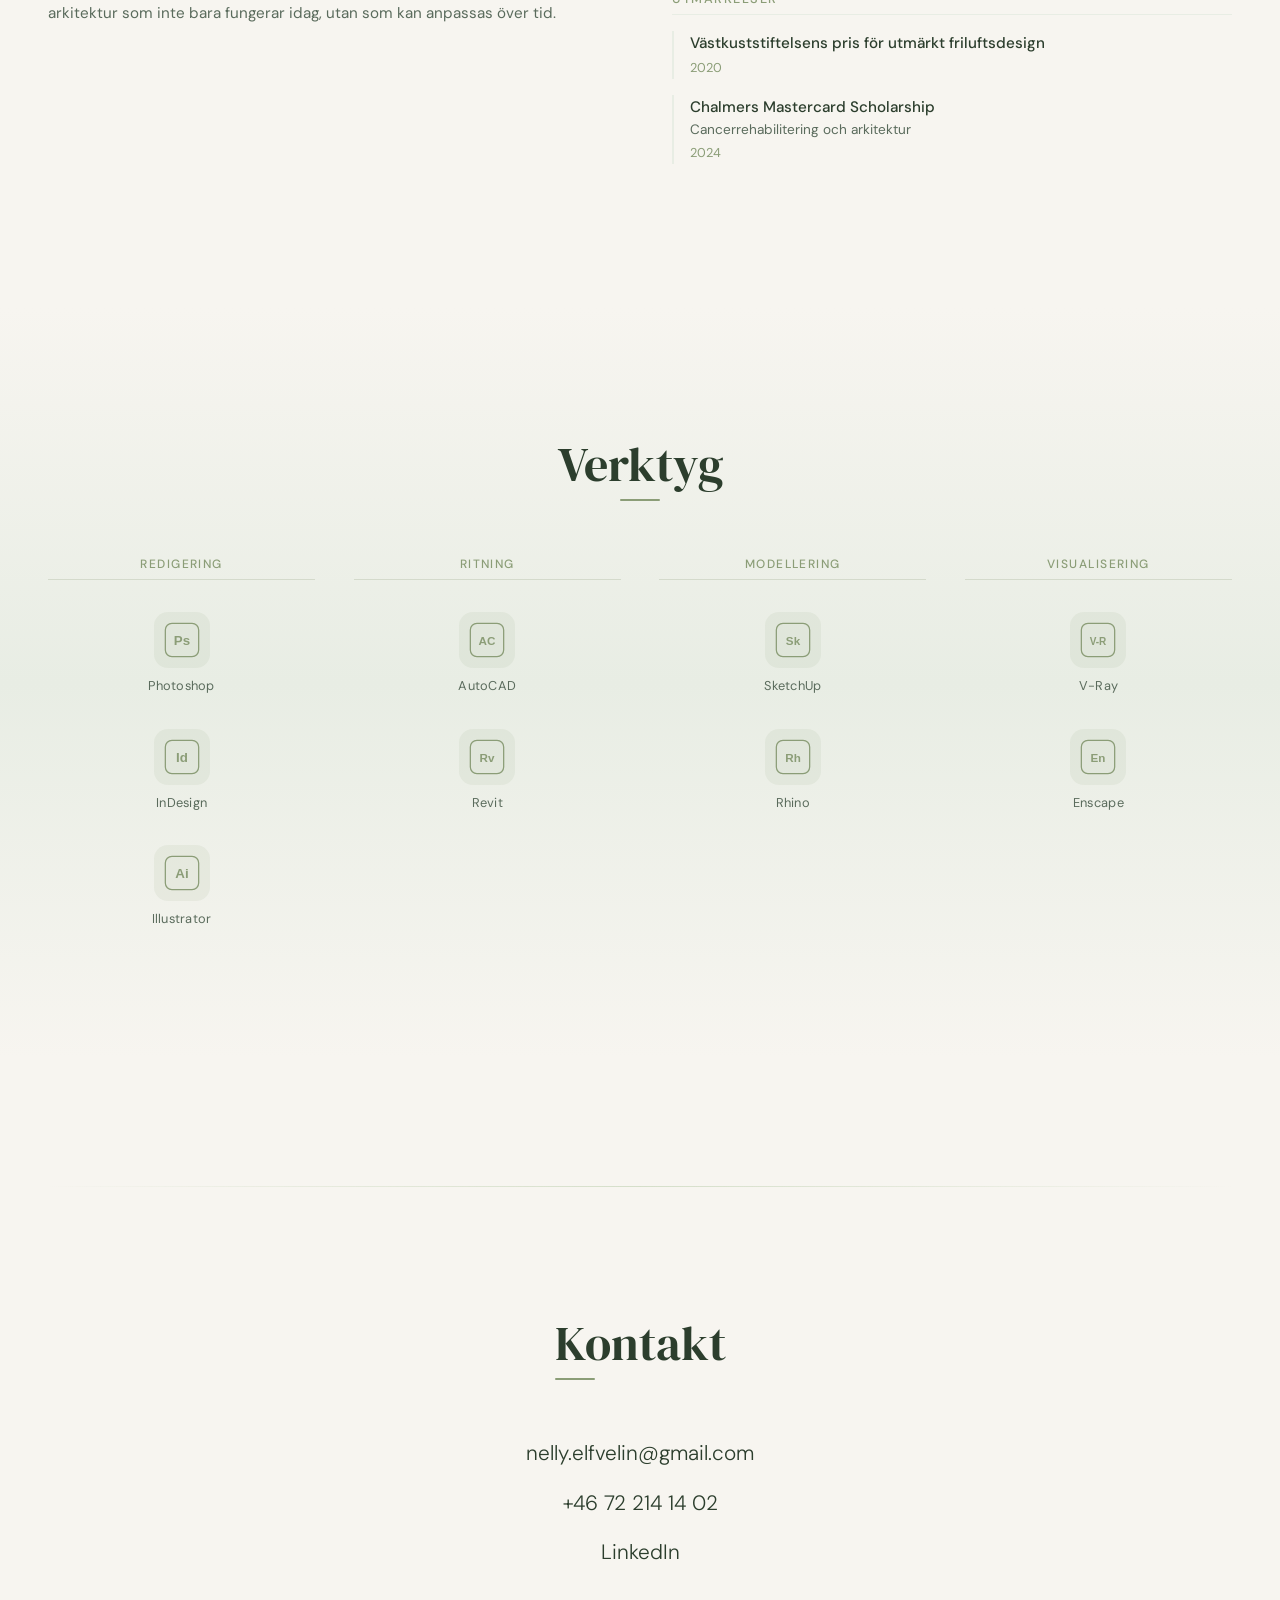
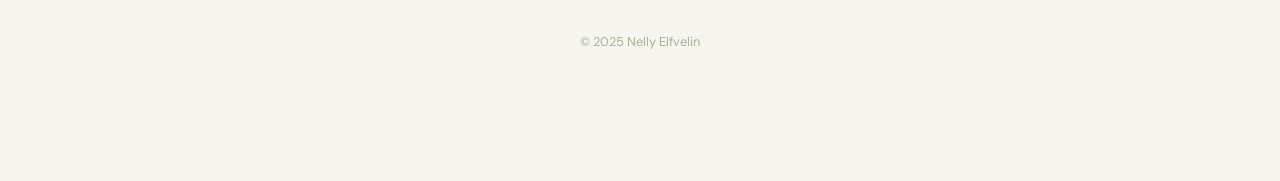
==== commit ea053eee: "Fix portrait path to images/nelly-portrait.jpg https://claude.ai/code/session_011gMuKZXpL1YAgyADeprR" ====
--- a/index.html
+++ b/index.html
@@ -60,7 +60,7 @@
         <p class="hero__tagline anim-fade-up anim-delay-3" data-i18n="hero.tagline">Arkitektur för vård, välmående och mänsklig skala</p>
       </div>
       <div class="hero__portrait anim-fade-up anim-delay-2">
-        <img src="images/profile/nelly.jpg" alt="Nelly Elfvelin">
+        <img src="images/nelly-portrait.jpg" alt="Nelly Elfvelin">
       </div>
     </div>
 
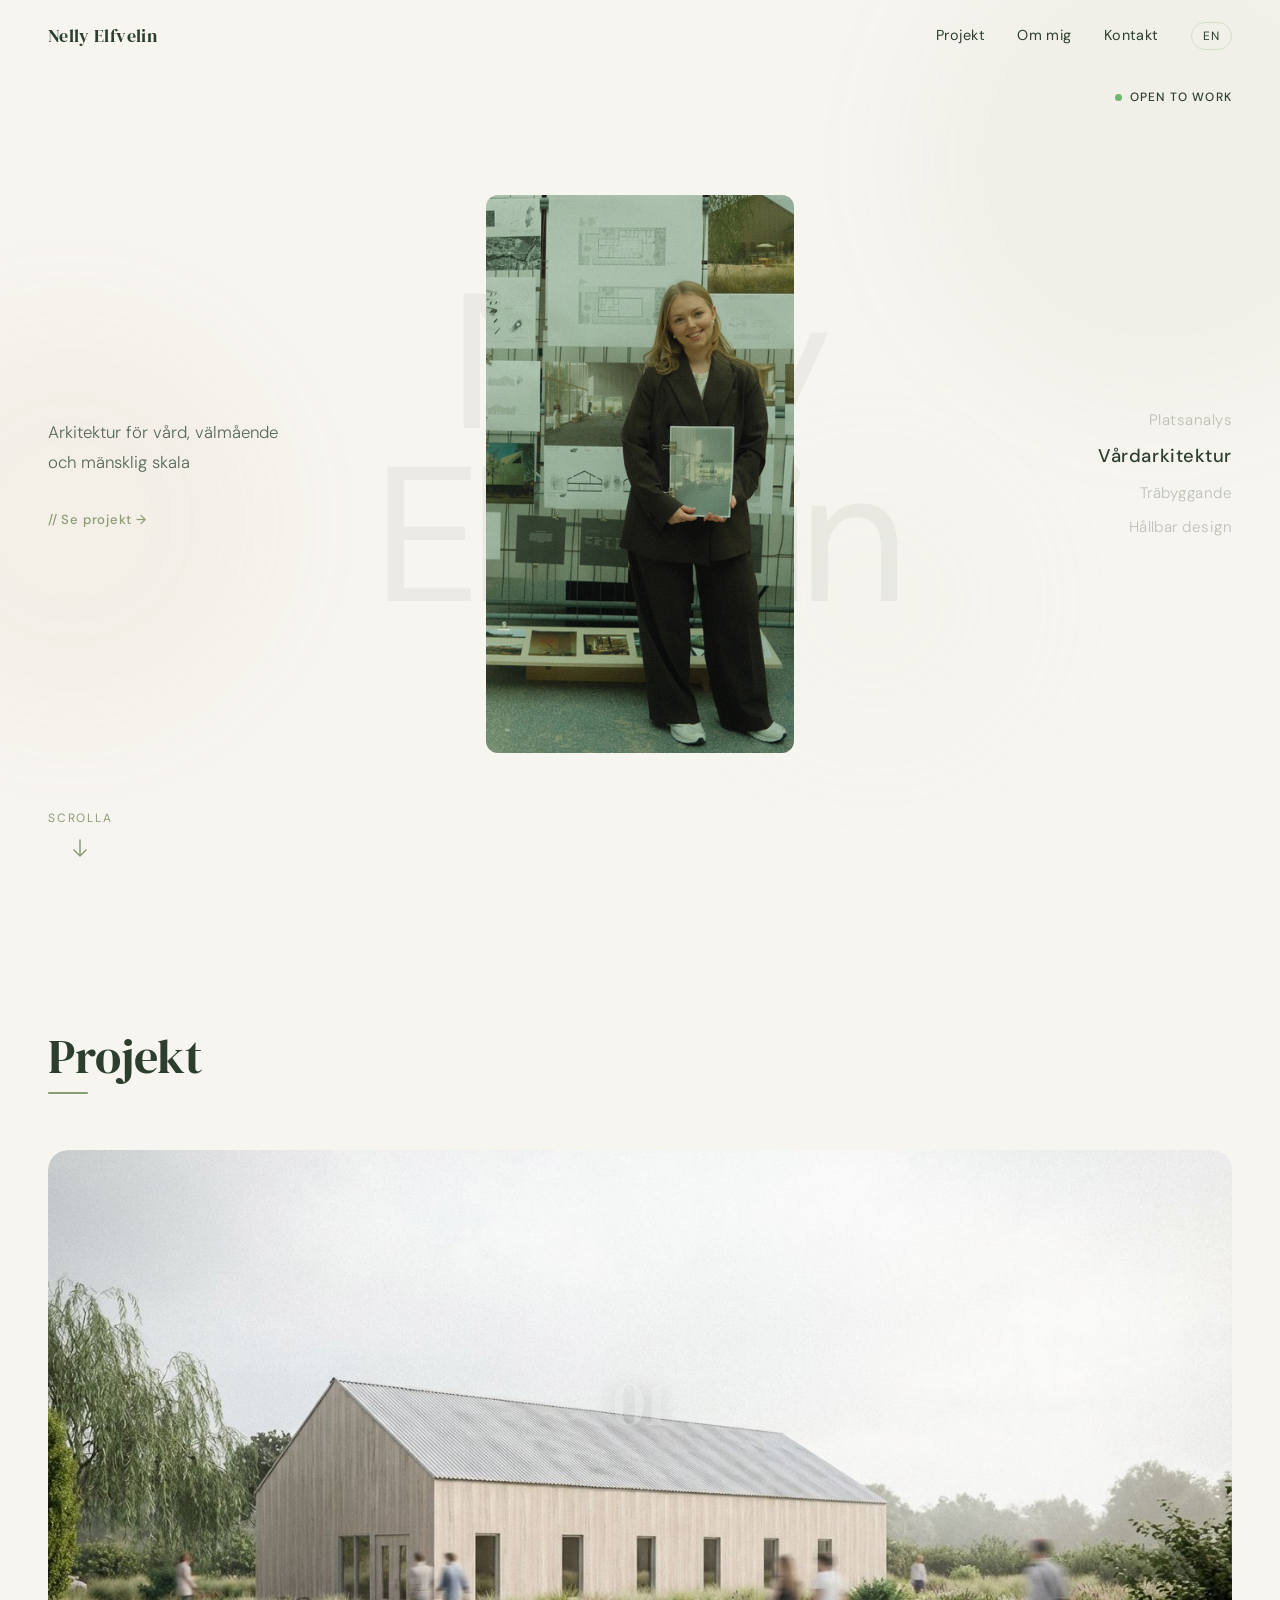
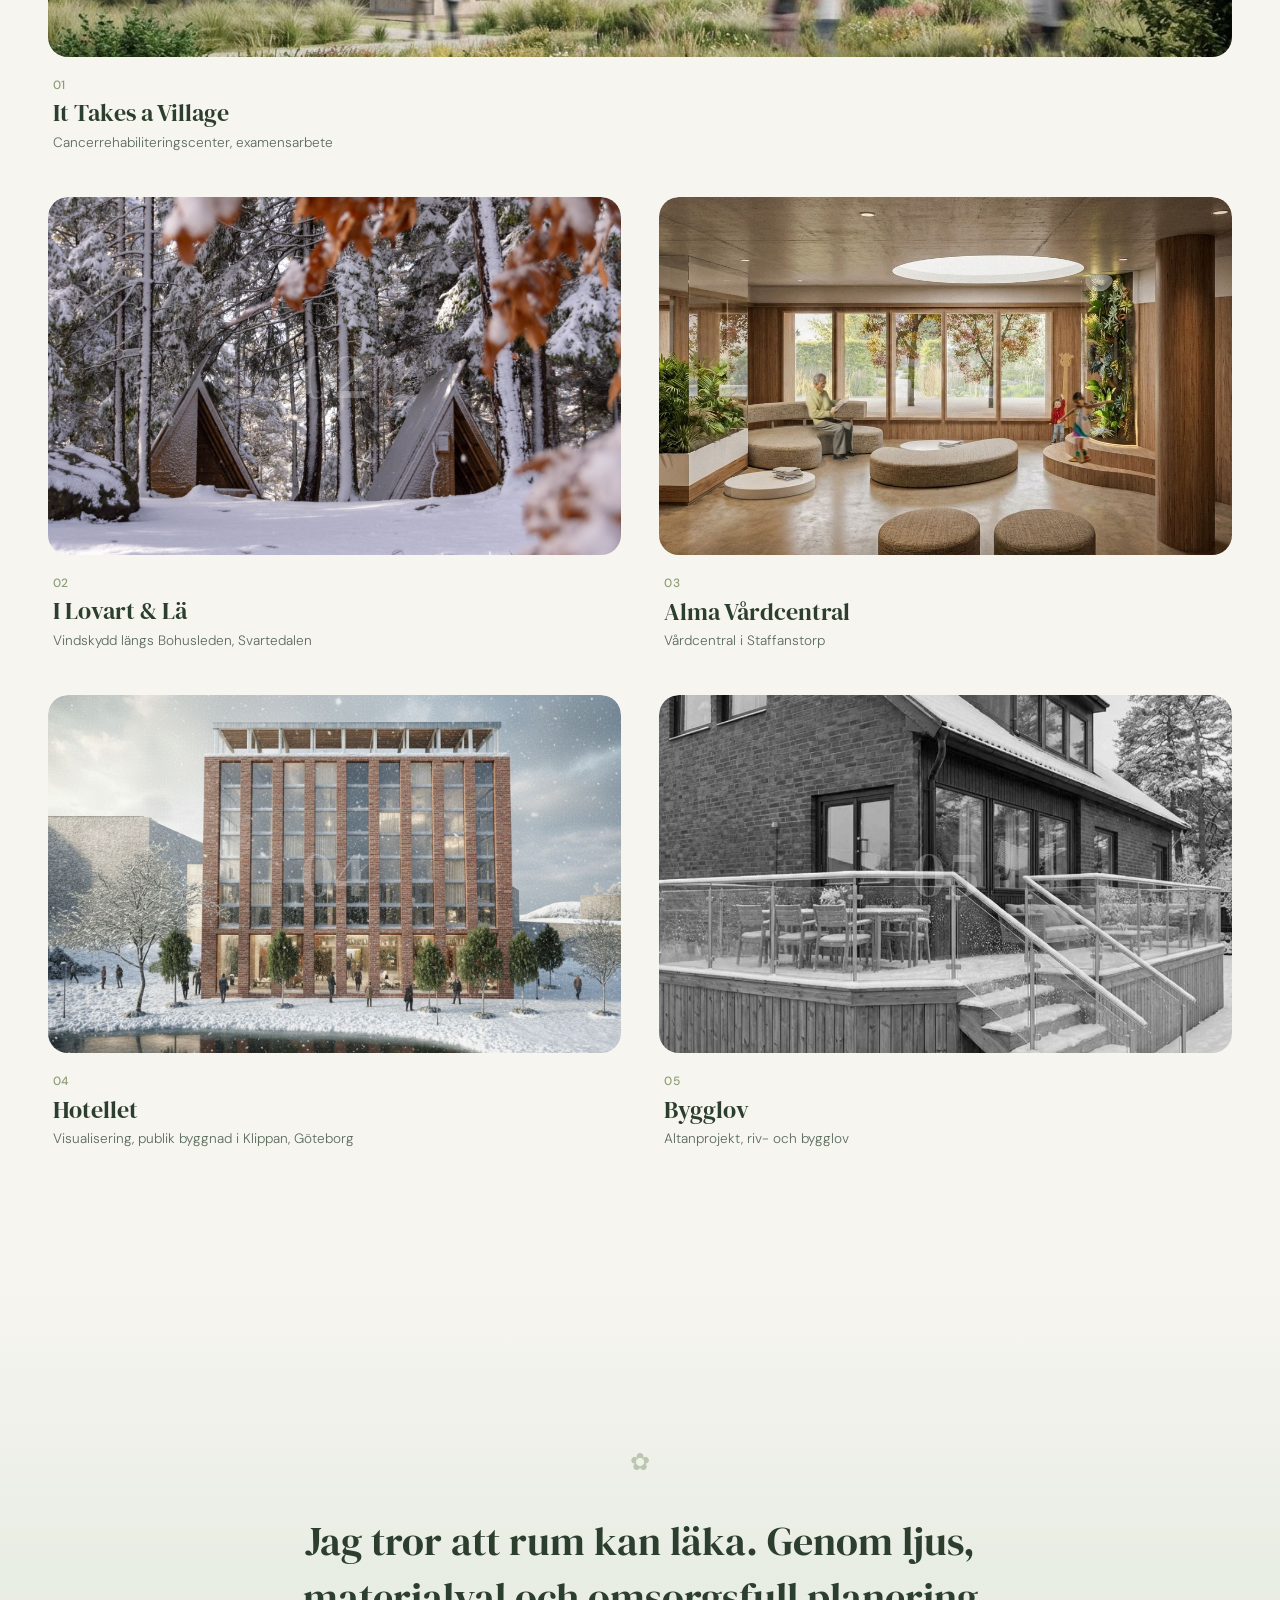
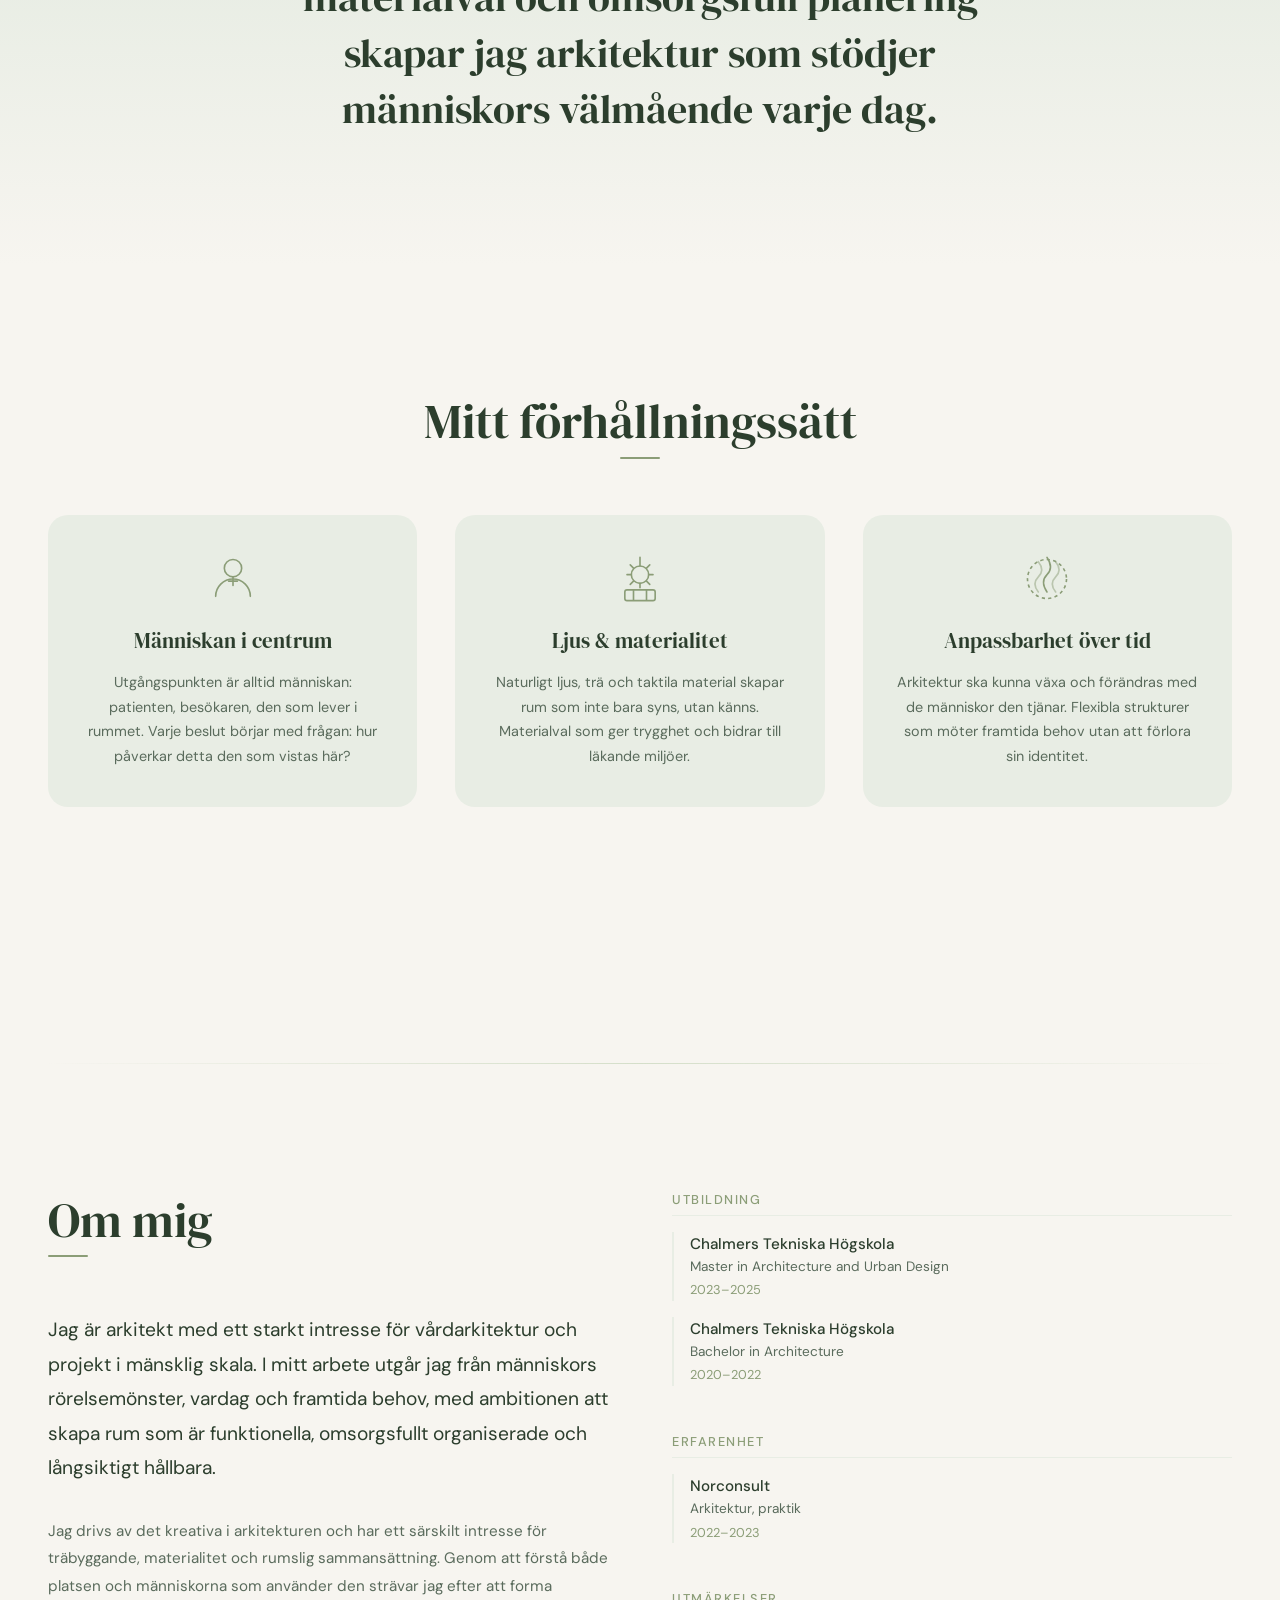
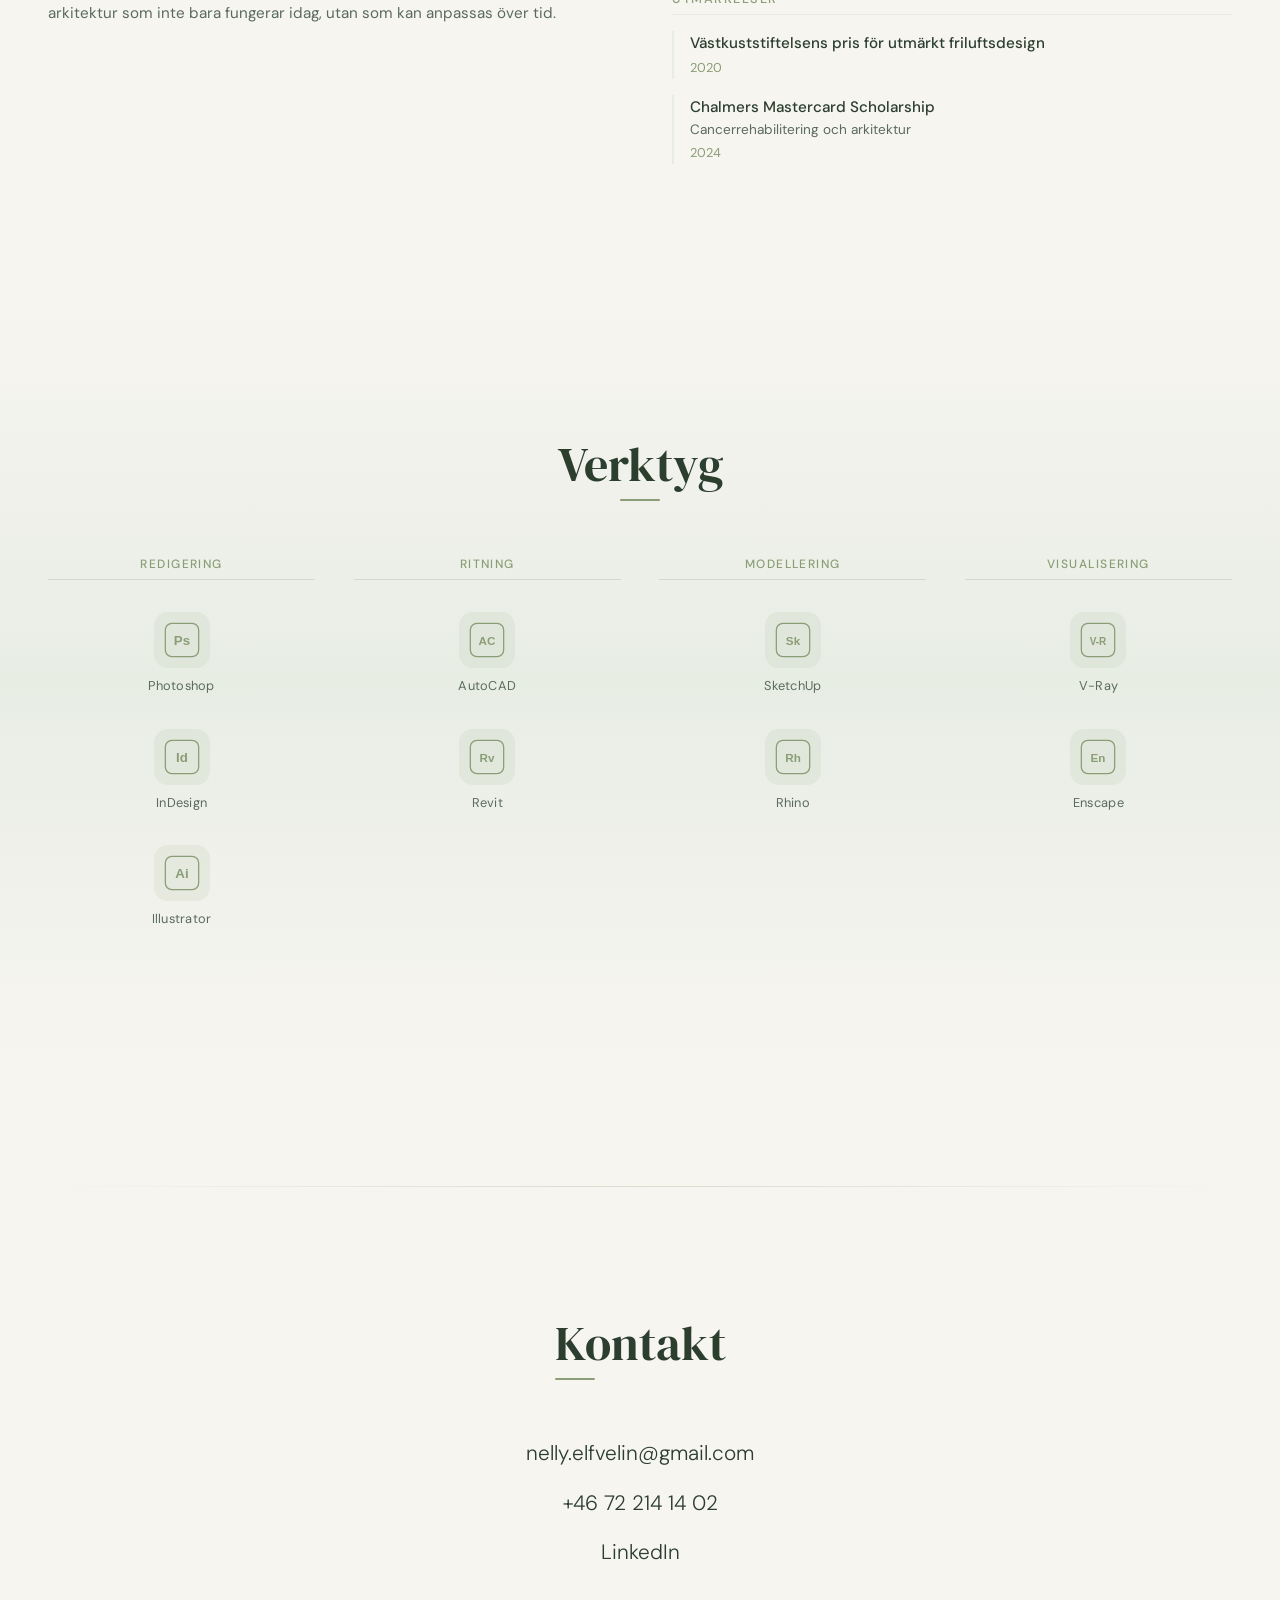
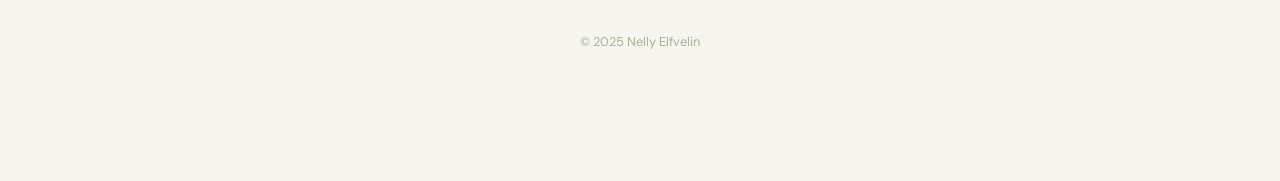
==== commit 15a300dc: "Redesign hero section with editorial layout - Large background name text with portrait overlapping i" ====
--- a/index.html
+++ b/index.html
@@ -44,23 +44,34 @@
 
   <!-- Hero -->
   <header class="hero" id="hero">
-    <!-- Decorative leaf SVGs -->
-    <svg class="hero__leaf hero__leaf--left parallax" data-speed="0.05" viewBox="0 0 200 200" fill="none">
-      <path d="M100 10C100 10 30 60 20 120C10 180 60 190 100 190C140 190 190 180 180 120C170 60 100 10 100 10Z" fill="currentColor"/>
-      <path d="M100 10C100 10 100 100 100 190" stroke="currentColor" stroke-width="1" opacity="0.3"/>
-      <path d="M100 60C80 80 50 110 40 140" stroke="currentColor" stroke-width="0.5" opacity="0.2"/>
-      <path d="M100 60C120 80 150 110 160 140" stroke="currentColor" stroke-width="0.5" opacity="0.2"/>
-    </svg>
-
-    <div class="hero__inner">
-      <div class="hero__content">
-        <h1 class="hero__name anim-fade-up">Nelly Elfvelin</h1>
-        <p class="hero__subtitle anim-fade-up anim-delay-1" data-i18n="hero.subtitle">Arkitektur</p>
-        <div class="hero__line anim-fade-up anim-delay-2"></div>
-        <p class="hero__tagline anim-fade-up anim-delay-3" data-i18n="hero.tagline">Arkitektur för vård, välmående och mänsklig skala</p>
-      </div>
-      <div class="hero__portrait anim-fade-up anim-delay-2">
+
+    <div class="hero__open-badge anim-fade-up">
+      <span class="hero__open-dot"></span>
+      <span data-i18n="hero.open">Open to work</span>
+    </div>
+
+    <div class="hero__bg-name" aria-hidden="true">
+      <span>Nelly</span>
+      <span>Elfvelin</span>
+    </div>
+
+    <div class="hero__body">
+      <div class="hero__left anim-fade-up anim-delay-3">
+        <p class="hero__tagline" data-i18n="hero.tagline">Arkitektur för vård, välmående och mänsklig skala</p>
+        <a href="#projects" class="hero__cta" data-i18n="hero.cta">// Se projekt &rarr;</a>
+      </div>
+
+      <div class="hero__portrait-wrap anim-fade-up anim-delay-1">
         <img src="images/nelly-portrait.jpg" alt="Nelly Elfvelin">
+      </div>
+
+      <div class="hero__right anim-fade-up anim-delay-2">
+        <ul class="hero__specialties">
+          <li data-i18n="hero.spec1">Platsanalys</li>
+          <li class="hero__specialty--active" data-i18n="hero.spec2">Vårdarkitektur</li>
+          <li data-i18n="hero.spec3">Träbyggande</li>
+          <li data-i18n="hero.spec4">Hållbar design</li>
+        </ul>
       </div>
     </div>
 
--- a/css/style.css
+++ b/css/style.css
@@ -403,94 +403,155 @@
   min-height: 100dvh;
   display: flex;
   flex-direction: column;
-  align-items: center;
+  align-items: stretch;
   justify-content: center;
-  padding: var(--spacing-md);
-  position: relative;
+  padding: 0 clamp(1.5rem, 4vw, 3rem);
+  position: relative;
+  overflow: hidden;
   z-index: 1;
 }
 
-.hero__inner {
-  display: flex;
-  align-items: center;
-  gap: clamp(3rem, 6vw, 7rem);
-  width: 100%;
-  max-width: 1100px;
-}
-
-.hero__content {
-  display: flex;
-  flex-direction: column;
+/* Open to work badge */
+.hero__open-badge {
+  position: absolute;
+  top: 5.5rem;
+  right: clamp(1.5rem, 4vw, 3rem);
+  display: flex;
+  align-items: center;
+  gap: 0.45rem;
+  font-size: 0.75rem;
+  font-weight: 500;
+  letter-spacing: 0.1em;
+  text-transform: uppercase;
+  z-index: 10;
+}
+
+.hero__open-dot {
+  width: 7px;
+  height: 7px;
+  border-radius: 50%;
+  background: #6db86d;
+  box-shadow: 0 0 0 0 rgba(109, 184, 109, 0.5);
+  animation: pulseGreen 2.2s ease-in-out infinite;
+}
+
+@keyframes pulseGreen {
+  0%, 100% { box-shadow: 0 0 0 0 rgba(109, 184, 109, 0.5); }
+  50% { box-shadow: 0 0 0 6px rgba(109, 184, 109, 0); }
+}
+
+/* Background name */
+.hero__bg-name {
+  position: absolute;
+  inset: 0;
+  display: flex;
+  flex-direction: column;
+  align-items: center;
+  justify-content: center;
+  font-family: var(--font-display);
+  font-size: clamp(7rem, 15vw, 17rem);
+  line-height: 0.9;
+  letter-spacing: -0.02em;
+  color: var(--color-text);
+  opacity: 0.055;
+  pointer-events: none;
+  user-select: none;
+  z-index: 1;
+  white-space: nowrap;
+}
+
+/* Hero body — three columns */
+.hero__body {
+  display: flex;
+  align-items: center;
+  justify-content: space-between;
+  gap: clamp(1.5rem, 3vw, 3rem);
+  width: 100%;
+  max-width: 1200px;
+  margin: 0 auto;
+  padding: 7rem 0 4rem;
+  position: relative;
+  z-index: 2;
+}
+
+.hero__left {
+  flex: 1;
+  display: flex;
+  flex-direction: column;
+  gap: var(--spacing-md);
   align-items: flex-start;
-  position: relative;
-  flex: 1;
-}
-
-.hero__portrait {
-  flex-shrink: 0;
-  width: clamp(200px, 28vw, 360px);
-}
-
-.hero__portrait img {
-  width: 100%;
-  height: auto;
-  display: block;
-  border-radius: var(--radius);
-  object-fit: cover;
-}
-
-.hero__name {
-  font-size: clamp(2.5rem, 6vw, 5.5rem);
-  letter-spacing: -0.02em;
-  line-height: 1.0;
-  position: relative;
-}
-
-.hero__subtitle {
-  font-size: clamp(1rem, 2.5vw, 1.3rem);
-  font-weight: 300;
-  letter-spacing: 0.3em;
-  text-transform: uppercase;
-  color: var(--color-sage);
-  margin-top: var(--spacing-sm);
-}
-
-.hero__line {
-  width: 50px;
-  height: 2px;
-  background: linear-gradient(90deg, var(--color-sage-light), var(--color-sage), var(--color-sage-light));
-  margin: var(--spacing-md) 0;
-  border-radius: 1px;
 }
 
 .hero__tagline {
-  font-size: clamp(0.95rem, 1.5vw, 1.1rem);
+  font-size: clamp(0.9rem, 1.4vw, 1.05rem);
   font-weight: 300;
   color: var(--color-text-light);
-  max-width: 400px;
-  line-height: 1.7;
-}
-
-/* Hero decorative leaf */
-.hero__leaf {
-  position: absolute;
-  width: 120px;
-  height: 120px;
-  opacity: 0.04;
-  z-index: -1;
-  color: var(--color-sage);
-}
-
-.hero__leaf--left {
-  left: 10%;
-  top: 30%;
-  transform: rotate(-20deg);
-}
-
-.hero__leaf--right {
-  right: 10%;
-  bottom: 30%;
-  transform: rotate(160deg);
+  max-width: 260px;
+  line-height: 1.75;
+}
+
+.hero__cta {
+  font-size: 0.82rem;
+  font-weight: 500;
+  letter-spacing: 0.06em;
+  color: var(--color-sage);
+  text-decoration: none;
+  transition: letter-spacing 0.25s ease;
+}
+
+.hero__cta:hover {
+  letter-spacing: 0.12em;
+}
+
+/* Portrait */
+.hero__portrait-wrap {
+  flex-shrink: 0;
+  width: clamp(190px, 24vw, 320px);
+  height: clamp(360px, 62vh, 560px);
+  overflow: hidden;
+  border-radius: var(--radius);
+  position: relative;
+  z-index: 3;
+}
+
+.hero__portrait-wrap img {
+  width: 100%;
+  height: 100%;
+  object-fit: cover;
+  object-position: center top;
+  display: block;
+}
+
+/* Right specialty list */
+.hero__right {
+  flex: 1;
+  display: flex;
+  justify-content: flex-end;
+}
+
+.hero__specialties {
+  list-style: none;
+  padding: 0;
+  margin: 0;
+  display: flex;
+  flex-direction: column;
+  gap: 0.6rem;
+  text-align: right;
+}
+
+.hero__specialties li {
+  font-size: clamp(0.8rem, 1.2vw, 0.95rem);
+  font-weight: 300;
+  color: var(--color-text);
+  opacity: 0.28;
+  letter-spacing: 0.03em;
+}
+
+.hero__specialties li.hero__specialty--active {
+  font-size: clamp(0.95rem, 1.5vw, 1.15rem);
+  font-weight: 500;
+  color: var(--color-text);
+  opacity: 1;
 }
 
 .hero__scroll-indicator {
@@ -1324,23 +1385,48 @@
     text-align: left;
   }
 
-  .hero__leaf {
-    display: none;
-  }
-
-  .hero__inner {
-    flex-direction: column-reverse;
+  .hero__open-badge {
+    top: 4.5rem;
+  }
+
+  .hero__bg-name {
+    font-size: clamp(5rem, 14vw, 10rem);
+  }
+
+  .hero__body {
+    flex-direction: column;
     align-items: center;
     text-align: center;
+    padding: 6rem 0 3rem;
     gap: var(--spacing-lg);
   }
 
-  .hero__content {
+  .hero__left {
     align-items: center;
-  }
-
-  .hero__portrait {
-    width: clamp(160px, 50vw, 260px);
+    order: 2;
+  }
+
+  .hero__tagline {
+    max-width: 340px;
+  }
+
+  .hero__portrait-wrap {
+    order: 1;
+    width: clamp(160px, 48vw, 240px);
+    height: clamp(280px, 50vw, 380px);
+  }
+
+  .hero__right {
+    order: 3;
+    justify-content: center;
+  }
+
+  .hero__specialties {
+    text-align: center;
+    flex-direction: row;
+    flex-wrap: wrap;
+    justify-content: center;
+    gap: 0.4rem 1.2rem;
   }
 }
 
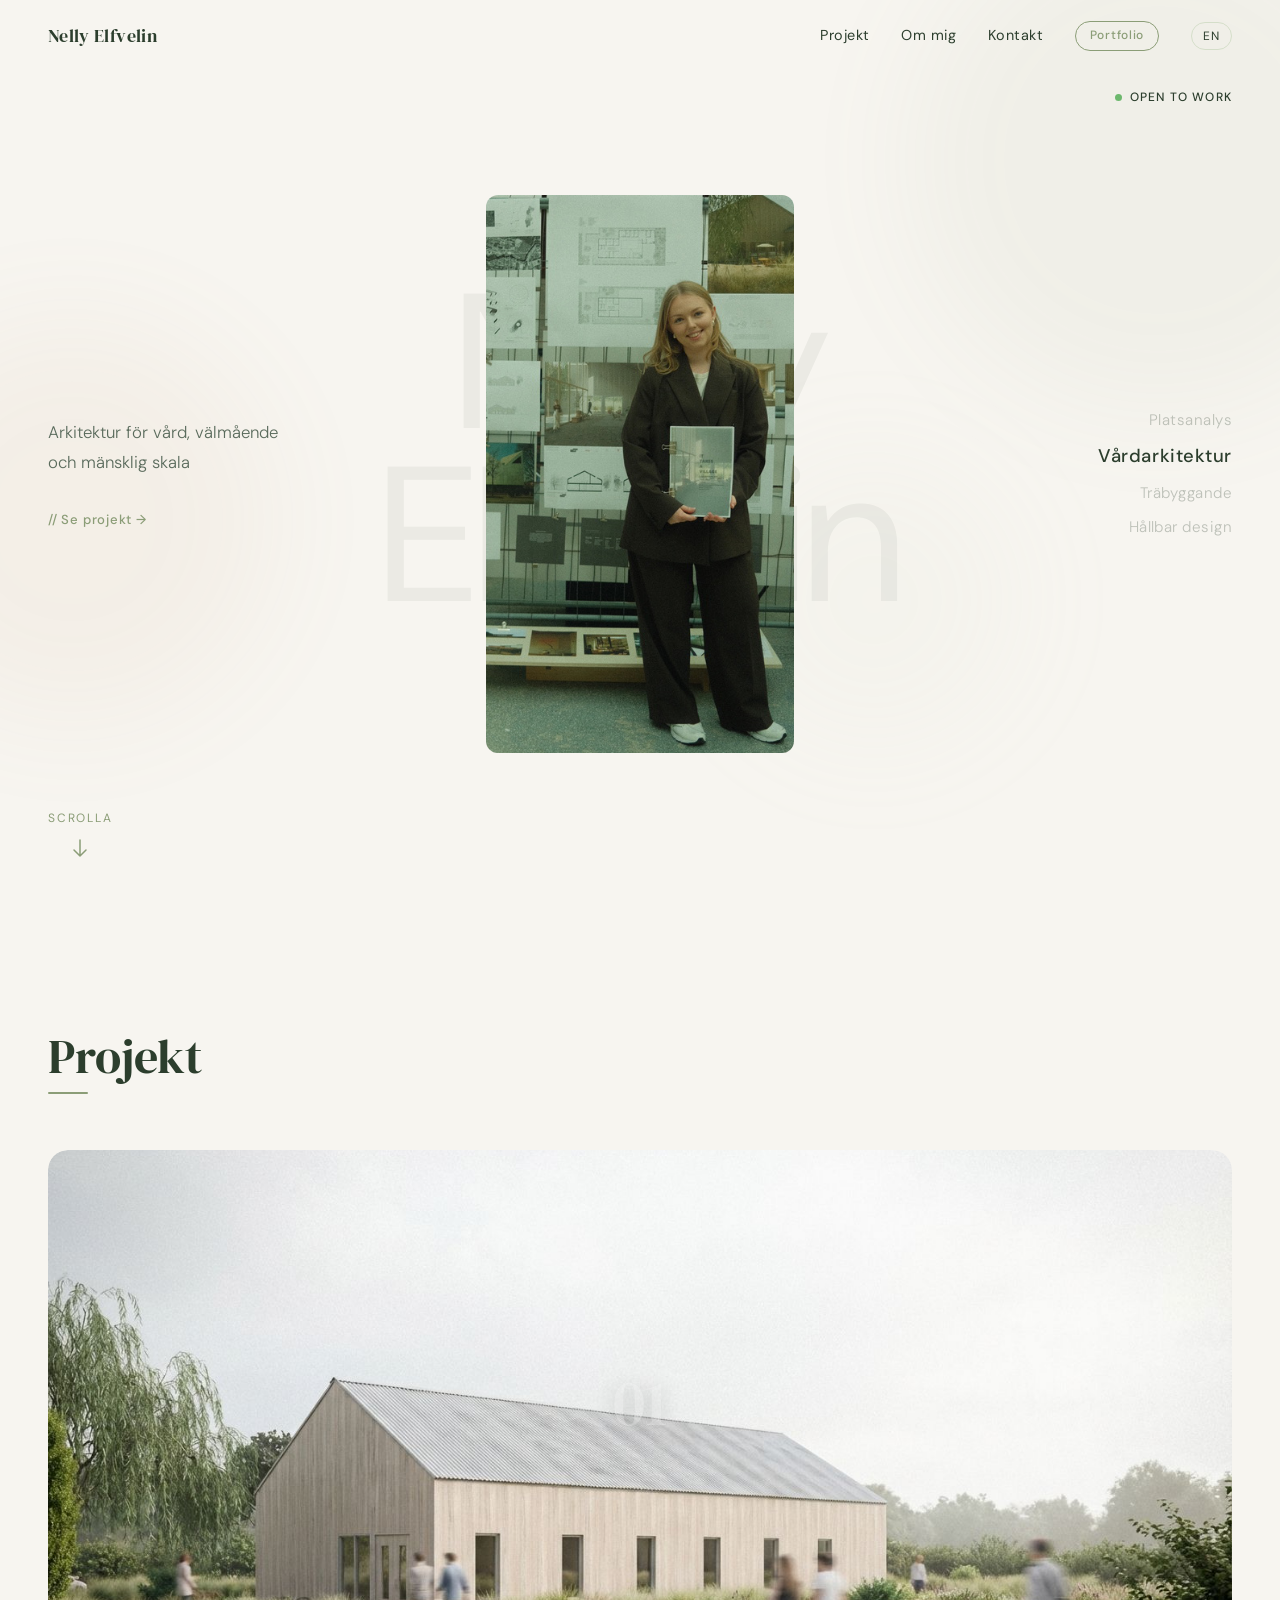
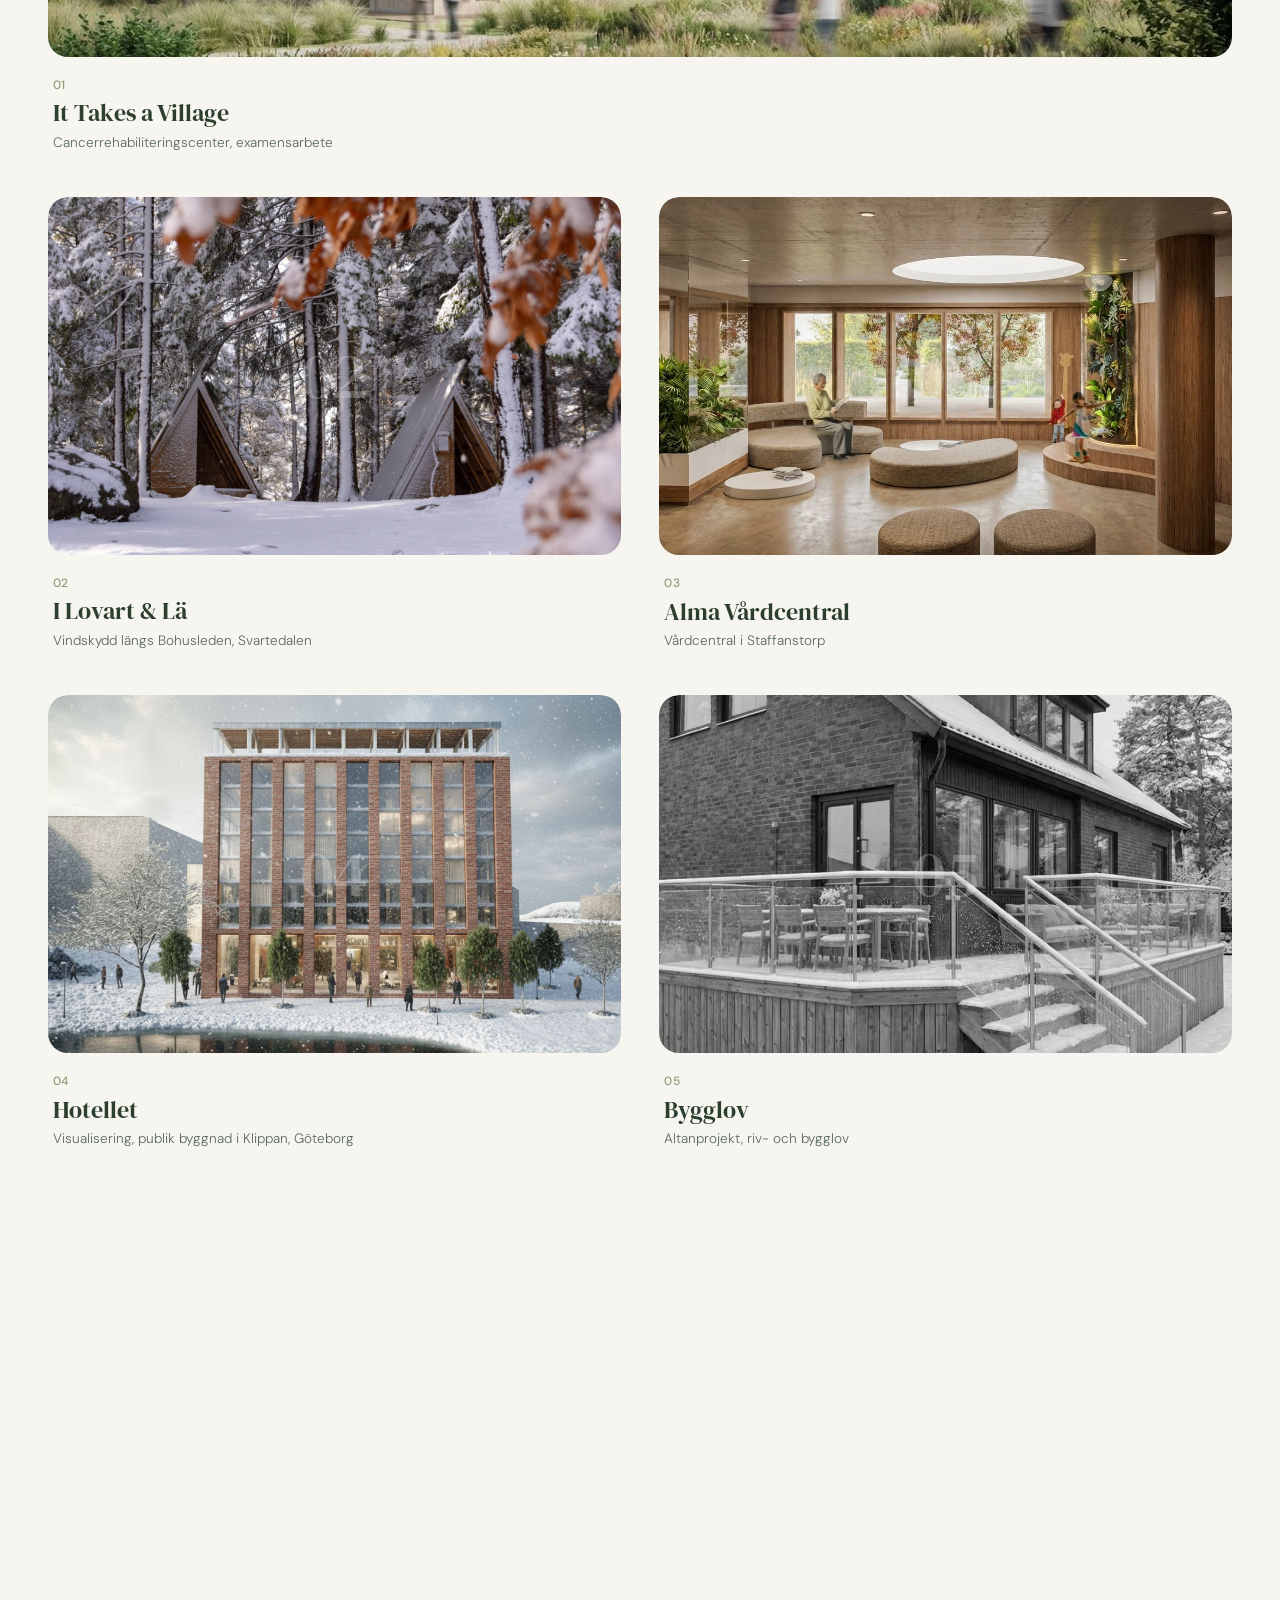
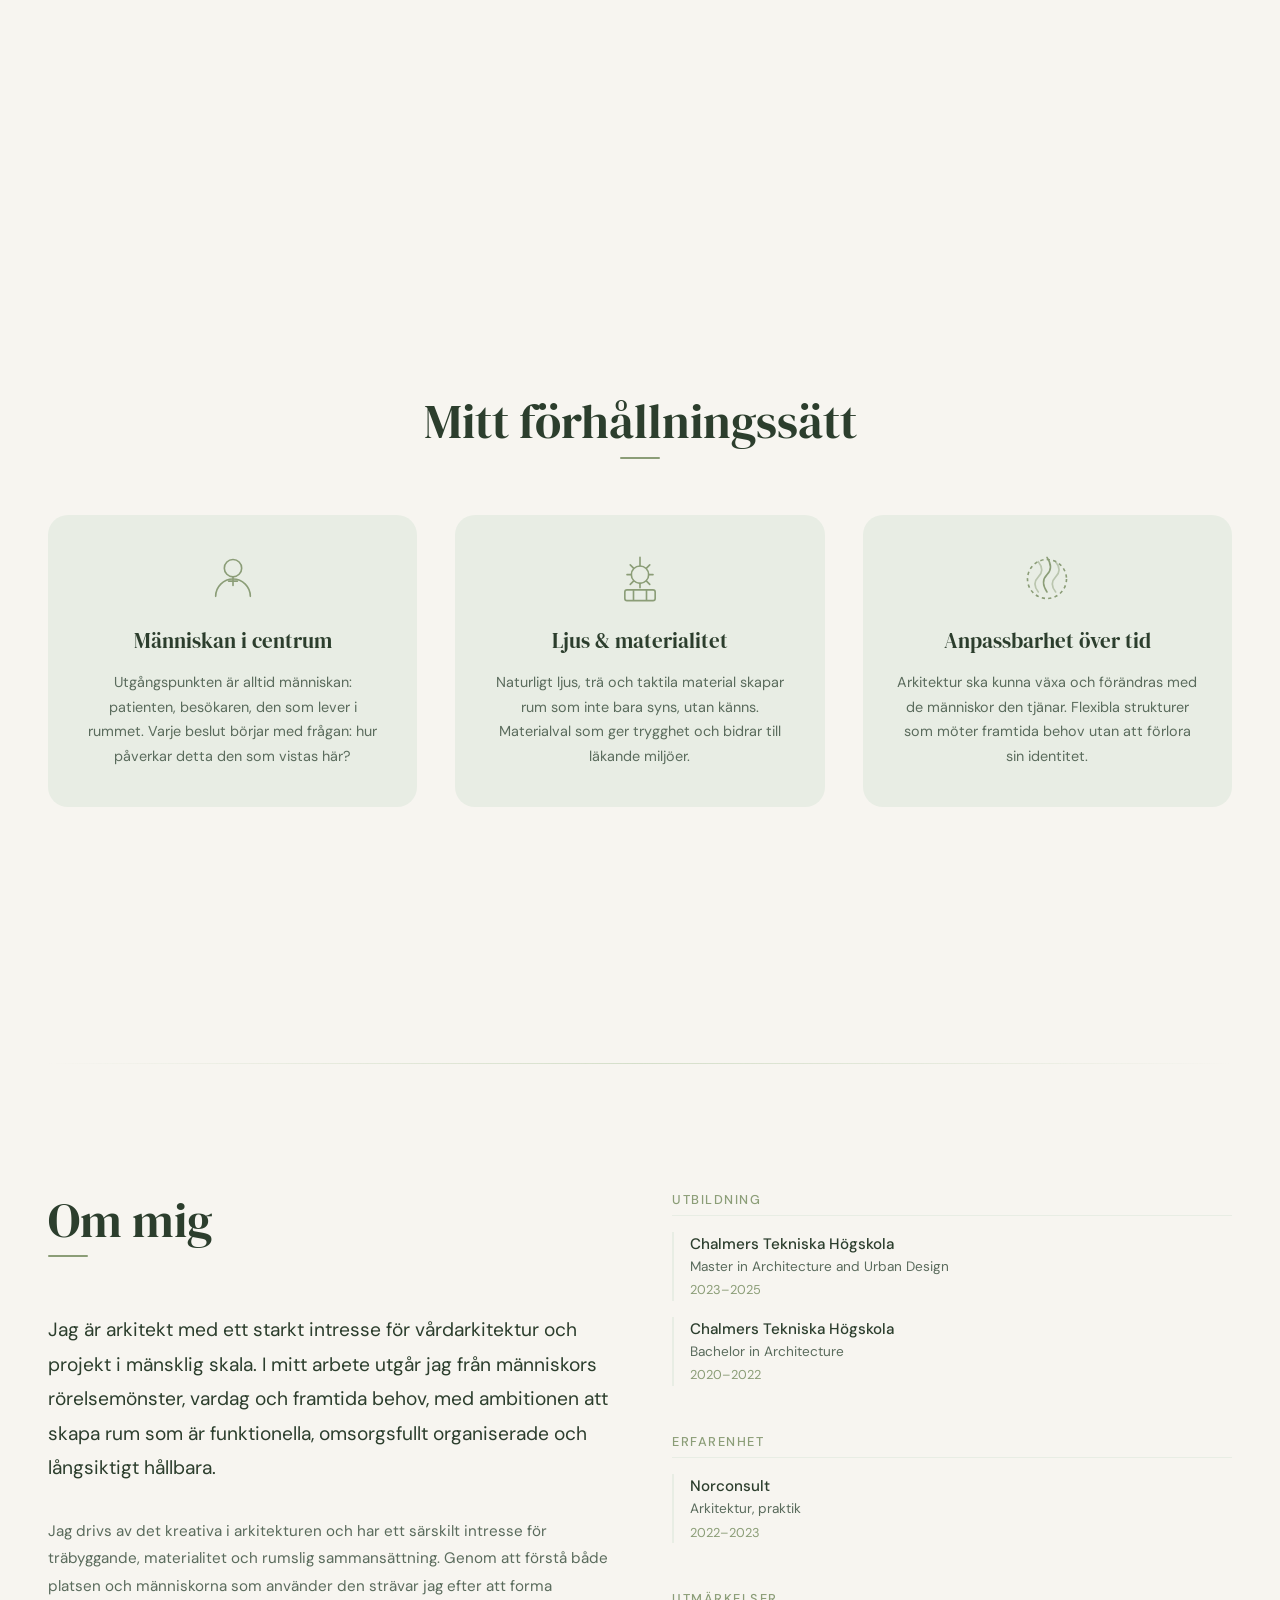
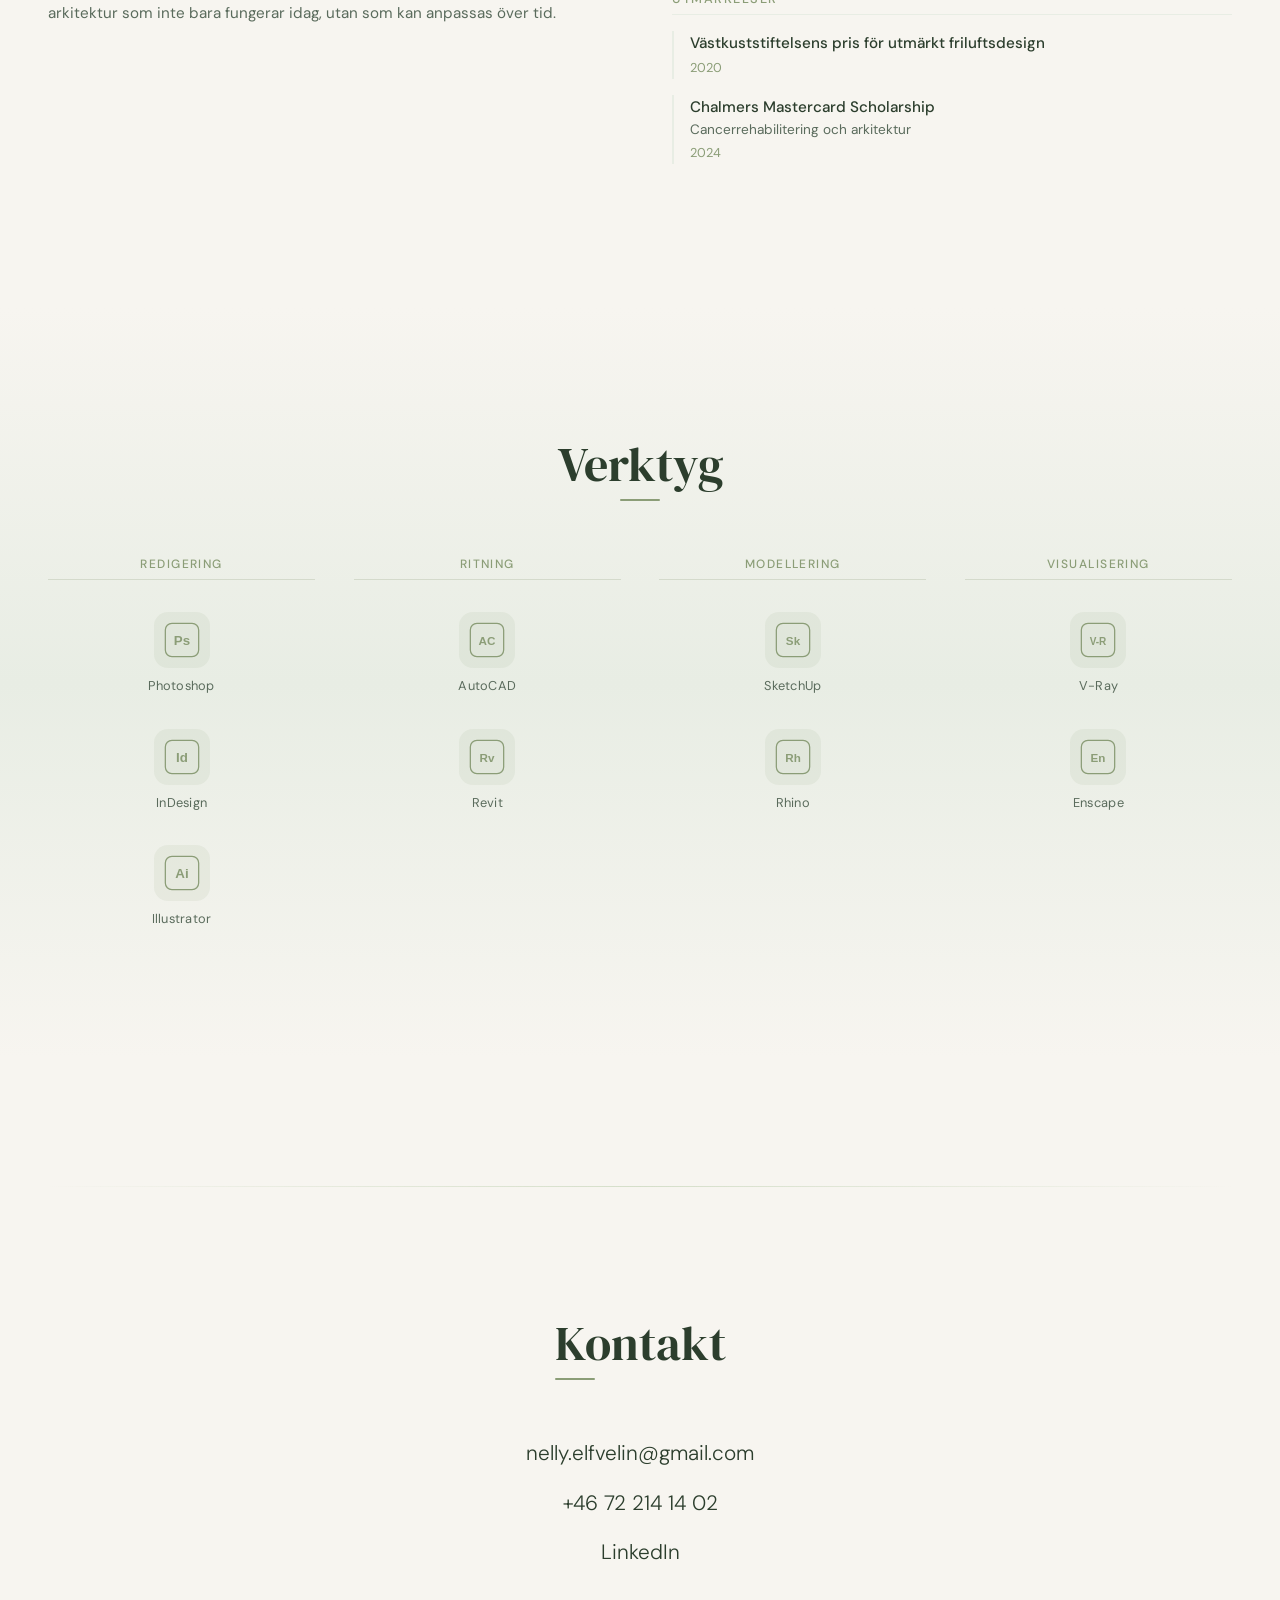
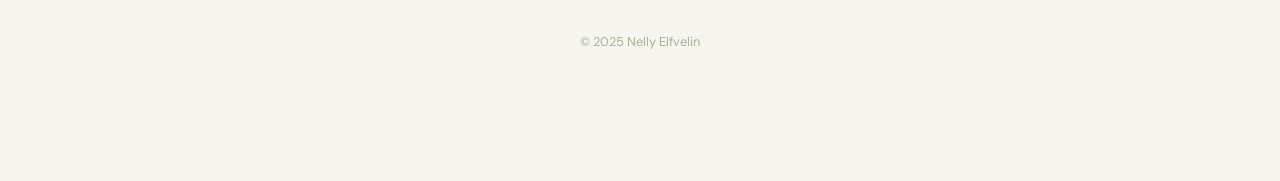
==== commit d42a7ad5: "Add Portfolio PDF viewer page and nav button - New portfolio.html with embedded PDF iframe + downloa" ====
--- a/index.html
+++ b/index.html
@@ -26,6 +26,7 @@
       <a href="#projects" data-i18n="nav.projects">Projekt</a>
       <a href="#about" data-i18n="nav.about">Om mig</a>
       <a href="#contact" data-i18n="nav.contact">Kontakt</a>
+      <a href="portfolio.html" class="nav__portfolio-btn" data-i18n="nav.portfolio">Portfolio</a>
       <button class="lang-toggle" id="langToggle" aria-label="Switch language">EN</button>
     </div>
     <button class="nav__hamburger" id="hamburger" aria-label="Menu">
@@ -39,6 +40,7 @@
     <a href="#projects" data-i18n="nav.projects">Projekt</a>
     <a href="#about" data-i18n="nav.about">Om mig</a>
     <a href="#contact" data-i18n="nav.contact">Kontakt</a>
+    <a href="portfolio.html" data-i18n="nav.portfolio">Portfolio</a>
     <button class="lang-toggle" id="langToggleMobile" aria-label="Switch language">EN</button>
   </div>
 
--- a/css/style.css
+++ b/css/style.css
@@ -333,6 +333,91 @@
   border-color: var(--color-sage);
 }
 
+/* Portfolio nav button */
+.nav__portfolio-btn {
+  padding: 0.3rem 0.85rem;
+  border: 1.5px solid var(--color-sage);
+  border-radius: 20px;
+  font-size: 0.75rem;
+  font-weight: 500;
+  letter-spacing: 0.06em;
+  color: var(--color-sage);
+  transition: all var(--transition);
+  white-space: nowrap;
+}
+
+.nav__portfolio-btn:hover,
+.nav__portfolio-btn--active {
+  background: var(--color-sage);
+  color: var(--color-cream) !important;
+  border-color: var(--color-sage);
+}
+
+/* PDF viewer page */
+.pdf-viewer-page {
+  min-height: 100vh;
+  padding: calc(var(--nav-height) + var(--spacing-lg)) clamp(1.5rem, 4vw, 3rem) var(--spacing-xl);
+  max-width: 1200px;
+  margin: 0 auto;
+}
+
+.pdf-viewer-header {
+  display: flex;
+  align-items: flex-end;
+  justify-content: space-between;
+  gap: var(--spacing-md);
+  margin-bottom: var(--spacing-lg);
+}
+
+.pdf-viewer-header__title {
+  font-family: var(--font-display);
+  font-size: clamp(2rem, 5vw, 3.5rem);
+  line-height: 1;
+  margin-bottom: 0.4rem;
+}
+
+.pdf-viewer-header__sub {
+  font-size: 0.9rem;
+  font-weight: 300;
+  color: var(--color-text-light);
+  letter-spacing: 0.05em;
+}
+
+.pdf-download-btn {
+  display: inline-flex;
+  align-items: center;
+  gap: 0.5rem;
+  padding: 0.55rem 1.1rem;
+  border: 1.5px solid var(--color-sage);
+  border-radius: 20px;
+  font-size: 0.8rem;
+  font-weight: 500;
+  letter-spacing: 0.05em;
+  color: var(--color-sage);
+  text-decoration: none;
+  transition: all var(--transition);
+  flex-shrink: 0;
+}
+
+.pdf-download-btn:hover {
+  background: var(--color-sage);
+  color: var(--color-cream);
+}
+
+.pdf-embed-wrap {
+  width: 100%;
+  border-radius: var(--radius);
+  overflow: hidden;
+  box-shadow: 0 4px 40px rgba(0,0,0,0.08);
+}
+
+.pdf-embed {
+  width: 100%;
+  height: 85vh;
+  border: none;
+  display: block;
+}
+
 /* Hamburger */
 .nav__hamburger {
   display: none;
